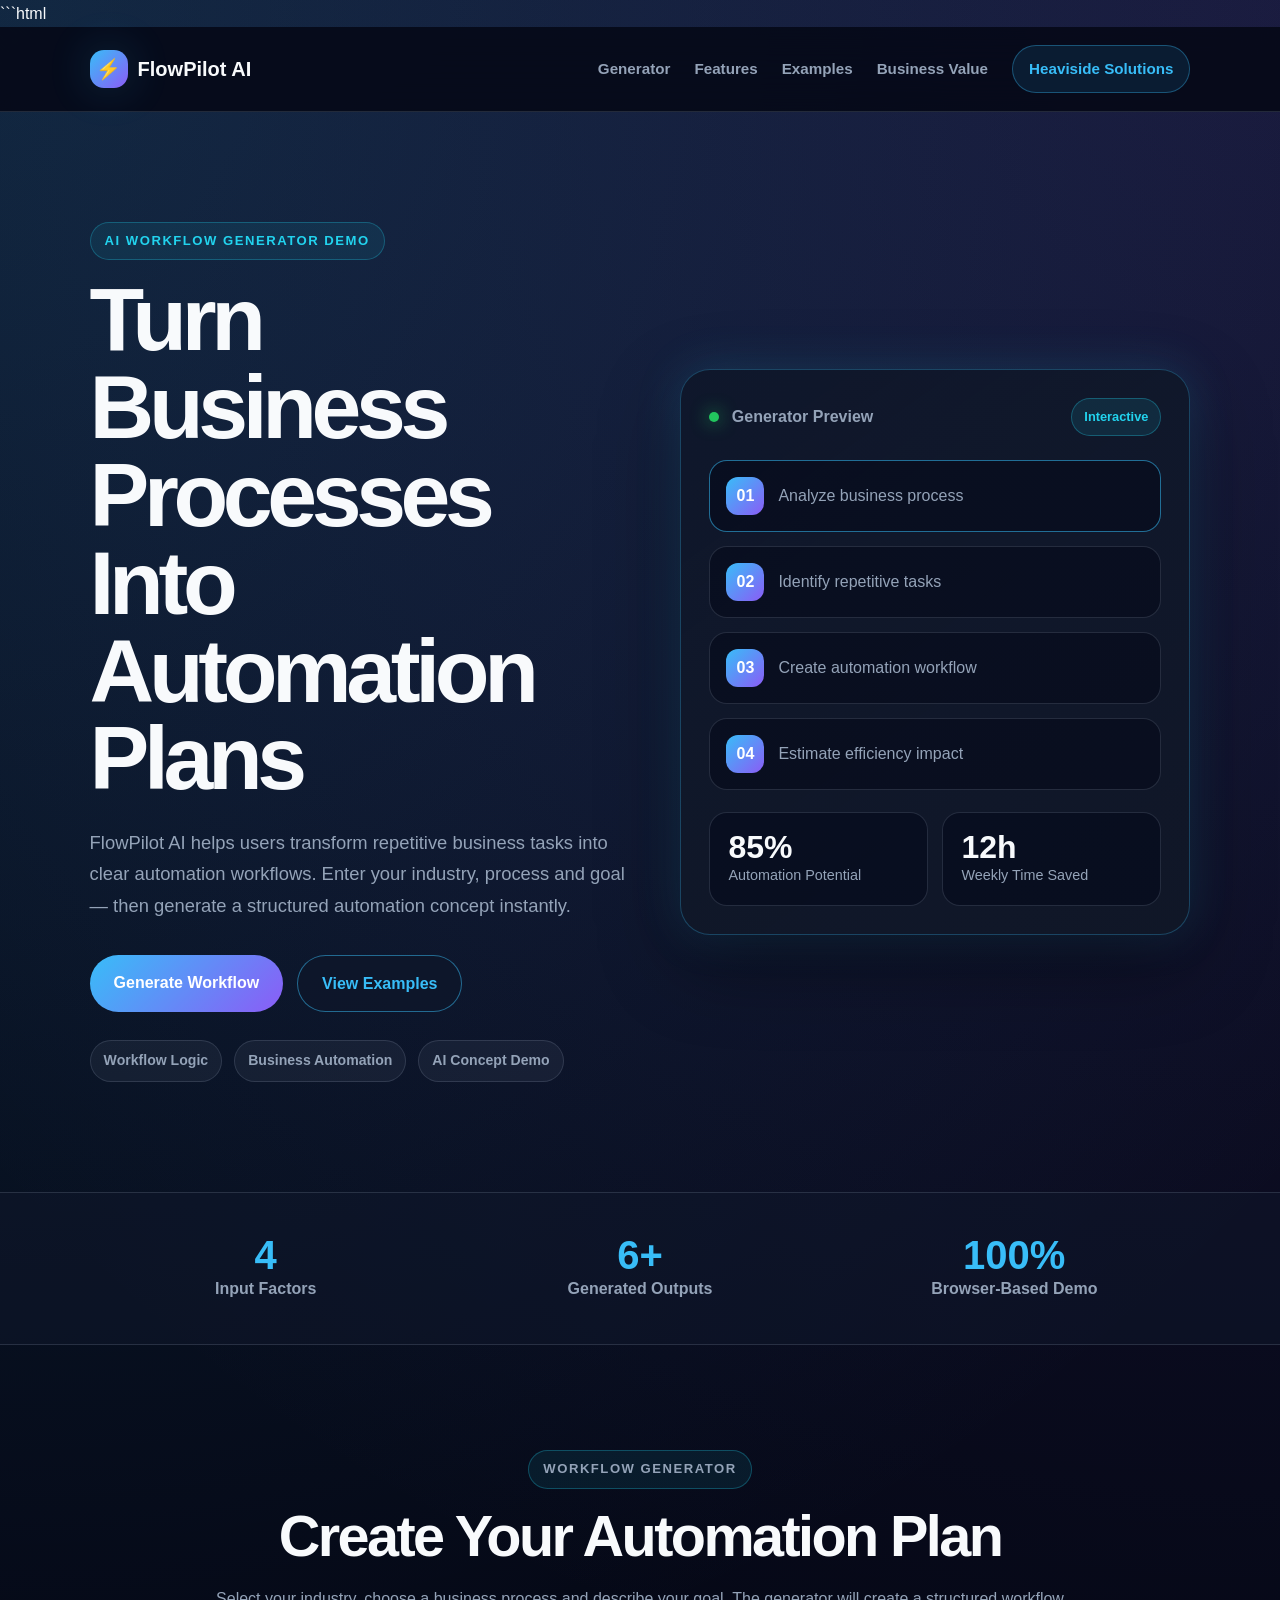
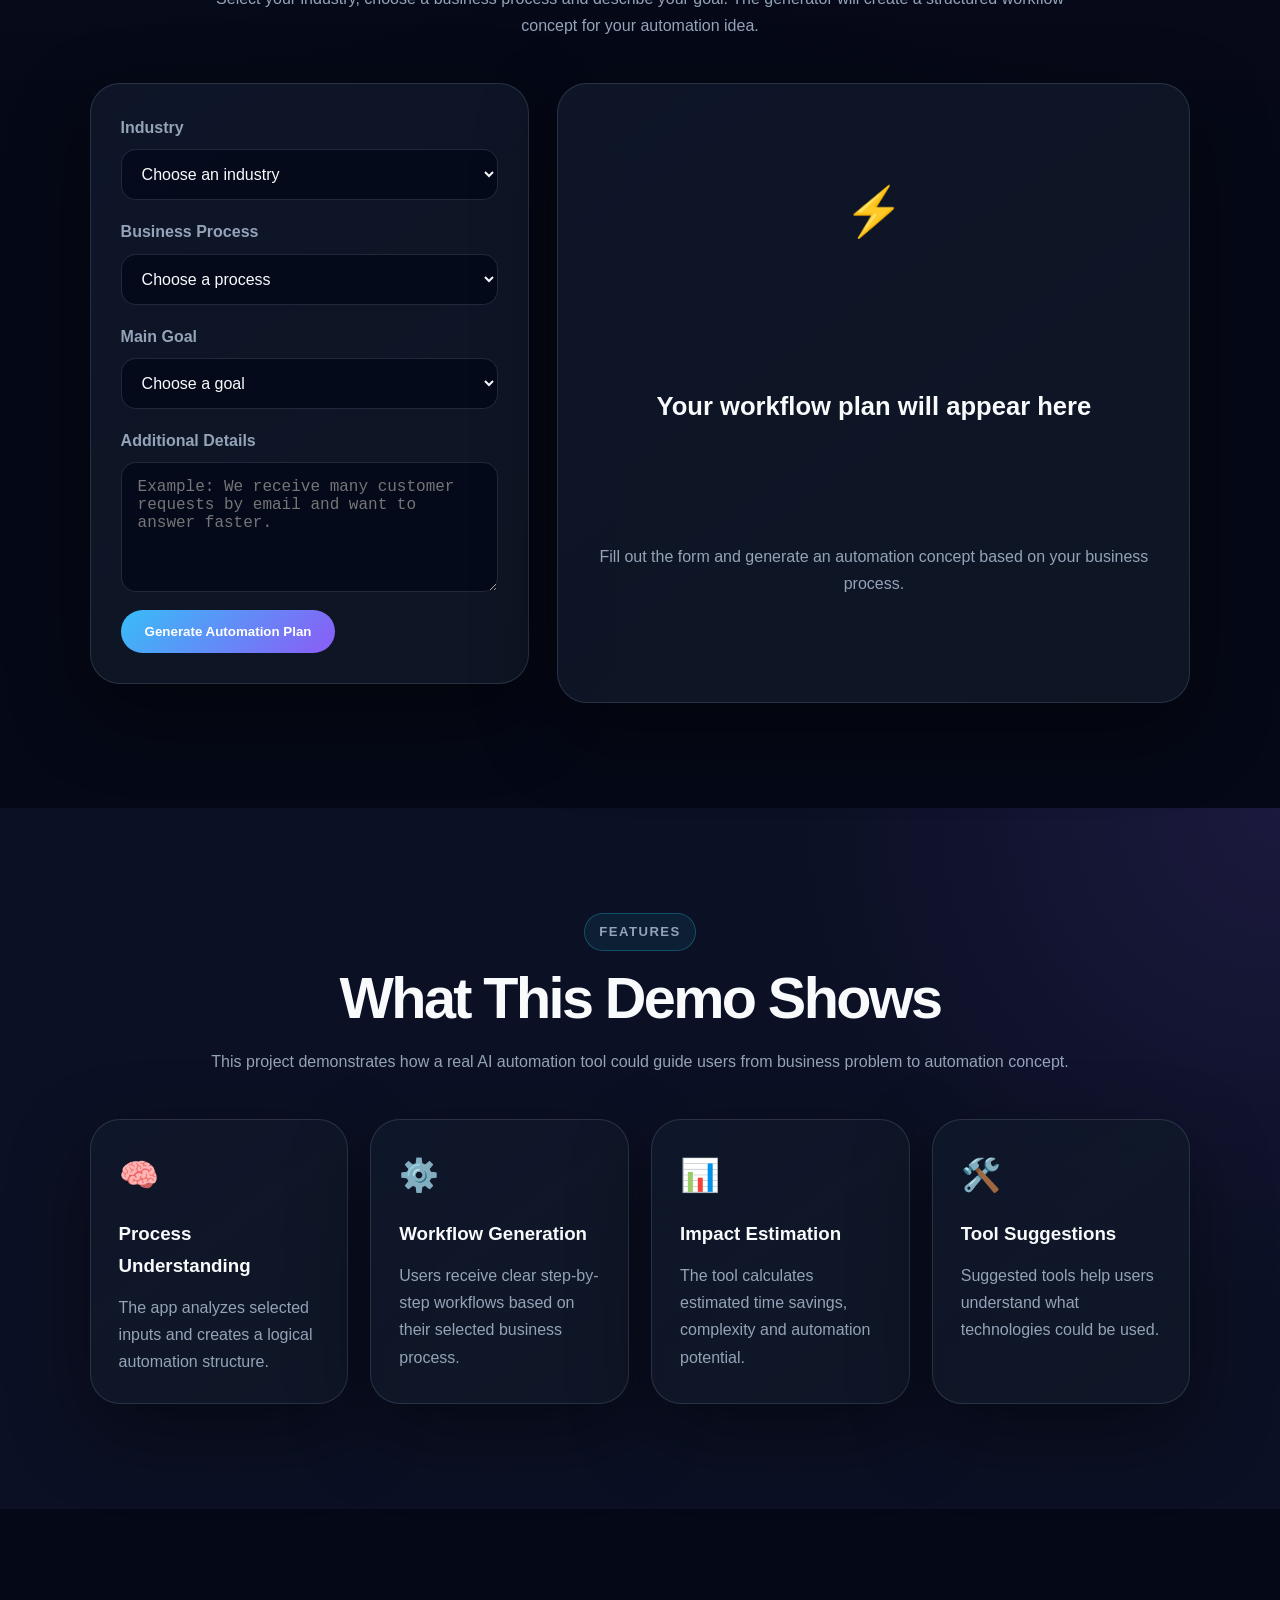
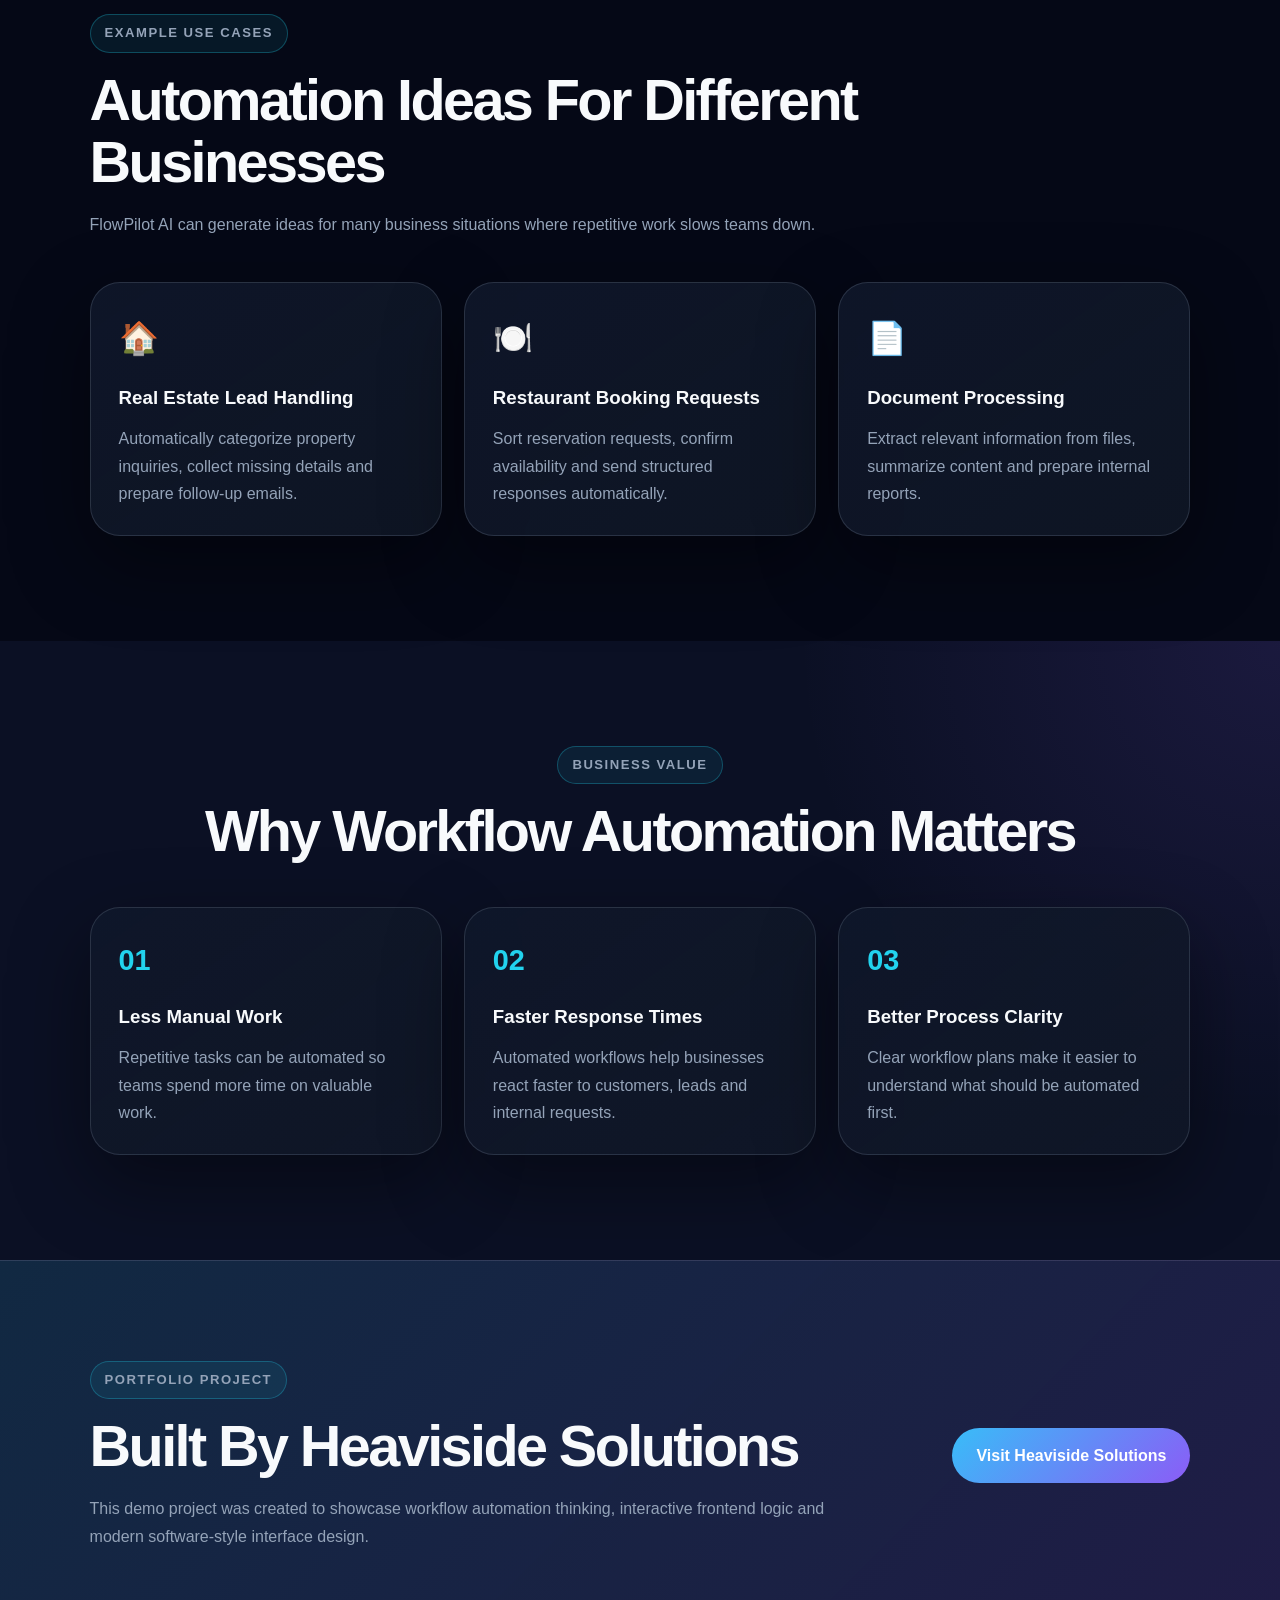
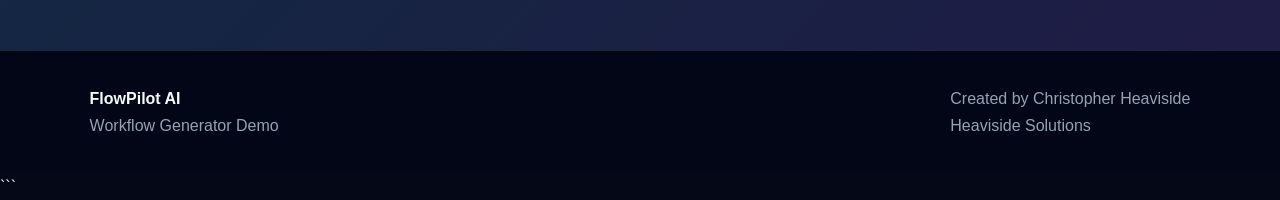
==== index.html @ 4fb0bee7 "Update index.html" ====
```html
<!DOCTYPE html>
<html lang="en">
<head>
  <meta charset="UTF-8" />
  <meta name="viewport" content="width=device-width, initial-scale=1.0" />

  <title>FlowPilot AI | Workflow Generator Demo</title>

  <meta
    name="description"
    content="FlowPilot AI is an interactive workflow generator demo that creates automation ideas, workflow steps and business efficiency suggestions."
  />

  <link rel="stylesheet" href="style.css" />
</head>

<body>

  <header class="app-header">
    <a href="index.html" class="brand">
      <span class="brand-icon">⚡</span>
      FlowPilot AI
    </a>

    <button class="menu-toggle" aria-label="Open navigation">
      ☰
    </button>

    <nav class="nav-links">
      <a href="#generator">Generator</a>
      <a href="#features">Features</a>
      <a href="#examples">Examples</a>
      <a href="#value">Business Value</a>
      <a href="#contact" class="nav-cta">Heaviside Solutions</a>
    </nav>
  </header>

  <main>

    <section class="hero">
      <div class="hero-content">
        <p class="eyebrow">AI Workflow Generator Demo</p>

        <h1>Turn Business Processes Into Automation Plans</h1>

        <p class="hero-text">
          FlowPilot AI helps users transform repetitive business tasks into clear
          automation workflows. Enter your industry, process and goal — then generate
          a structured automation concept instantly.
        </p>

        <div class="hero-actions">
          <a href="#generator" class="btn primary">Generate Workflow</a>
          <a href="#examples" class="btn secondary">View Examples</a>
        </div>

        <div class="trust-row">
          <span>Workflow Logic</span>
          <span>Business Automation</span>
          <span>AI Concept Demo</span>
        </div>
      </div>

      <div class="hero-panel">
        <div class="panel-header">
          <div>
            <span class="status-dot"></span>
            Generator Preview
          </div>
          <span class="panel-badge">Interactive</span>
        </div>

        <div class="preview-flow">
          <div class="preview-step active">
            <span>01</span>
            <p>Analyze business process</p>
          </div>

          <div class="preview-step">
            <span>02</span>
            <p>Identify repetitive tasks</p>
          </div>

          <div class="preview-step">
            <span>03</span>
            <p>Create automation workflow</p>
          </div>

          <div class="preview-step">
            <span>04</span>
            <p>Estimate efficiency impact</p>
          </div>
        </div>

        <div class="preview-metrics">
          <div>
            <strong>85%</strong>
            <span>Automation Potential</span>
          </div>

          <div>
            <strong>12h</strong>
            <span>Weekly Time Saved</span>
          </div>
        </div>
      </div>
    </section>

    <section class="stats-section">
      <div>
        <strong>4</strong>
        <span>Input Factors</span>
      </div>

      <div>
        <strong>6+</strong>
        <span>Generated Outputs</span>
      </div>

      <div>
        <strong>100%</strong>
        <span>Browser-Based Demo</span>
      </div>
    </section>

    <section class="section" id="generator">
      <div class="section-heading center">
        <p class="eyebrow">Workflow Generator</p>
        <h2>Create Your Automation Plan</h2>
        <p>
          Select your industry, choose a business process and describe your goal.
          The generator will create a structured workflow concept for your automation idea.
        </p>
      </div>

      <div class="generator-layout">
        <form class="generator-form" id="workflowForm">
          <div class="form-group">
            <label for="industry">Industry</label>
            <select id="industry" required>
              <option value="">Choose an industry</option>
              <option value="restaurant">Restaurant & Hospitality</option>
              <option value="realestate">Real Estate</option>
              <option value="consulting">Consulting</option>
              <option value="ecommerce">E-Commerce</option>
              <option value="healthcare">Healthcare</option>
              <option value="construction">Construction</option>
              <option value="general">General Business</option>
            </select>
          </div>

          <div class="form-group">
            <label for="process">Business Process</label>
            <select id="process" required>
              <option value="">Choose a process</option>
              <option value="lead-management">Lead Management</option>
              <option value="customer-support">Customer Support</option>
              <option value="document-processing">Document Processing</option>
              <option value="appointment-booking">Appointment Booking</option>
              <option value="reporting">Reporting</option>
              <option value="email-workflows">Email Workflows</option>
            </select>
          </div>

          <div class="form-group">
            <label for="goal">Main Goal</label>
            <select id="goal" required>
              <option value="">Choose a goal</option>
              <option value="save-time">Save Time</option>
              <option value="reduce-errors">Reduce Errors</option>
              <option value="faster-response">Respond Faster</option>
              <option value="improve-overview">Improve Overview</option>
              <option value="scale-operations">Scale Operations</option>
            </select>
          </div>

          <div class="form-group">
            <label for="details">Additional Details</label>
            <textarea
              id="details"
              placeholder="Example: We receive many customer requests by email and want to answer faster."
            ></textarea>
          </div>

          <button type="submit" class="btn primary">
            Generate Automation Plan
          </button>
        </form>

        <div class="result-panel" id="resultPanel">
          <div class="empty-state" id="emptyState">
            <span>⚡</span>
            <h3>Your workflow plan will appear here</h3>
            <p>
              Fill out the form and generate an automation concept based on your business process.
            </p>
          </div>

          <div class="generated-result hidden" id="generatedResult">
            <div class="result-header">
              <div>
                <p class="eyebrow">Generated Plan</p>
                <h3 id="resultTitle">Automation Workflow</h3>
              </div>

              <span class="score-badge" id="automationScore">85%</span>
            </div>

            <div class="result-grid">
              <div class="result-card">
                <span>Estimated Time Saved</span>
                <strong id="timeSaved">12h / week</strong>
              </div>

              <div class="result-card">
                <span>Complexity</span>
                <strong id="complexity">Medium</strong>
              </div>
            </div>

            <div class="workflow-output">
              <h4>Recommended Workflow</h4>
              <ol id="workflowSteps"></ol>
            </div>

            <div class="tools-output">
              <h4>Suggested Tools</h4>
              <div class="tool-tags" id="toolTags"></div>
            </div>

            <div class="benefits-output">
              <h4>Business Benefits</h4>
              <ul id="benefitList"></ul>
            </div>
          </div>
        </div>
      </div>
    </section>

    <section class="section dark" id="features">
      <div class="section-heading center">
        <p class="eyebrow">Features</p>
        <h2>What This Demo Shows</h2>
        <p>
          This project demonstrates how a real AI automation tool could guide
          users from business problem to automation concept.
        </p>
      </div>

      <div class="feature-grid">
        <article class="feature-card">
          <span>🧠</span>
          <h3>Process Understanding</h3>
          <p>
            The app analyzes selected inputs and creates a logical automation structure.
          </p>
        </article>

        <article class="feature-card">
          <span>⚙️</span>
          <h3>Workflow Generation</h3>
          <p>
            Users receive clear step-by-step workflows based on their selected business process.
          </p>
        </article>

        <article class="feature-card">
          <span>📊</span>
          <h3>Impact Estimation</h3>
          <p>
            The tool calculates estimated time savings, complexity and automation potential.
          </p>
        </article>

        <article class="feature-card">
          <span>🛠️</span>
          <h3>Tool Suggestions</h3>
          <p>
            Suggested tools help users understand what technologies could be used.
          </p>
        </article>
      </div>
    </section>

    <section class="section" id="examples">
      <div class="section-heading">
        <p class="eyebrow">Example Use Cases</p>
        <h2>Automation Ideas For Different Businesses</h2>
        <p>
          FlowPilot AI can generate ideas for many business situations where repetitive
          work slows teams down.
        </p>
      </div>

      <div class="example-grid">
        <article class="example-card">
          <span>🏠</span>
          <h3>Real Estate Lead Handling</h3>
          <p>
            Automatically categorize property inquiries, collect missing details and prepare follow-up emails.
          </p>
        </article>

        <article class="example-card">
          <span>🍽️</span>
          <h3>Restaurant Booking Requests</h3>
          <p>
            Sort reservation requests, confirm availability and send structured responses automatically.
          </p>
        </article>

        <article class="example-card">
          <span>📄</span>
          <h3>Document Processing</h3>
          <p>
            Extract relevant information from files, summarize content and prepare internal reports.
          </p>
        </article>
      </div>
    </section>

    <section class="section dark" id="value">
      <div class="section-heading center">
        <p class="eyebrow">Business Value</p>
        <h2>Why Workflow Automation Matters</h2>
      </div>

      <div class="value-grid">
        <article class="value-card">
          <strong>01</strong>
          <h3>Less Manual Work</h3>
          <p>
            Repetitive tasks can be automated so teams spend more time on valuable work.
          </p>
        </article>

        <article class="value-card">
          <strong>02</strong>
          <h3>Faster Response Times</h3>
          <p>
            Automated workflows help businesses react faster to customers, leads and internal requests.
          </p>
        </article>

        <article class="value-card">
          <strong>03</strong>
          <h3>Better Process Clarity</h3>
          <p>
            Clear workflow plans make it easier to understand what should be automated first.
          </p>
        </article>
      </div>
    </section>

    <section class="cta-section" id="contact">
      <div>
        <p class="eyebrow">Portfolio Project</p>
        <h2>Built By Heaviside Solutions</h2>
        <p>
          This demo project was created to showcase workflow automation thinking,
          interactive frontend logic and modern software-style interface design.
        </p>
      </div>

      <a
        href="https://heaviside-solutions.com"
        target="_blank"
        rel="noopener noreferrer"
        class="btn primary"
      >
        Visit Heaviside Solutions
      </a>
    </section>

  </main>

  <footer class="footer">
    <div>
      <strong>FlowPilot AI</strong>
      <p>Workflow Generator Demo</p>
    </div>

    <div>
      <p>Created by Christopher Heaviside</p>
      <p>Heaviside Solutions</p>
    </div>
  </footer>

  <script src="script.js"></script>
</body>
</html>
```
---- style.css ----
* {
  margin: 0;
  padding: 0;
  box-sizing: border-box;
}

:root {
  --bg: #050816;
  --bg-soft: #0b1024;
  --panel: rgba(15, 23, 42, 0.88);
  --panel-light: rgba(255, 255, 255, 0.04);
  --text: #f8fafc;
  --muted: #94a3b8;
  --blue: #38bdf8;
  --cyan: #22d3ee;
  --purple: #8b5cf6;
  --green: #22c55e;
  --yellow: #facc15;
  --border: rgba(148, 163, 184, 0.2);
  --shadow: 0 28px 80px rgba(0, 0, 0, 0.42);
  --glow: 0 0 45px rgba(56, 189, 248, 0.2);
}

html {
  scroll-behavior: smooth;
}

body {
  font-family: Arial, Helvetica, sans-serif;
  background:
    radial-gradient(circle at top left, rgba(56, 189, 248, 0.16), transparent 34%),
    radial-gradient(circle at top right, rgba(139, 92, 246, 0.15), transparent 34%),
    var(--bg);
  color: var(--text);
  line-height: 1.7;
}

a {
  color: inherit;
  text-decoration: none;
}

.app-header {
  position: sticky;
  top: 0;
  z-index: 1000;
  padding: 18px 7%;
  display: flex;
  align-items: center;
  justify-content: space-between;
  gap: 22px;
  background: rgba(5, 8, 22, 0.88);
  backdrop-filter: blur(18px);
  border-bottom: 1px solid var(--border);
}

.brand {
  display: flex;
  align-items: center;
  gap: 10px;
  font-size: 1.25rem;
  font-weight: 900;
}

.brand-icon {
  display: inline-grid;
  place-items: center;
  width: 38px;
  height: 38px;
  border-radius: 14px;
  background: linear-gradient(135deg, var(--blue), var(--purple));
  box-shadow: var(--glow);
}

.nav-links {
  display: flex;
  align-items: center;
  gap: 24px;
  flex-wrap: wrap;
}

.nav-links a {
  color: var(--muted);
  font-weight: 800;
  font-size: 0.95rem;
  transition: color 0.3s ease;
}

.nav-links a:hover,
.nav-links a.active {
  color: var(--blue);
}

.nav-cta {
  padding: 10px 16px;
  border-radius: 999px;
  color: var(--blue) !important;
  background: rgba(56, 189, 248, 0.1);
  border: 1px solid rgba(56, 189, 248, 0.35);
}

.menu-toggle {
  display: none;
  padding: 9px 13px;
  border-radius: 12px;
  border: 1px solid var(--border);
  background: transparent;
  color: var(--blue);
  font-size: 1.3rem;
  cursor: pointer;
}

.hero {
  min-height: 92vh;
  padding: 110px 7%;
  display: grid;
  grid-template-columns: 1fr 0.95fr;
  gap: 54px;
  align-items: center;
}

.hero-content {
  max-width: 760px;
}

.eyebrow {
  display: inline-block;
  margin-bottom: 16px;
  padding: 7px 14px;
  border-radius: 999px;
  color: var(--cyan);
  background: rgba(34, 211, 238, 0.08);
  border: 1px solid rgba(34, 211, 238, 0.28);
  font-size: 0.82rem;
  font-weight: 900;
  text-transform: uppercase;
  letter-spacing: 1.5px;
}

h1 {
  margin-bottom: 24px;
  font-size: clamp(3.1rem, 7vw, 6.4rem);
  line-height: 0.98;
  letter-spacing: -0.06em;
}

h2 {
  margin-bottom: 18px;
  font-size: clamp(2.1rem, 4.5vw, 4rem);
  line-height: 1.08;
  letter-spacing: -0.045em;
}

h3 {
  color: var(--text);
}

.hero-text,
.section-heading p,
.preview-step p,
.generator-form label,
.empty-state p,
.workflow-output li,
.benefits-output li,
.feature-card p,
.example-card p,
.value-card p,
.cta-section p,
.footer p {
  color: var(--muted);
}

.hero-text {
  max-width: 680px;
  font-size: 1.15rem;
}

.hero-actions {
  margin-top: 34px;
  display: flex;
  gap: 14px;
  flex-wrap: wrap;
}

.btn {
  display: inline-block;
  padding: 14px 24px;
  border-radius: 999px;
  border: 1px solid rgba(56, 189, 248, 0.5);
  color: var(--blue);
  background: transparent;
  font-weight: 900;
  cursor: pointer;
  transition: transform 0.3s ease, box-shadow 0.3s ease;
}

.btn:hover {
  transform: translateY(-3px);
  box-shadow: var(--glow);
}

.btn.primary {
  background: linear-gradient(135deg, var(--blue), var(--purple));
  color: #fff;
  border: none;
}

.btn.secondary {
  background: rgba(15, 23, 42, 0.72);
}

.trust-row {
  margin-top: 28px;
  display: flex;
  gap: 12px;
  flex-wrap: wrap;
}

.trust-row span {
  padding: 8px 13px;
  border-radius: 999px;
  color: var(--muted);
  background: rgba(148, 163, 184, 0.08);
  border: 1px solid var(--border);
  font-size: 0.88rem;
  font-weight: 800;
}

.hero-panel,
.generator-form,
.result-panel,
.feature-card,
.example-card,
.value-card {
  background:
    linear-gradient(145deg, rgba(15, 23, 42, 0.92), rgba(17, 24, 39, 0.82));
  border: 1px solid var(--border);
  border-radius: 30px;
  box-shadow: var(--shadow);
}

.hero-panel {
  padding: 28px;
  border-color: rgba(56, 189, 248, 0.28);
  box-shadow: var(--shadow), var(--glow);
}

.panel-header,
.result-header {
  margin-bottom: 24px;
  display: flex;
  align-items: center;
  justify-content: space-between;
  gap: 16px;
}

.panel-header {
  color: var(--muted);
  font-weight: 900;
}

.status-dot {
  display: inline-block;
  width: 10px;
  height: 10px;
  margin-right: 8px;
  border-radius: 50%;
  background: var(--green);
  box-shadow: 0 0 18px rgba(34, 197, 94, 0.9);
}

.panel-badge,
.score-badge {
  padding: 7px 12px;
  border-radius: 999px;
  color: var(--cyan);
  background: rgba(34, 211, 238, 0.1);
  border: 1px solid rgba(34, 211, 238, 0.3);
  font-size: 0.8rem;
  font-weight: 900;
}

.preview-flow {
  display: grid;
  gap: 14px;
}

.preview-step {
  padding: 16px;
  display: flex;
  align-items: center;
  gap: 14px;
  border-radius: 18px;
  background: rgba(2, 6, 23, 0.5);
  border: 1px solid var(--border);
}

.preview-step.active {
  border-color: rgba(56, 189, 248, 0.55);
}

.preview-step span {
  display: inline-grid;
  place-items: center;
  width: 38px;
  height: 38px;
  flex: 0 0 38px;
  border-radius: 12px;
  color: #fff;
  background: linear-gradient(135deg, var(--blue), var(--purple));
  font-weight: 900;
}

.preview-metrics {
  margin-top: 22px;
  display: grid;
  grid-template-columns: repeat(2, 1fr);
  gap: 14px;
}

.preview-metrics div,
.result-card {
  padding: 18px;
  border-radius: 18px;
  background: rgba(2, 6, 23, 0.48);
  border: 1px solid var(--border);
}

.preview-metrics strong,
.result-card strong {
  display: block;
  color: var(--text);
  font-size: 2rem;
  line-height: 1;
}

.preview-metrics span,
.result-card span {
  color: var(--muted);
  font-size: 0.9rem;
}

.stats-section {
  padding: 42px 7%;
  display: grid;
  grid-template-columns: repeat(3, 1fr);
  gap: 22px;
  background: rgba(15, 23, 42, 0.55);
  border-top: 1px solid var(--border);
  border-bottom: 1px solid var(--border);
}

.stats-section div {
  text-align: center;
}

.stats-section strong {
  display: block;
  color: var(--blue);
  font-size: 2.5rem;
  line-height: 1;
}

.stats-section span {
  color: var(--muted);
  font-weight: 800;
}

.section {
  padding: 105px 7%;
}

.section.dark {
  background:
    radial-gradient(circle at top right, rgba(139, 92, 246, 0.12), transparent 34%),
    var(--bg-soft);
}

.section-heading {
  max-width: 880px;
  margin-bottom: 44px;
}

.section-heading.center {
  margin-left: auto;
  margin-right: auto;
  text-align: center;
}

.generator-layout {
  display: grid;
  grid-template-columns: 0.82fr 1.18fr;
  gap: 28px;
  align-items: start;
}

.generator-form,
.result-panel {
  padding: 30px;
}

.form-group {
  margin-bottom: 18px;
  display: grid;
  gap: 8px;
}

.generator-form label {
  font-weight: 800;
}

.generator-form input,
.generator-form select,
.generator-form textarea {
  width: 100%;
  padding: 15px 16px;
  border-radius: 15px;
  border: 1px solid var(--border);
  background: rgba(2, 6, 23, 0.7);
  color: var(--text);
  font-size: 1rem;
  outline: none;
}

.generator-form textarea {
  min-height: 130px;
  resize: vertical;
}

.generator-form input:focus,
.generator-form select:focus,
.generator-form textarea:focus {
  border-color: var(--blue);
}

.result-panel {
  min-height: 620px;
}

.empty-state {
  min-height: 540px;
  display: grid;
  place-items: center;
  text-align: center;
}

.empty-state span {
  font-size: 3rem;
}

.empty-state h3 {
  margin-top: 18px;
  font-size: 1.6rem;
}

.hidden {
  display: none !important;
}

.result-grid {
  margin: 24px 0;
  display: grid;
  grid-template-columns: repeat(2, 1fr);
  gap: 14px;
}

.workflow-output,
.tools-output,
.benefits-output {
  margin-top: 24px;
}

.workflow-output h4,
.tools-output h4,
.benefits-output h4 {
  margin-bottom: 14px;
  color: var(--cyan);
  font-size: 1.05rem;
}

.workflow-output ol,
.benefits-output ul {
  padding-left: 22px;
  display: grid;
  gap: 10px;
}

.tool-tags {
  display: flex;
  gap: 10px;
  flex-wrap: wrap;
}

.tool-tags span {
  padding: 8px 12px;
  border-radius: 999px;
  color: var(--blue);
  background: rgba(56, 189, 248, 0.09);
  border: 1px solid rgba(56, 189, 248, 0.25);
  font-size: 0.9rem;
  font-weight: 800;
}

.feature-grid,
.example-grid,
.value-grid {
  display: grid;
  gap: 22px;
}

.feature-grid {
  grid-template-columns: repeat(4, 1fr);
}

.example-grid,
.value-grid {
  grid-template-columns: repeat(3, 1fr);
}

.feature-card,
.example-card,
.value-card {
  padding: 28px;
  transition: transform 0.3s ease, border-color 0.3s ease;
}

.feature-card:hover,
.example-card:hover,
.value-card:hover {
  transform: translateY(-7px);
  border-color: rgba(56, 189, 248, 0.45);
}

.feature-card span,
.example-card span {
  display: inline-block;
  margin-bottom: 16px;
  font-size: 2rem;
}

.feature-card h3,
.example-card h3,
.value-card h3 {
  margin-bottom: 12px;
}

.value-card strong {
  display: inline-block;
  margin-bottom: 16px;
  color: var(--cyan);
  font-size: 1.8rem;
}

.cta-section {
  padding: 100px 7%;
  display: flex;
  align-items: center;
  justify-content: space-between;
  gap: 32px;
  background:
    linear-gradient(135deg, rgba(56, 189, 248, 0.14), rgba(139, 92, 246, 0.16)),
    var(--bg-soft);
  border-top: 1px solid var(--border);
}

.cta-section div {
  max-width: 780px;
}

.footer {
  padding: 34px 7%;
  display: flex;
  justify-content: space-between;
  gap: 24px;
  background: #020617;
  border-top: 1px solid var(--border);
  color: var(--muted);
}

.footer strong {
  color: var(--text);
}

.fade-element {
  opacity: 0;
  transform: translateY(26px);
  transition: opacity 0.7s ease, transform 0.7s ease;
}

.fade-element.visible {
  opacity: 1;
  transform: translateY(0);
}

@media (max-width: 1150px) {
  .hero,
  .generator-layout {
    grid-template-columns: 1fr;
  }

  .hero-content {
    max-width: 900px;
  }

  .feature-grid {
    grid-template-columns: repeat(2, 1fr);
  }
}

@media (max-width: 820px) {
  .app-header {
    flex-wrap: wrap;
  }

  .menu-toggle {
    display: block;
  }

  .nav-links {
    display: none;
    width: 100%;
    flex-direction: column;
    align-items: flex-start;
    padding-top: 18px;
  }

  .nav-links.open {
    display: flex;
  }

  .hero {
    min-height: auto;
    padding: 85px 6%;
    text-align: center;
  }

  .hero-actions,
  .trust-row {
    justify-content: center;
  }

  .hero-panel,
  .result-panel {
    text-align: left;
  }

  .stats-section,
  .preview-metrics,
  .result-grid,
  .feature-grid,
  .example-grid,
  .value-grid {
    grid-template-columns: 1fr;
  }

  .section,
  .cta-section {
    padding: 80px 6%;
  }

  .cta-section,
  .footer {
    flex-direction: column;
    text-align: center;
  }

  .btn {
    width: 100%;
    text-align: center;
  }
}

@media (max-width: 520px) {
  .app-header {
    padding: 16px 5%;
  }

  .brand {
    font-size: 1.05rem;
  }

  .brand-icon {
    width: 34px;
    height: 34px;
  }

  h1 {
    font-size: 2.75rem;
  }

  .hero-panel,
  .generator-form,
  .result-panel,
  .feature-card,
  .example-card,
  .value-card {
    border-radius: 22px;
  }

  .panel-header,
  .result-header {
    align-items: flex-start;
    flex-direction: column;
  }

  .empty-state {
    min-height: 360px;
  }
}
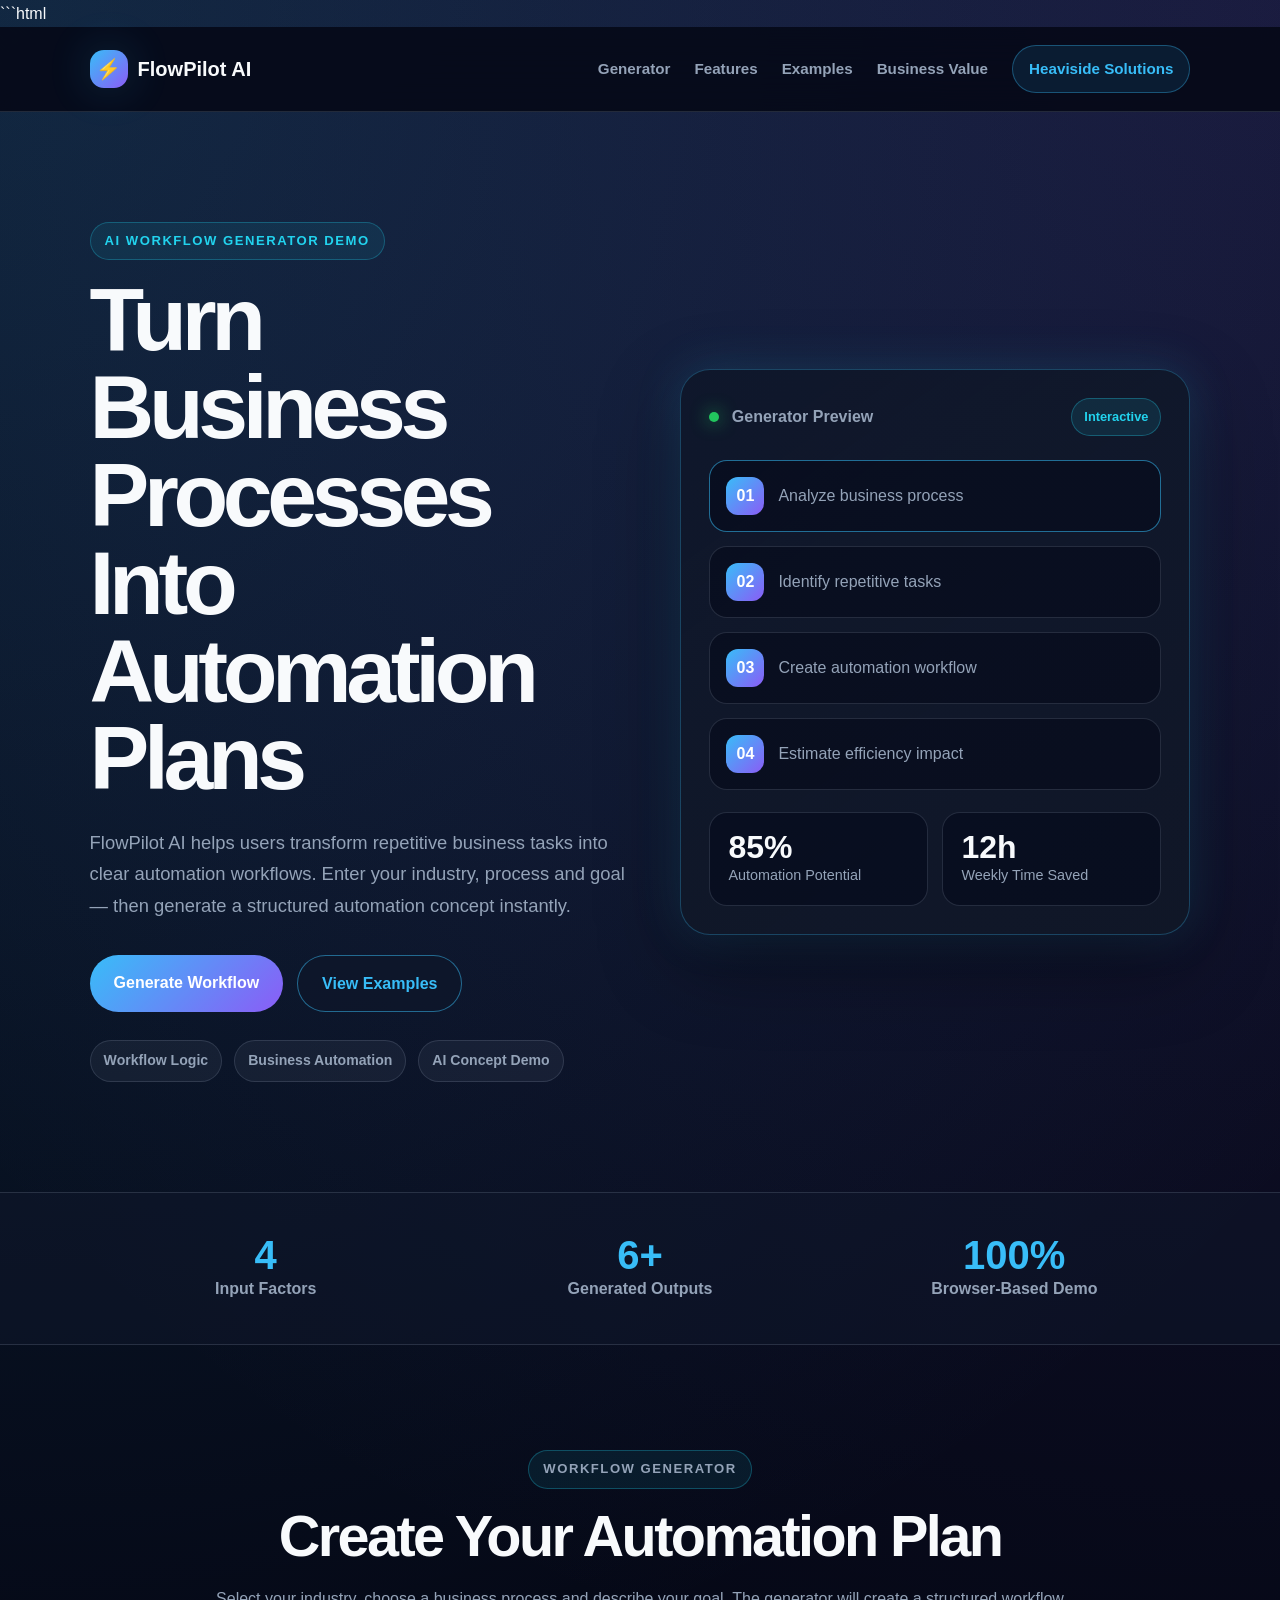
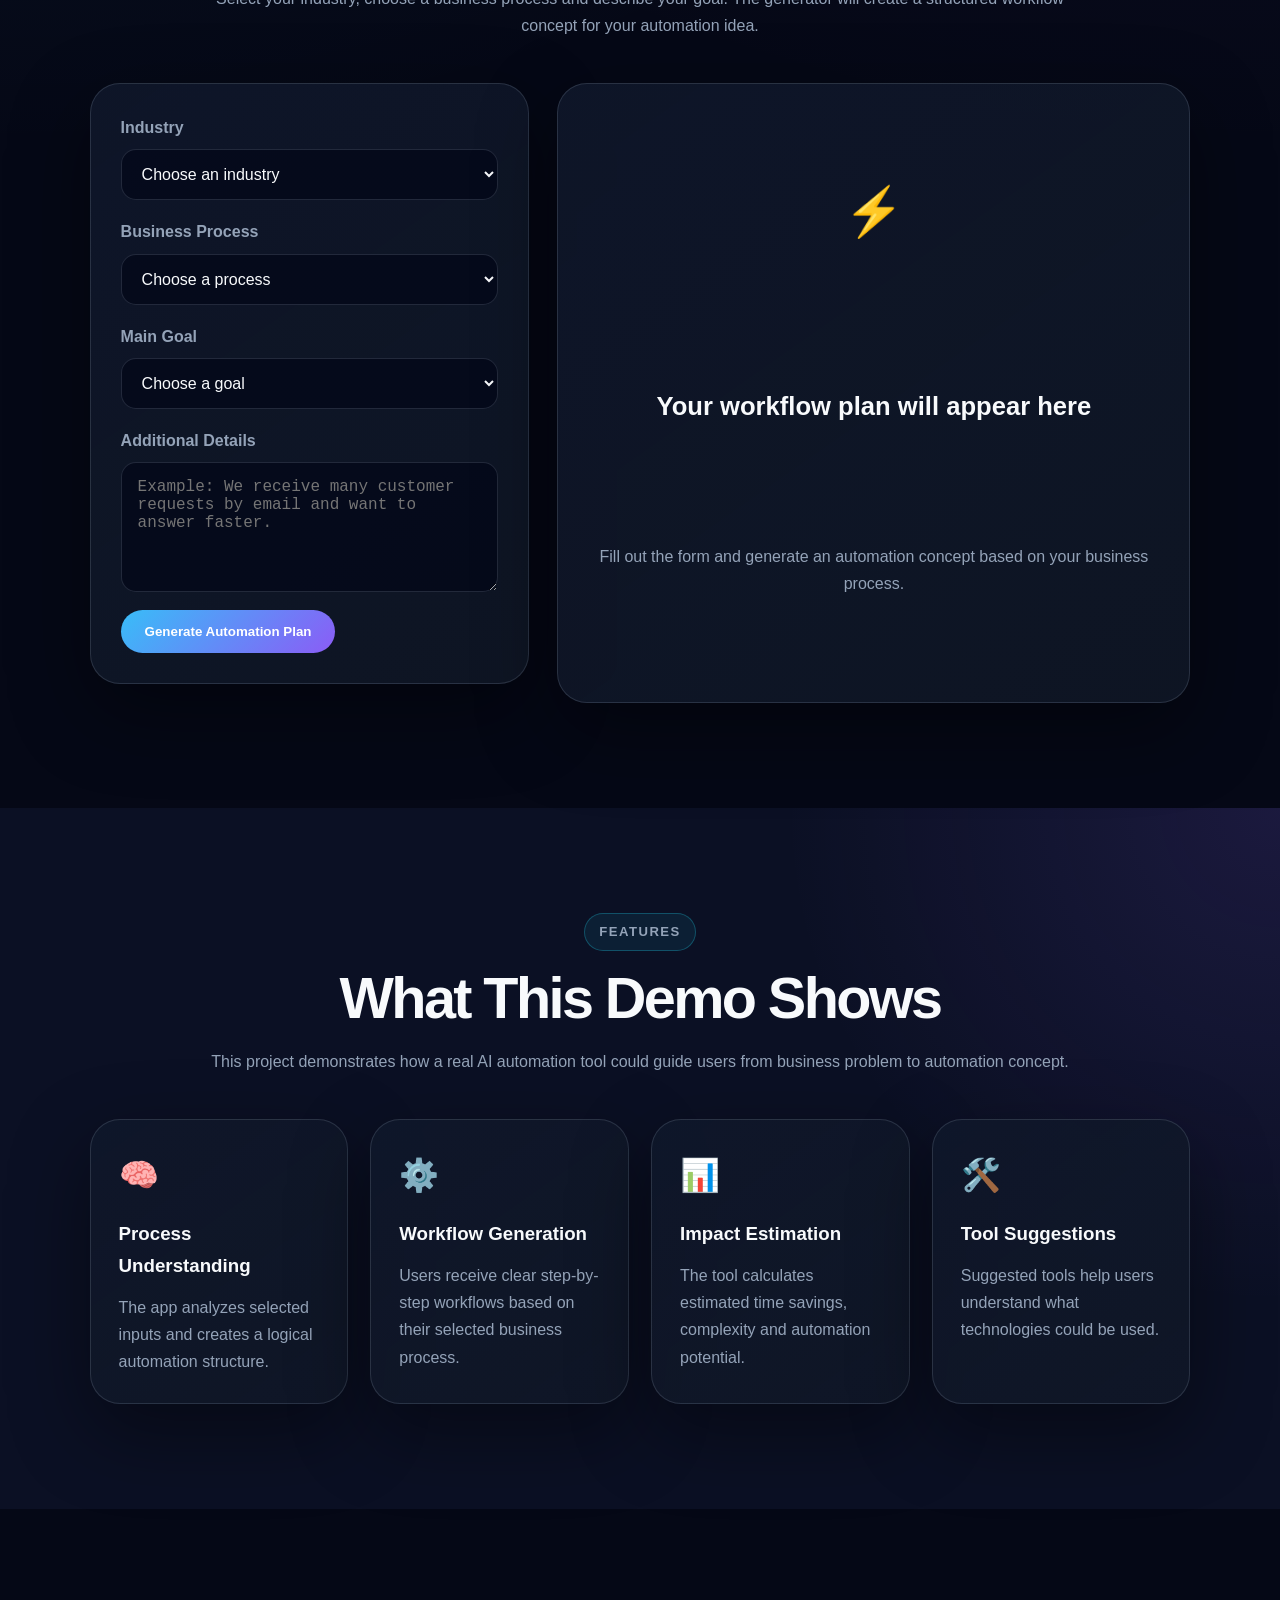
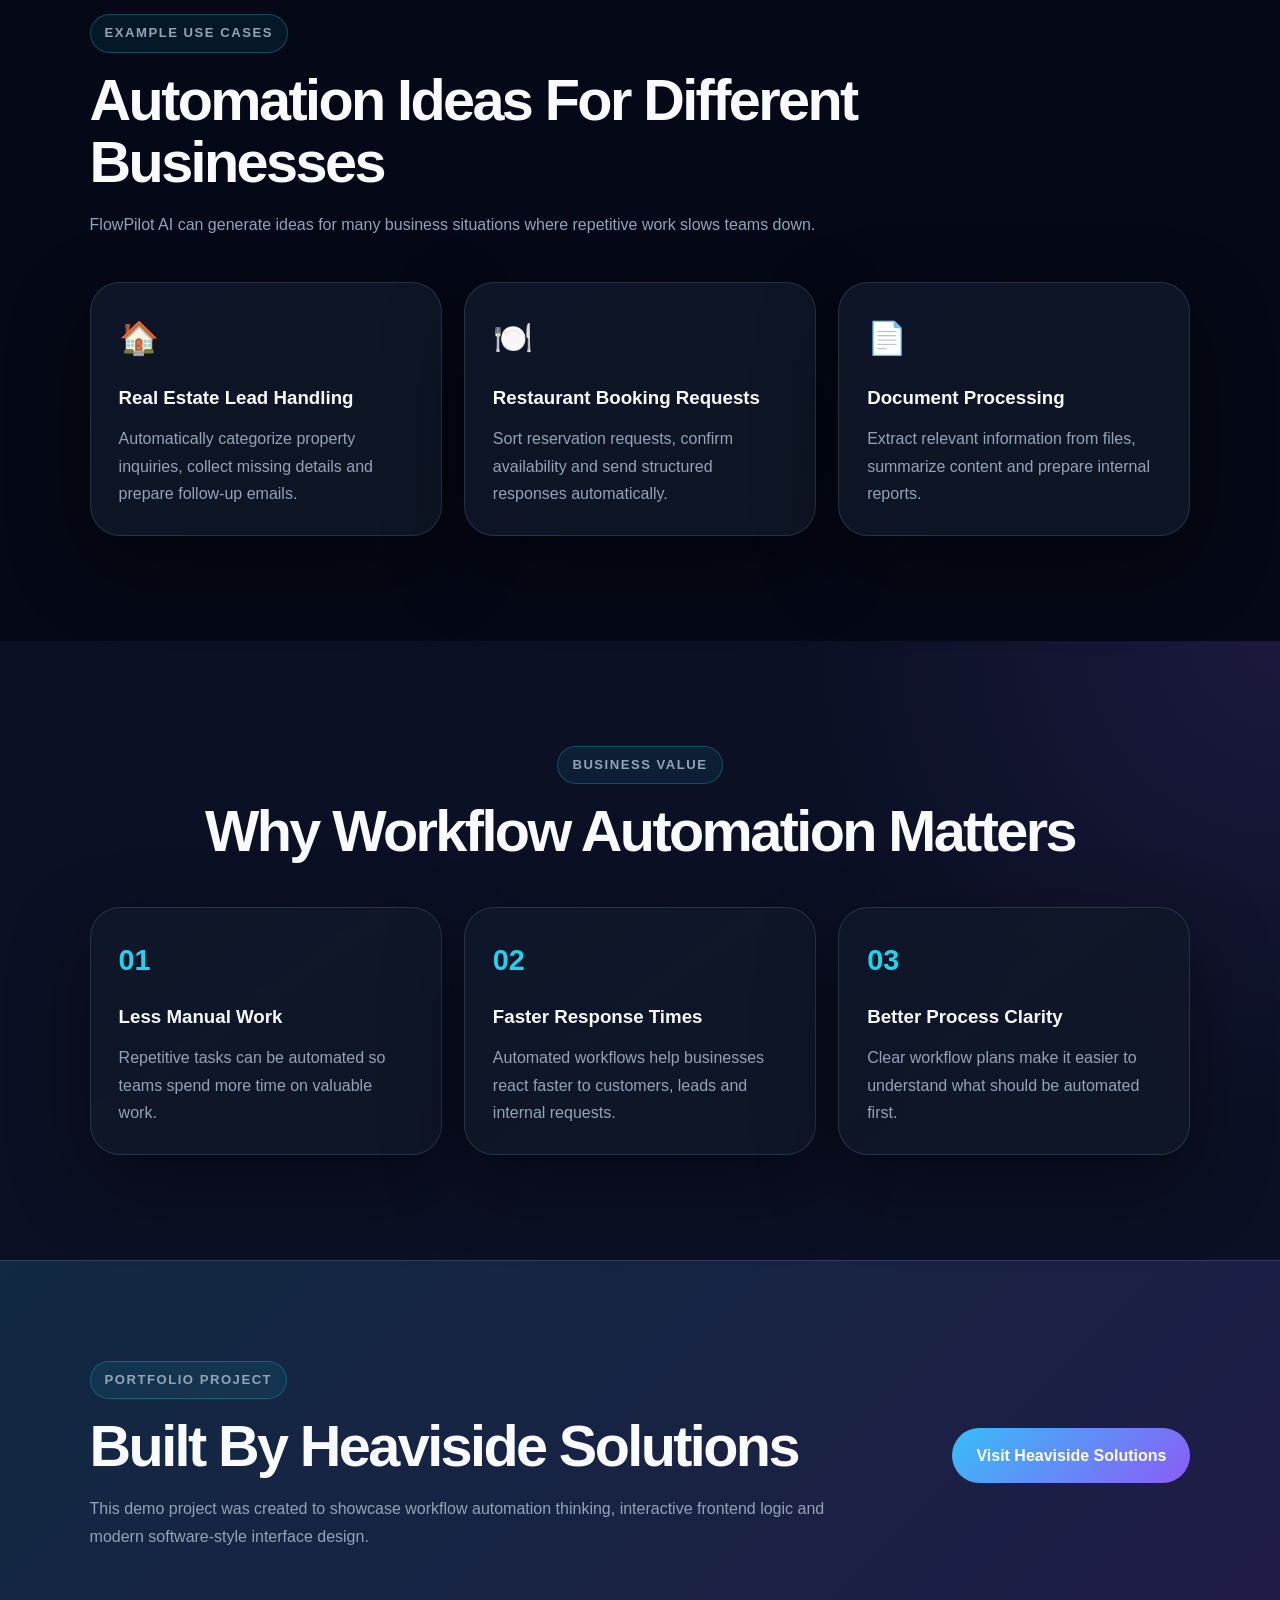
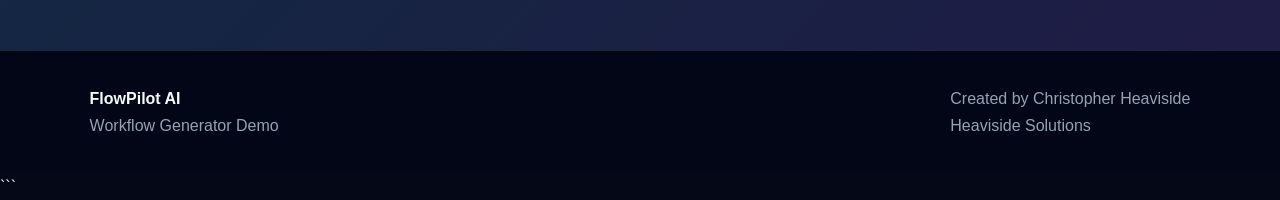
==== commit a07a96bf: "Update index.html" ====
--- a/index.html
+++ b/index.html
@@ -135,7 +135,7 @@
       </div>
 
       <div class="generator-layout">
-        <form class="generator-form" id="workflowForm">
+        <form class="generator-form" id="workflowForm" onsubmit="return false;">
           <div class="form-group">
             <label for="industry">Industry</label>
             <select id="industry" required>
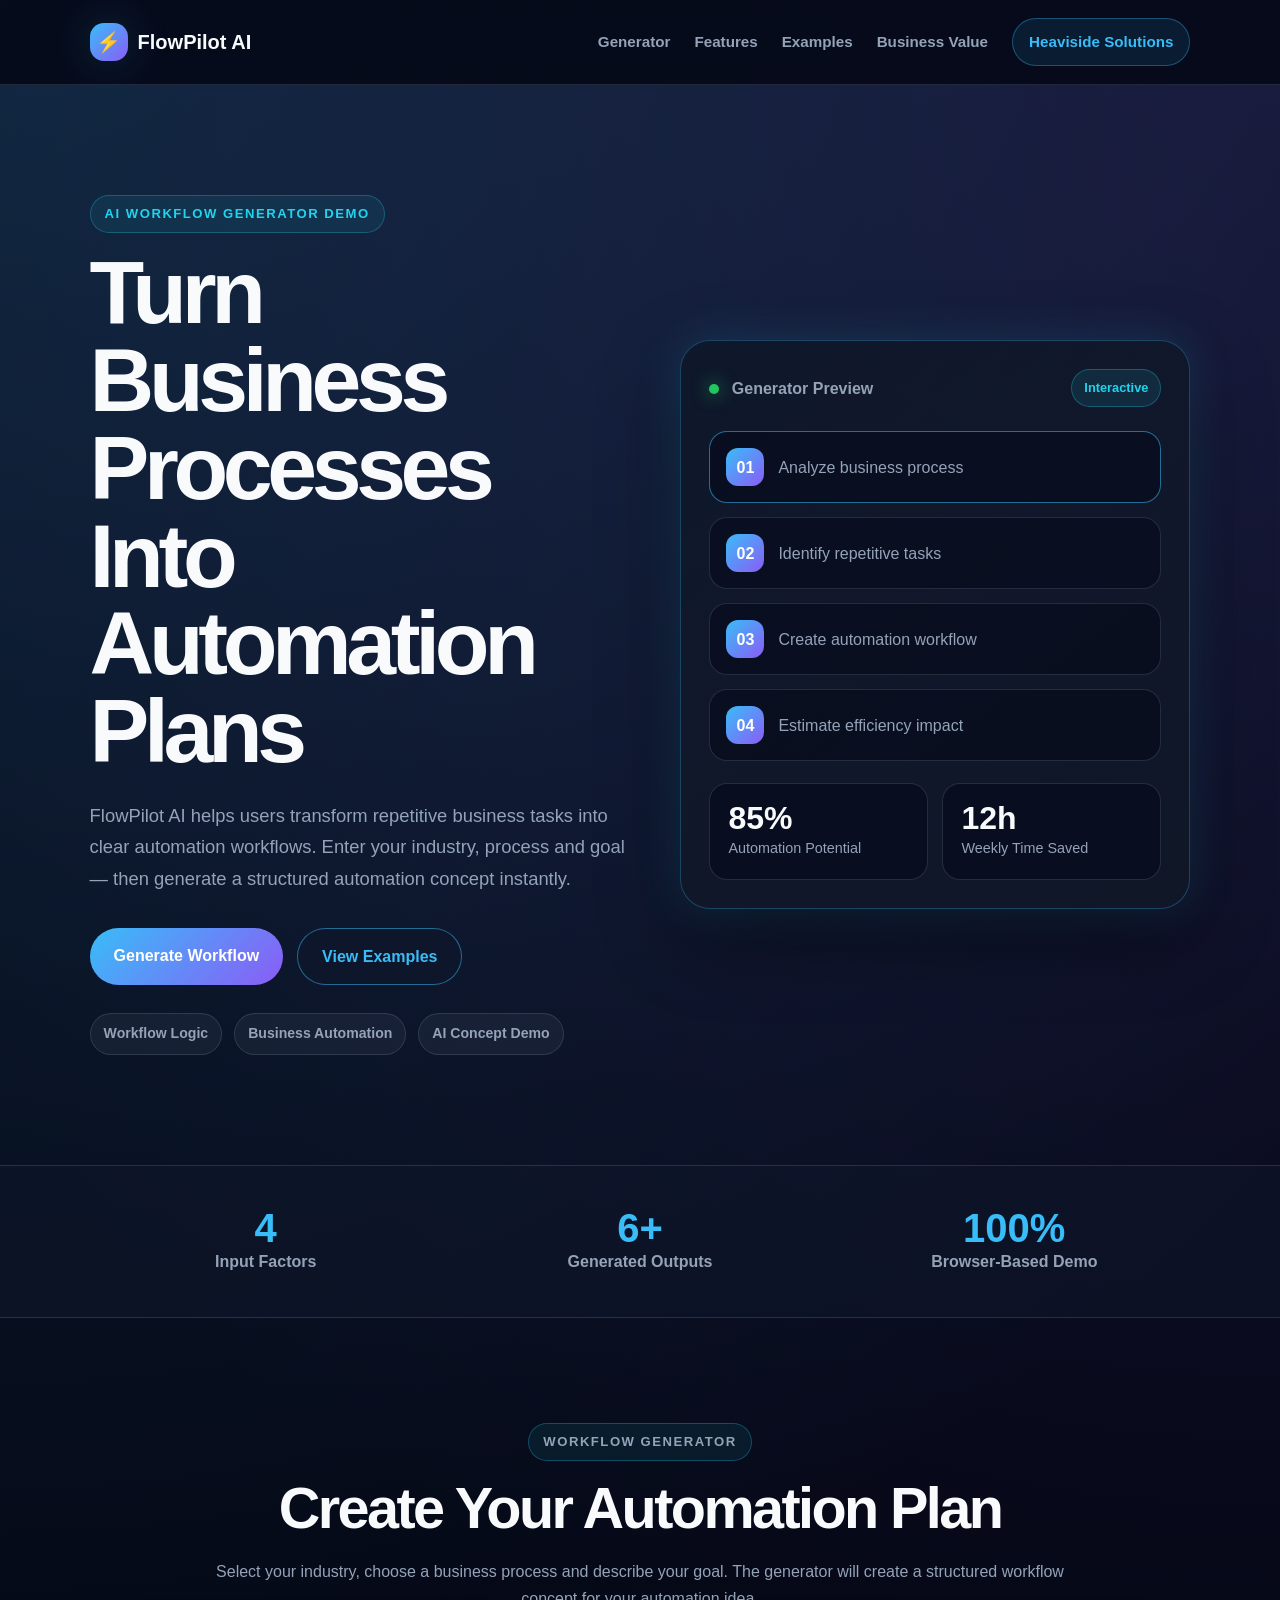
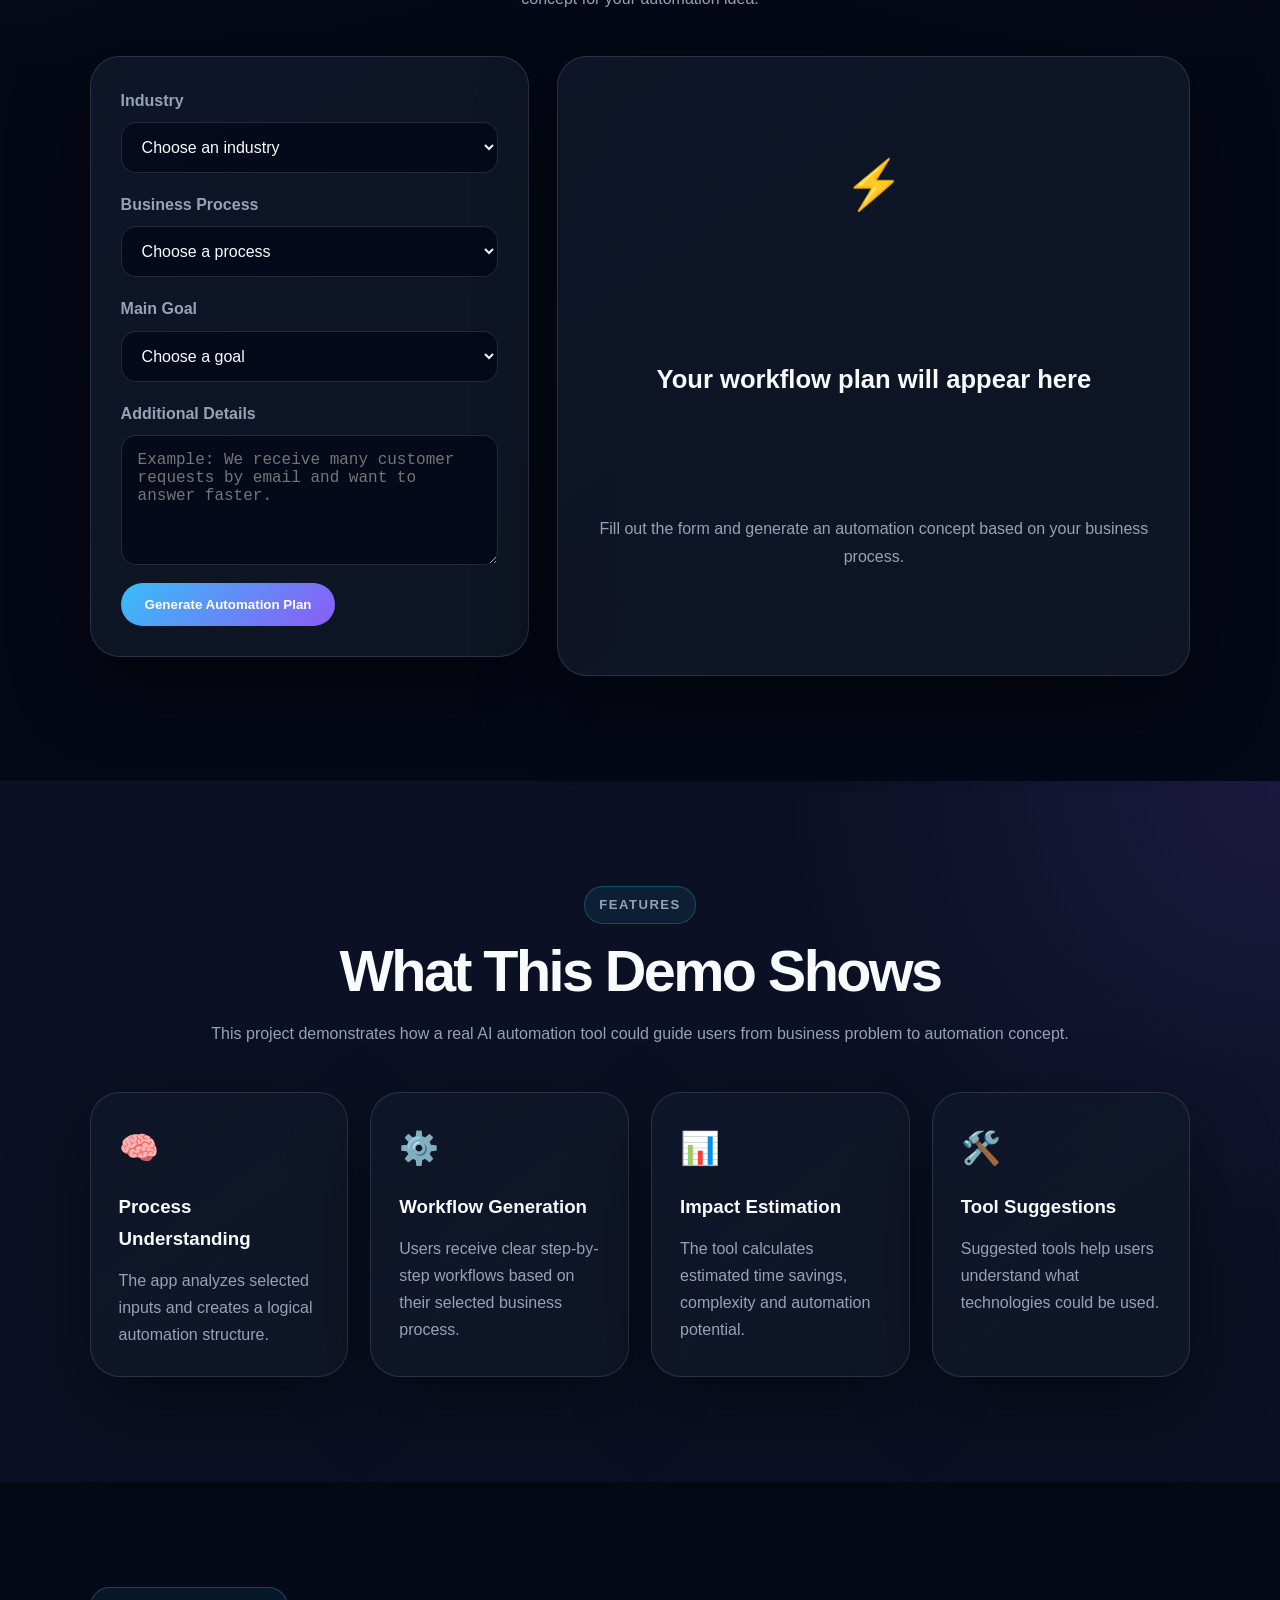
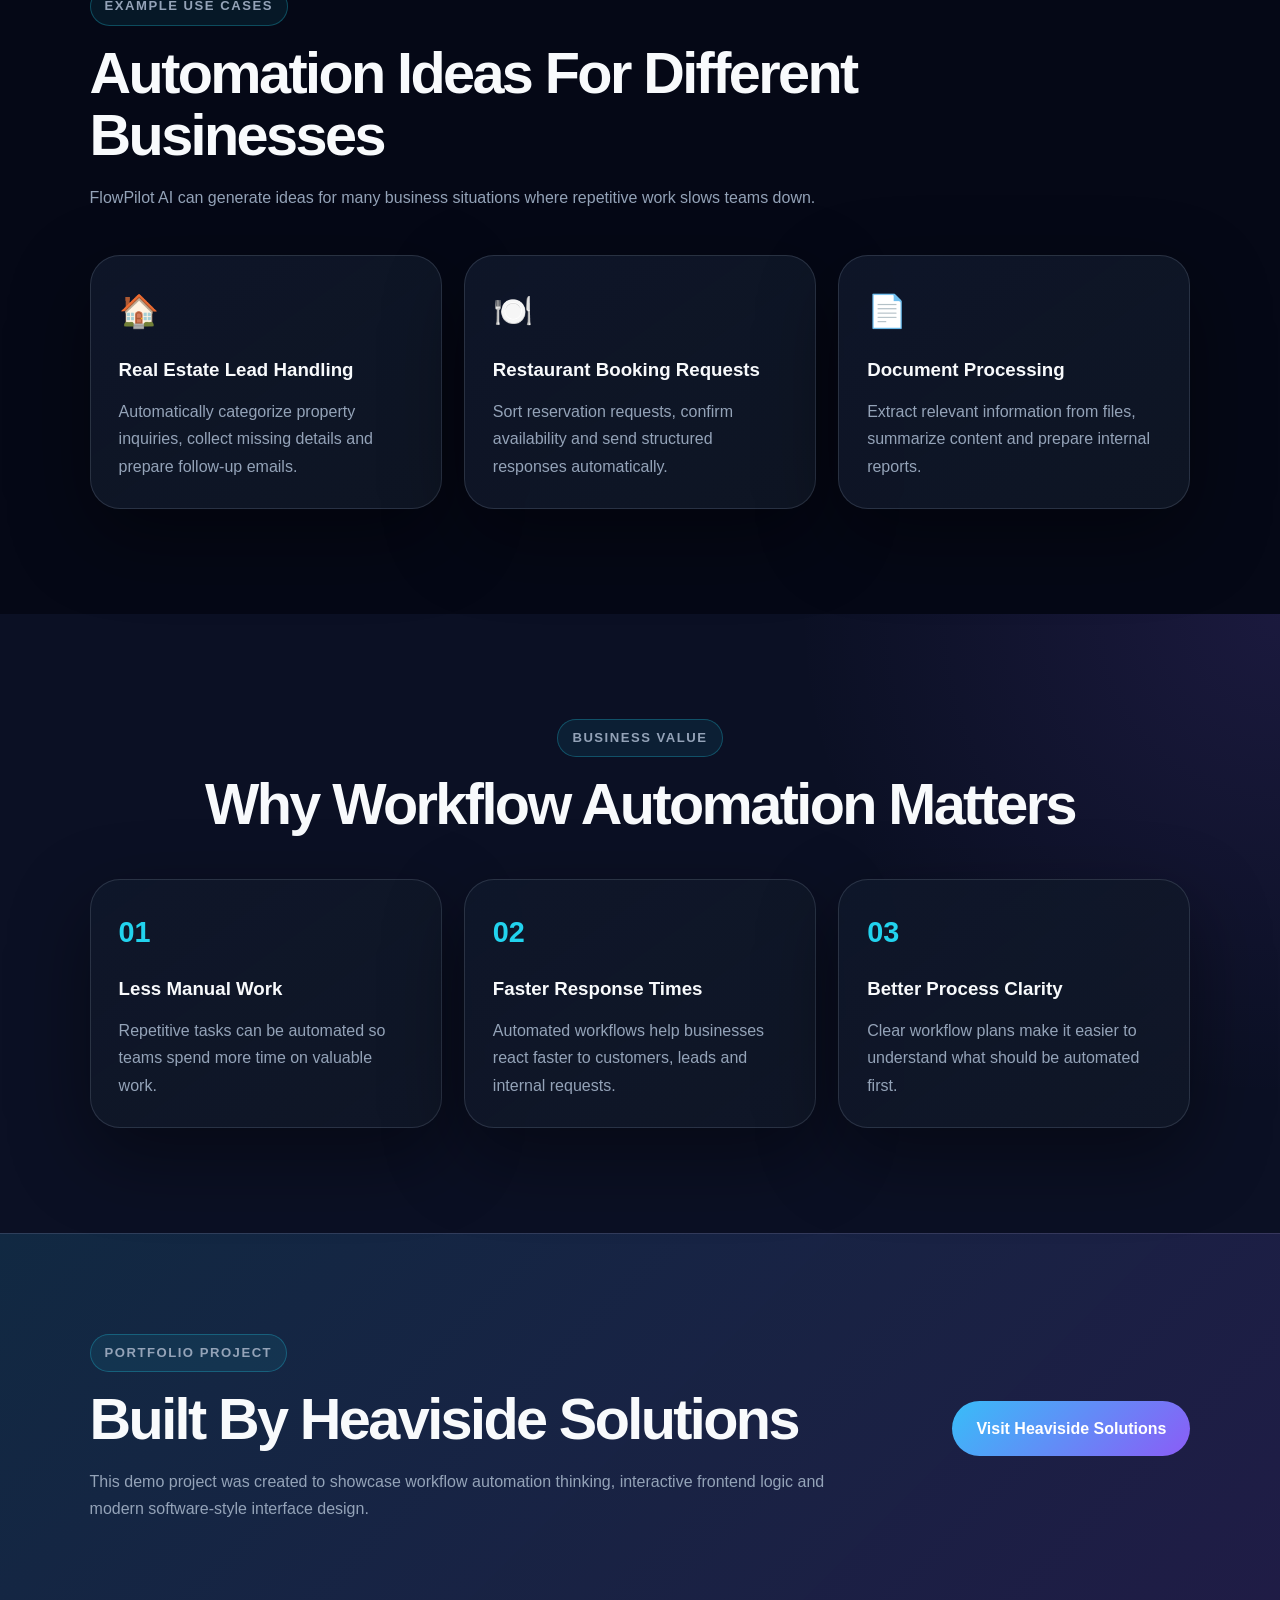
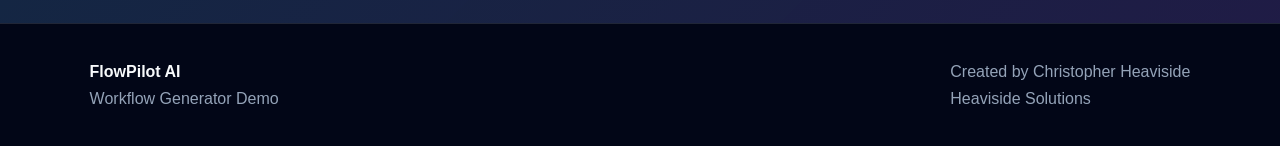
==== commit d72033ee: "Update index.html" ====
--- a/index.html
+++ b/index.html
@@ -1,4 +1,3 @@
-```html
 <!DOCTYPE html>
 <html lang="en">
 <head>
@@ -390,5 +389,5 @@
   <script src="script.js"></script>
 </body>
 </html>
-```
-
+
+
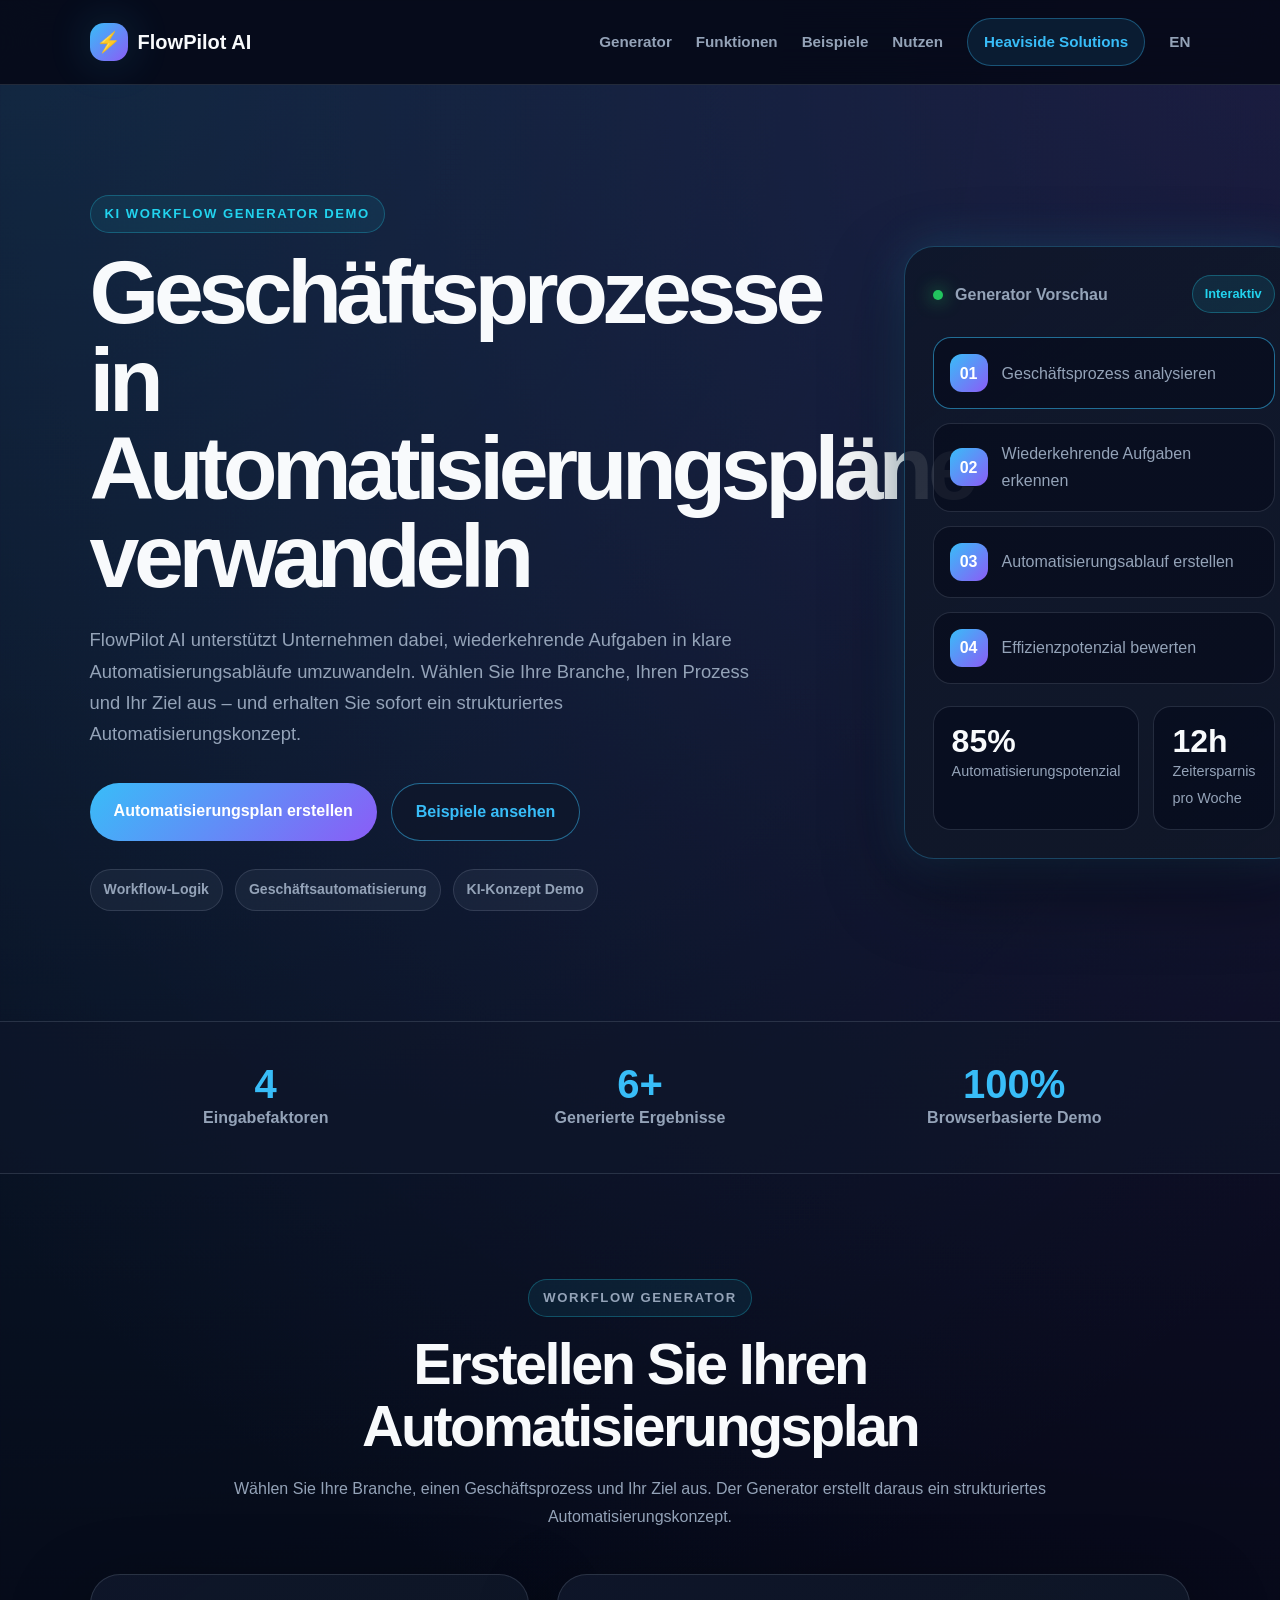
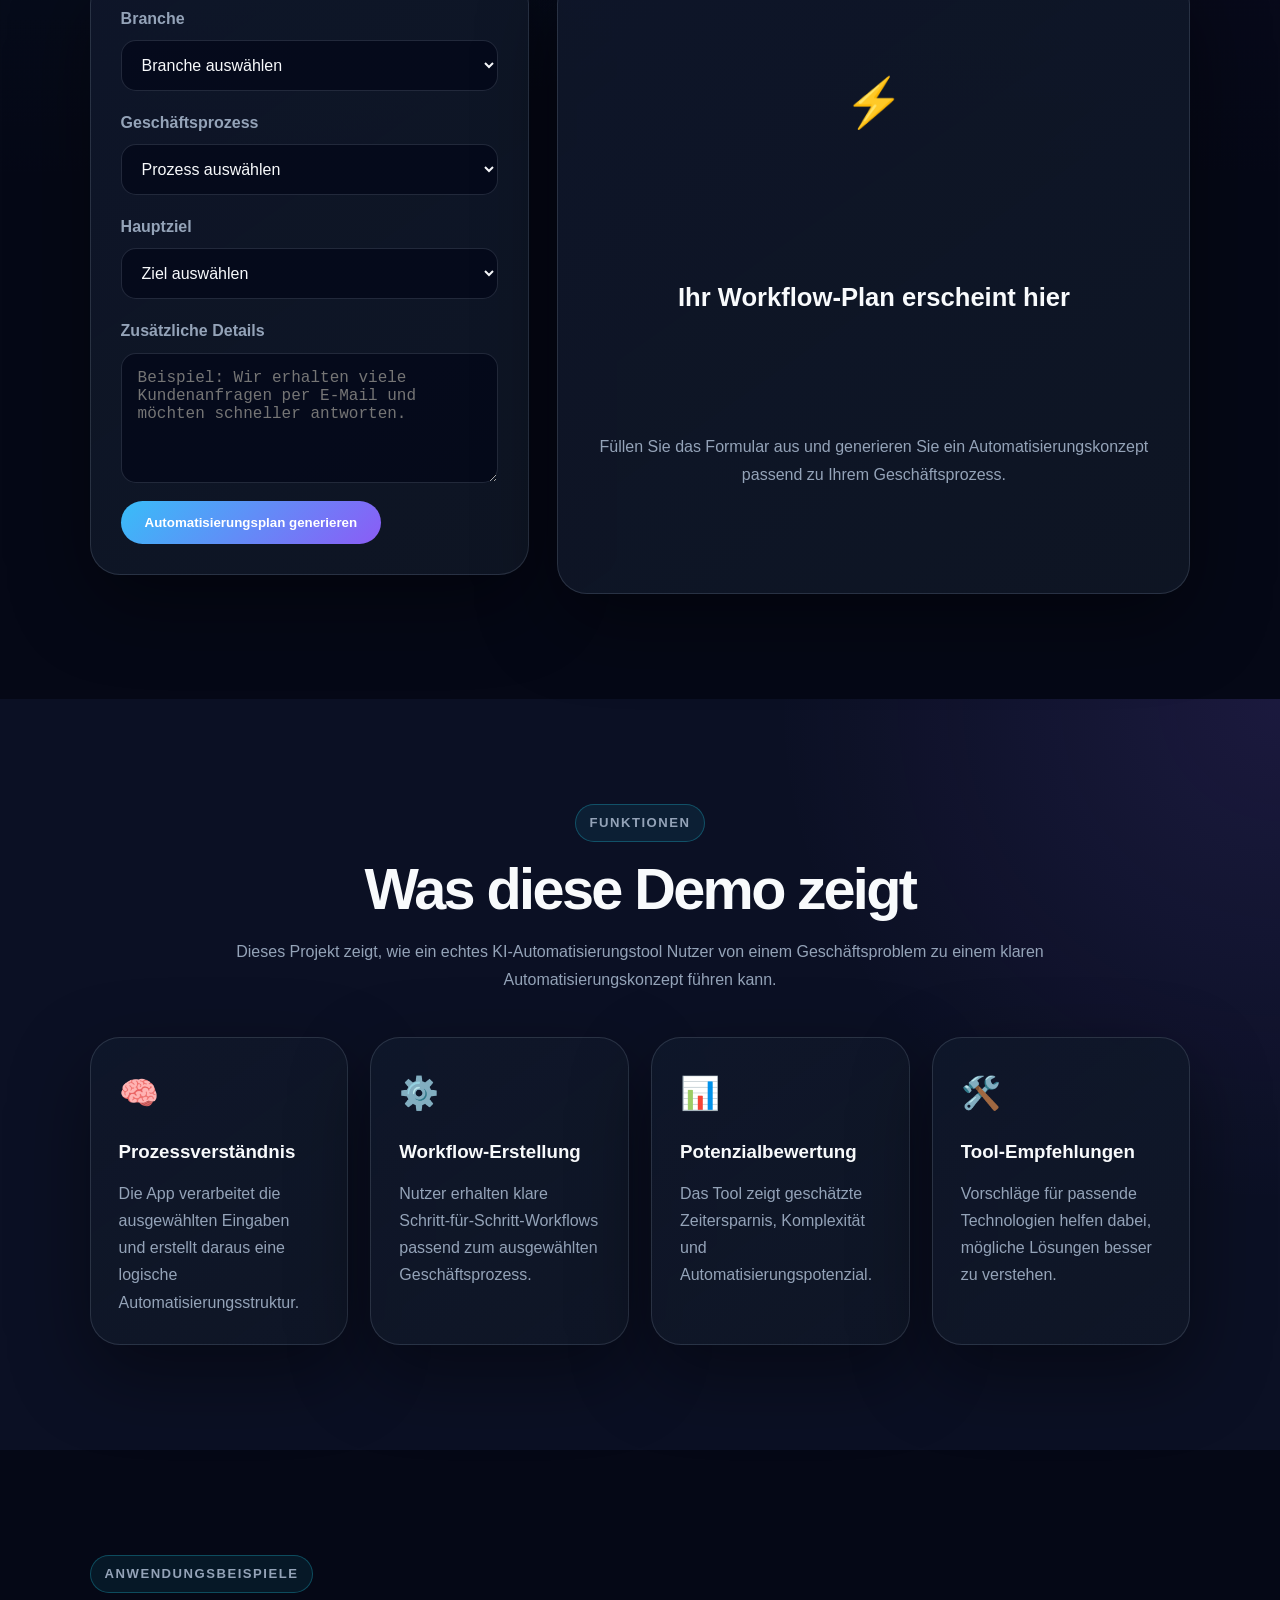
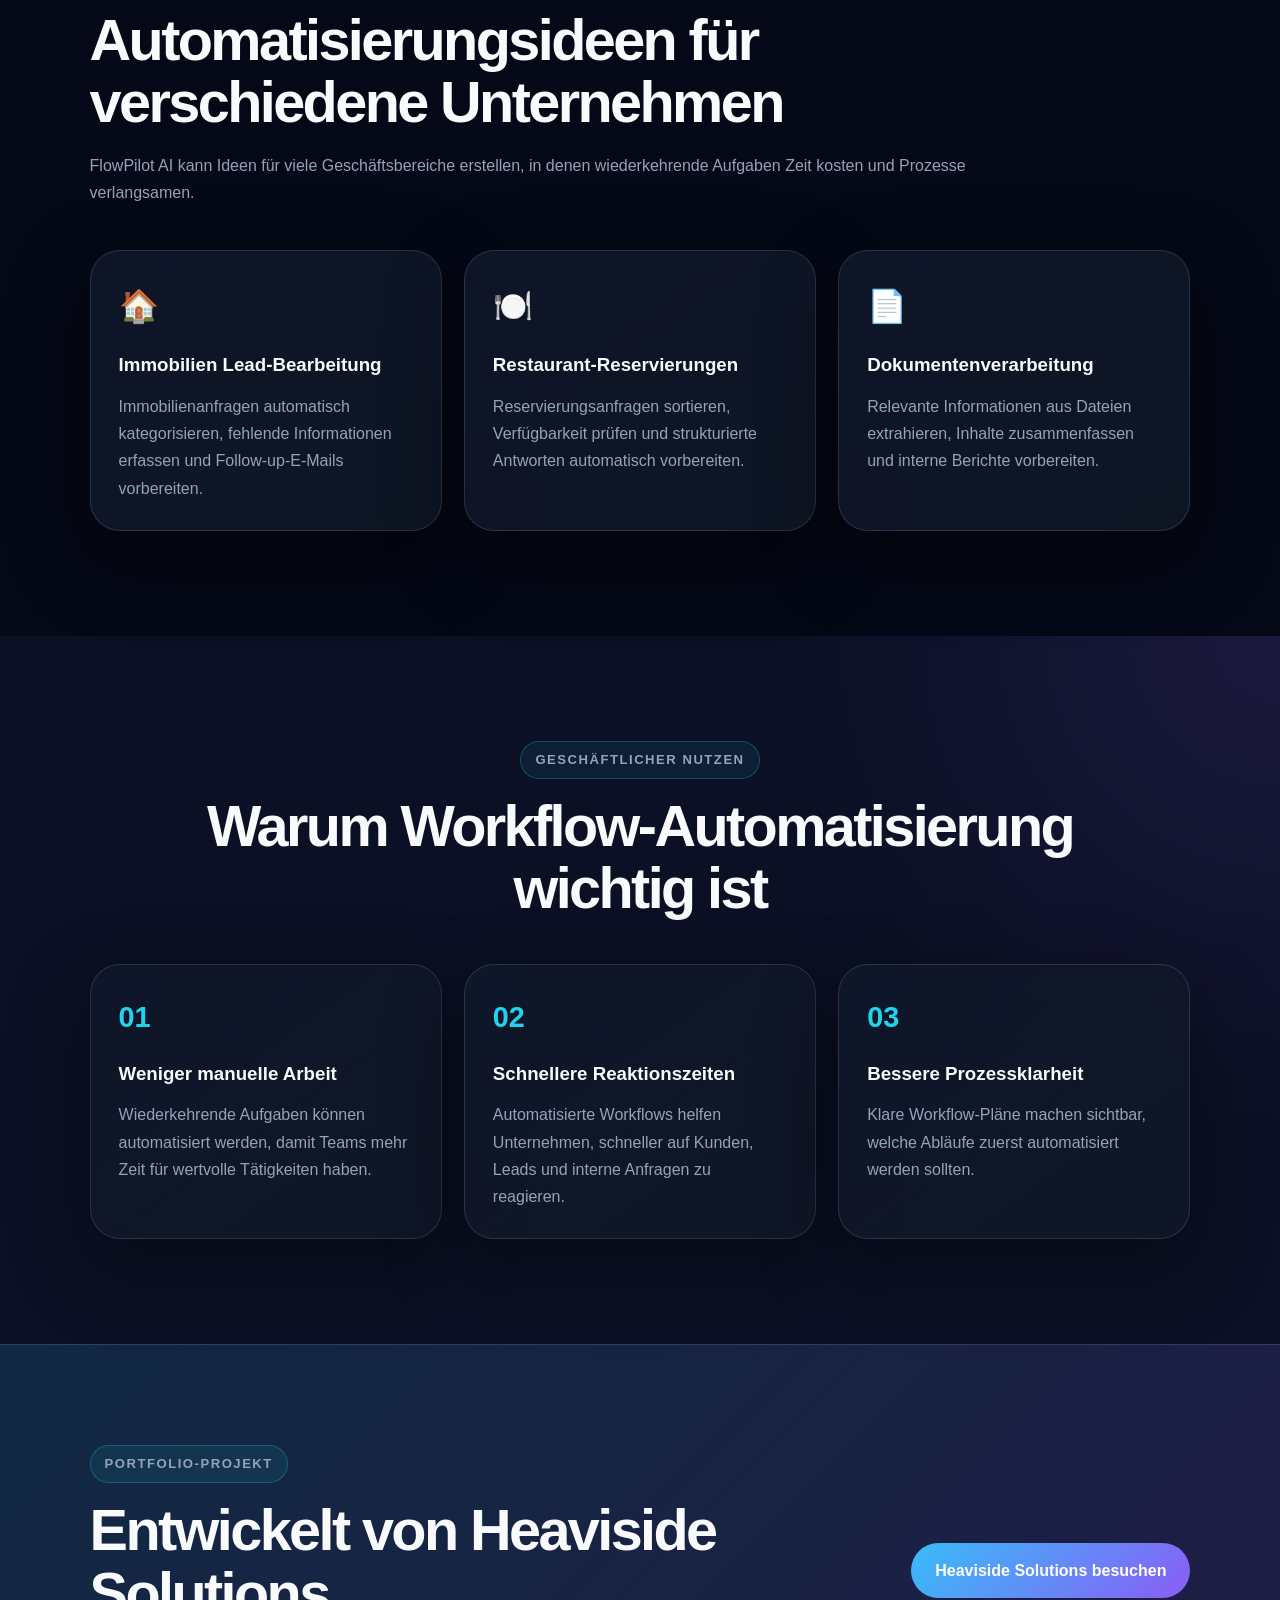
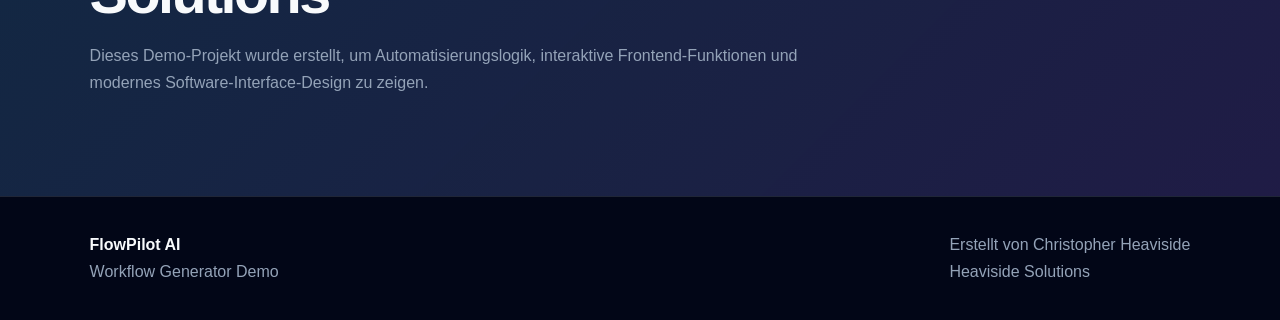
==== commit 2ce5cd86: "Update index.html" ====
--- a/index.html
+++ b/index.html
@@ -1,14 +1,14 @@
 <!DOCTYPE html>
-<html lang="en">
+<html lang="de">
 <head>
   <meta charset="UTF-8" />
   <meta name="viewport" content="width=device-width, initial-scale=1.0" />
 
-  <title>FlowPilot AI | Workflow Generator Demo</title>
+  <title>FlowPilot AI | Automatisierungsplan Generator</title>
 
   <meta
     name="description"
-    content="FlowPilot AI is an interactive workflow generator demo that creates automation ideas, workflow steps and business efficiency suggestions."
+    content="FlowPilot AI ist ein interaktiver Workflow-Generator, der Automatisierungsideen, Prozessabläufe und Effizienzpotenziale für Unternehmen erstellt."
   />
 
   <link rel="stylesheet" href="style.css" />
@@ -22,16 +22,17 @@
       FlowPilot AI
     </a>
 
-    <button class="menu-toggle" aria-label="Open navigation">
+    <button class="menu-toggle" aria-label="Navigation öffnen">
       ☰
     </button>
 
     <nav class="nav-links">
       <a href="#generator">Generator</a>
-      <a href="#features">Features</a>
-      <a href="#examples">Examples</a>
-      <a href="#value">Business Value</a>
+      <a href="#features">Funktionen</a>
+      <a href="#examples">Beispiele</a>
+      <a href="#value">Nutzen</a>
       <a href="#contact" class="nav-cta">Heaviside Solutions</a>
+      <a href="en/" class="language-link">EN</a>
     </nav>
   </header>
 
@@ -39,25 +40,26 @@
 
     <section class="hero">
       <div class="hero-content">
-        <p class="eyebrow">AI Workflow Generator Demo</p>
-
-        <h1>Turn Business Processes Into Automation Plans</h1>
+        <p class="eyebrow">KI Workflow Generator Demo</p>
+
+        <h1>Geschäftsprozesse in Automatisierungspläne verwandeln</h1>
 
         <p class="hero-text">
-          FlowPilot AI helps users transform repetitive business tasks into clear
-          automation workflows. Enter your industry, process and goal — then generate
-          a structured automation concept instantly.
+          FlowPilot AI unterstützt Unternehmen dabei, wiederkehrende Aufgaben in
+          klare Automatisierungsabläufe umzuwandeln. Wählen Sie Ihre Branche,
+          Ihren Prozess und Ihr Ziel aus – und erhalten Sie sofort ein strukturiertes
+          Automatisierungskonzept.
         </p>
 
         <div class="hero-actions">
-          <a href="#generator" class="btn primary">Generate Workflow</a>
-          <a href="#examples" class="btn secondary">View Examples</a>
+          <a href="#generator" class="btn primary">Automatisierungsplan erstellen</a>
+          <a href="#examples" class="btn secondary">Beispiele ansehen</a>
         </div>
 
         <div class="trust-row">
-          <span>Workflow Logic</span>
-          <span>Business Automation</span>
-          <span>AI Concept Demo</span>
+          <span>Workflow-Logik</span>
+          <span>Geschäftsautomatisierung</span>
+          <span>KI-Konzept Demo</span>
         </div>
       </div>
 
@@ -65,42 +67,42 @@
         <div class="panel-header">
           <div>
             <span class="status-dot"></span>
-            Generator Preview
-          </div>
-          <span class="panel-badge">Interactive</span>
+            Generator Vorschau
+          </div>
+          <span class="panel-badge">Interaktiv</span>
         </div>
 
         <div class="preview-flow">
           <div class="preview-step active">
             <span>01</span>
-            <p>Analyze business process</p>
+            <p>Geschäftsprozess analysieren</p>
           </div>
 
           <div class="preview-step">
             <span>02</span>
-            <p>Identify repetitive tasks</p>
+            <p>Wiederkehrende Aufgaben erkennen</p>
           </div>
 
           <div class="preview-step">
             <span>03</span>
-            <p>Create automation workflow</p>
+            <p>Automatisierungsablauf erstellen</p>
           </div>
 
           <div class="preview-step">
             <span>04</span>
-            <p>Estimate efficiency impact</p>
+            <p>Effizienzpotenzial bewerten</p>
           </div>
         </div>
 
         <div class="preview-metrics">
           <div>
             <strong>85%</strong>
-            <span>Automation Potential</span>
+            <span>Automatisierungspotenzial</span>
           </div>
 
           <div>
             <strong>12h</strong>
-            <span>Weekly Time Saved</span>
+            <span>Zeitersparnis pro Woche</span>
           </div>
         </div>
       </div>
@@ -109,98 +111,99 @@
     <section class="stats-section">
       <div>
         <strong>4</strong>
-        <span>Input Factors</span>
+        <span>Eingabefaktoren</span>
       </div>
 
       <div>
         <strong>6+</strong>
-        <span>Generated Outputs</span>
+        <span>Generierte Ergebnisse</span>
       </div>
 
       <div>
         <strong>100%</strong>
-        <span>Browser-Based Demo</span>
+        <span>Browserbasierte Demo</span>
       </div>
     </section>
 
     <section class="section" id="generator">
       <div class="section-heading center">
         <p class="eyebrow">Workflow Generator</p>
-        <h2>Create Your Automation Plan</h2>
+        <h2>Erstellen Sie Ihren Automatisierungsplan</h2>
         <p>
-          Select your industry, choose a business process and describe your goal.
-          The generator will create a structured workflow concept for your automation idea.
+          Wählen Sie Ihre Branche, einen Geschäftsprozess und Ihr Ziel aus.
+          Der Generator erstellt daraus ein strukturiertes Automatisierungskonzept.
         </p>
       </div>
 
       <div class="generator-layout">
         <form class="generator-form" id="workflowForm" onsubmit="return false;">
           <div class="form-group">
-            <label for="industry">Industry</label>
+            <label for="industry">Branche</label>
             <select id="industry" required>
-              <option value="">Choose an industry</option>
-              <option value="restaurant">Restaurant & Hospitality</option>
-              <option value="realestate">Real Estate</option>
-              <option value="consulting">Consulting</option>
+              <option value="">Branche auswählen</option>
+              <option value="restaurant">Restaurant & Gastronomie</option>
+              <option value="realestate">Immobilien</option>
+              <option value="consulting">Beratung</option>
               <option value="ecommerce">E-Commerce</option>
-              <option value="healthcare">Healthcare</option>
-              <option value="construction">Construction</option>
-              <option value="general">General Business</option>
+              <option value="healthcare">Gesundheitswesen</option>
+              <option value="construction">Bau & Handwerk</option>
+              <option value="general">Allgemeines Unternehmen</option>
             </select>
           </div>
 
           <div class="form-group">
-            <label for="process">Business Process</label>
+            <label for="process">Geschäftsprozess</label>
             <select id="process" required>
-              <option value="">Choose a process</option>
+              <option value="">Prozess auswählen</option>
               <option value="lead-management">Lead Management</option>
-              <option value="customer-support">Customer Support</option>
-              <option value="document-processing">Document Processing</option>
-              <option value="appointment-booking">Appointment Booking</option>
+              <option value="customer-support">Kundenservice</option>
+              <option value="document-processing">Dokumentenverarbeitung</option>
+              <option value="appointment-booking">Terminbuchung</option>
               <option value="reporting">Reporting</option>
-              <option value="email-workflows">Email Workflows</option>
+              <option value="email-workflows">E-Mail-Workflows</option>
             </select>
           </div>
 
           <div class="form-group">
-            <label for="goal">Main Goal</label>
+            <label for="goal">Hauptziel</label>
             <select id="goal" required>
-              <option value="">Choose a goal</option>
-              <option value="save-time">Save Time</option>
-              <option value="reduce-errors">Reduce Errors</option>
-              <option value="faster-response">Respond Faster</option>
-              <option value="improve-overview">Improve Overview</option>
-              <option value="scale-operations">Scale Operations</option>
+              <option value="">Ziel auswählen</option>
+              <option value="save-time">Zeit sparen</option>
+              <option value="reduce-errors">Fehler reduzieren</option>
+              <option value="faster-response">Schneller antworten</option>
+              <option value="improve-overview">Überblick verbessern</option>
+              <option value="scale-operations">Abläufe skalieren</option>
             </select>
           </div>
 
           <div class="form-group">
-            <label for="details">Additional Details</label>
+            <label for="details">Zusätzliche Details</label>
             <textarea
               id="details"
-              placeholder="Example: We receive many customer requests by email and want to answer faster."
+              placeholder="Beispiel: Wir erhalten viele Kundenanfragen per E-Mail und möchten schneller antworten."
             ></textarea>
           </div>
 
           <button type="submit" class="btn primary">
-            Generate Automation Plan
+            Automatisierungsplan generieren
           </button>
         </form>
 
         <div class="result-panel" id="resultPanel">
           <div class="empty-state" id="emptyState">
             <span>⚡</span>
-            <h3>Your workflow plan will appear here</h3>
+            <h3>Ihr Workflow-Plan erscheint hier</h3>
             <p>
-              Fill out the form and generate an automation concept based on your business process.
+              Füllen Sie das Formular aus und generieren Sie ein Automatisierungskonzept
+              passend zu Ihrem Geschäftsprozess.
             </p>
           </div>
 
           <div class="generated-result hidden" id="generatedResult">
             <div class="result-header">
               <div>
-                <p class="eyebrow">Generated Plan</p>
-                <h3 id="resultTitle">Automation Workflow</h3>
+                <p class="eyebrow">Generierter Plan</p>
+                <h3 id="resultTitle">Automatisierungs-Workflow</h3>
               </div>
 
               <span class="score-badge" id="automationScore">85%</span>
@@ -208,28 +211,28 @@
 
             <div class="result-grid">
               <div class="result-card">
-                <span>Estimated Time Saved</span>
-                <strong id="timeSaved">12h / week</strong>
+                <span>Geschätzte Zeitersparnis</span>
+                <strong id="timeSaved">12h / Woche</strong>
               </div>
 
               <div class="result-card">
-                <span>Complexity</span>
-                <strong id="complexity">Medium</strong>
+                <span>Komplexität</span>
+                <strong id="complexity">Mittel</strong>
               </div>
             </div>
 
             <div class="workflow-output">
-              <h4>Recommended Workflow</h4>
+              <h4>Empfohlener Workflow</h4>
               <ol id="workflowSteps"></ol>
             </div>
 
             <div class="tools-output">
-              <h4>Suggested Tools</h4>
+              <h4>Empfohlene Tools</h4>
               <div class="tool-tags" id="toolTags"></div>
             </div>
 
             <div class="benefits-output">
-              <h4>Business Benefits</h4>
+              <h4>Geschäftlicher Nutzen</h4>
               <ul id="benefitList"></ul>
             </div>
           </div>
@@ -239,44 +242,48 @@
 
     <section class="section dark" id="features">
       <div class="section-heading center">
-        <p class="eyebrow">Features</p>
-        <h2>What This Demo Shows</h2>
+        <p class="eyebrow">Funktionen</p>
+        <h2>Was diese Demo zeigt</h2>
         <p>
-          This project demonstrates how a real AI automation tool could guide
-          users from business problem to automation concept.
+          Dieses Projekt zeigt, wie ein echtes KI-Automatisierungstool Nutzer
+          von einem Geschäftsproblem zu einem klaren Automatisierungskonzept führen kann.
         </p>
       </div>
 
       <div class="feature-grid">
         <article class="feature-card">
           <span>🧠</span>
-          <h3>Process Understanding</h3>
-          <p>
-            The app analyzes selected inputs and creates a logical automation structure.
+          <h3>Prozessverständnis</h3>
+          <p>
+            Die App verarbeitet die ausgewählten Eingaben und erstellt daraus
+            eine logische Automatisierungsstruktur.
           </p>
         </article>
 
         <article class="feature-card">
           <span>⚙️</span>
-          <h3>Workflow Generation</h3>
-          <p>
-            Users receive clear step-by-step workflows based on their selected business process.
+          <h3>Workflow-Erstellung</h3>
+          <p>
+            Nutzer erhalten klare Schritt-für-Schritt-Workflows passend zum
+            ausgewählten Geschäftsprozess.
           </p>
         </article>
 
         <article class="feature-card">
           <span>📊</span>
-          <h3>Impact Estimation</h3>
-          <p>
-            The tool calculates estimated time savings, complexity and automation potential.
+          <h3>Potenzialbewertung</h3>
+          <p>
+            Das Tool zeigt geschätzte Zeitersparnis, Komplexität und
+            Automatisierungspotenzial.
           </p>
         </article>
 
         <article class="feature-card">
           <span>🛠️</span>
-          <h3>Tool Suggestions</h3>
-          <p>
-            Suggested tools help users understand what technologies could be used.
+          <h3>Tool-Empfehlungen</h3>
+          <p>
+            Vorschläge für passende Technologien helfen dabei, mögliche Lösungen
+            besser zu verstehen.
           </p>
         </article>
       </div>
@@ -284,36 +291,39 @@
 
     <section class="section" id="examples">
       <div class="section-heading">
-        <p class="eyebrow">Example Use Cases</p>
-        <h2>Automation Ideas For Different Businesses</h2>
+        <p class="eyebrow">Anwendungsbeispiele</p>
+        <h2>Automatisierungsideen für verschiedene Unternehmen</h2>
         <p>
-          FlowPilot AI can generate ideas for many business situations where repetitive
-          work slows teams down.
+          FlowPilot AI kann Ideen für viele Geschäftsbereiche erstellen, in denen
+          wiederkehrende Aufgaben Zeit kosten und Prozesse verlangsamen.
         </p>
       </div>
 
       <div class="example-grid">
         <article class="example-card">
           <span>🏠</span>
-          <h3>Real Estate Lead Handling</h3>
-          <p>
-            Automatically categorize property inquiries, collect missing details and prepare follow-up emails.
+          <h3>Immobilien Lead-Bearbeitung</h3>
+          <p>
+            Immobilienanfragen automatisch kategorisieren, fehlende Informationen
+            erfassen und Follow-up-E-Mails vorbereiten.
           </p>
         </article>
 
         <article class="example-card">
           <span>🍽️</span>
-          <h3>Restaurant Booking Requests</h3>
-          <p>
-            Sort reservation requests, confirm availability and send structured responses automatically.
+          <h3>Restaurant-Reservierungen</h3>
+          <p>
+            Reservierungsanfragen sortieren, Verfügbarkeit prüfen und strukturierte
+            Antworten automatisch vorbereiten.
           </p>
         </article>
 
         <article class="example-card">
           <span>📄</span>
-          <h3>Document Processing</h3>
-          <p>
-            Extract relevant information from files, summarize content and prepare internal reports.
+          <h3>Dokumentenverarbeitung</h3>
+          <p>
+            Relevante Informationen aus Dateien extrahieren, Inhalte zusammenfassen
+            und interne Berichte vorbereiten.
           </p>
         </article>
       </div>
@@ -321,32 +331,35 @@
 
     <section class="section dark" id="value">
       <div class="section-heading center">
-        <p class="eyebrow">Business Value</p>
-        <h2>Why Workflow Automation Matters</h2>
+        <p class="eyebrow">Geschäftlicher Nutzen</p>
+        <h2>Warum Workflow-Automatisierung wichtig ist</h2>
       </div>
 
       <div class="value-grid">
         <article class="value-card">
           <strong>01</strong>
-          <h3>Less Manual Work</h3>
-          <p>
-            Repetitive tasks can be automated so teams spend more time on valuable work.
+          <h3>Weniger manuelle Arbeit</h3>
+          <p>
+            Wiederkehrende Aufgaben können automatisiert werden, damit Teams mehr
+            Zeit für wertvolle Tätigkeiten haben.
           </p>
         </article>
 
         <article class="value-card">
           <strong>02</strong>
-          <h3>Faster Response Times</h3>
-          <p>
-            Automated workflows help businesses react faster to customers, leads and internal requests.
+          <h3>Schnellere Reaktionszeiten</h3>
+          <p>
+            Automatisierte Workflows helfen Unternehmen, schneller auf Kunden,
+            Leads und interne Anfragen zu reagieren.
           </p>
         </article>
 
         <article class="value-card">
           <strong>03</strong>
-          <h3>Better Process Clarity</h3>
-          <p>
-            Clear workflow plans make it easier to understand what should be automated first.
+          <h3>Bessere Prozessklarheit</h3>
+          <p>
+            Klare Workflow-Pläne machen sichtbar, welche Abläufe zuerst
+            automatisiert werden sollten.
           </p>
         </article>
       </div>
@@ -354,11 +367,11 @@
 
     <section class="cta-section" id="contact">
       <div>
-        <p class="eyebrow">Portfolio Project</p>
-        <h2>Built By Heaviside Solutions</h2>
+        <p class="eyebrow">Portfolio-Projekt</p>
+        <h2>Entwickelt von Heaviside Solutions</h2>
         <p>
-          This demo project was created to showcase workflow automation thinking,
-          interactive frontend logic and modern software-style interface design.
+          Dieses Demo-Projekt wurde erstellt, um Automatisierungslogik,
+          interaktive Frontend-Funktionen und modernes Software-Interface-Design zu zeigen.
         </p>
       </div>
 
@@ -368,7 +381,7 @@
         rel="noopener noreferrer"
         class="btn primary"
       >
-        Visit Heaviside Solutions
+        Heaviside Solutions besuchen
       </a>
     </section>
 
@@ -381,7 +394,7 @@
     </div>
 
     <div>
-      <p>Created by Christopher Heaviside</p>
+      <p>Erstellt von Christopher Heaviside</p>
       <p>Heaviside Solutions</p>
     </div>
   </footer>
@@ -389,5 +402,3 @@
   <script src="script.js"></script>
 </body>
 </html>
-
-
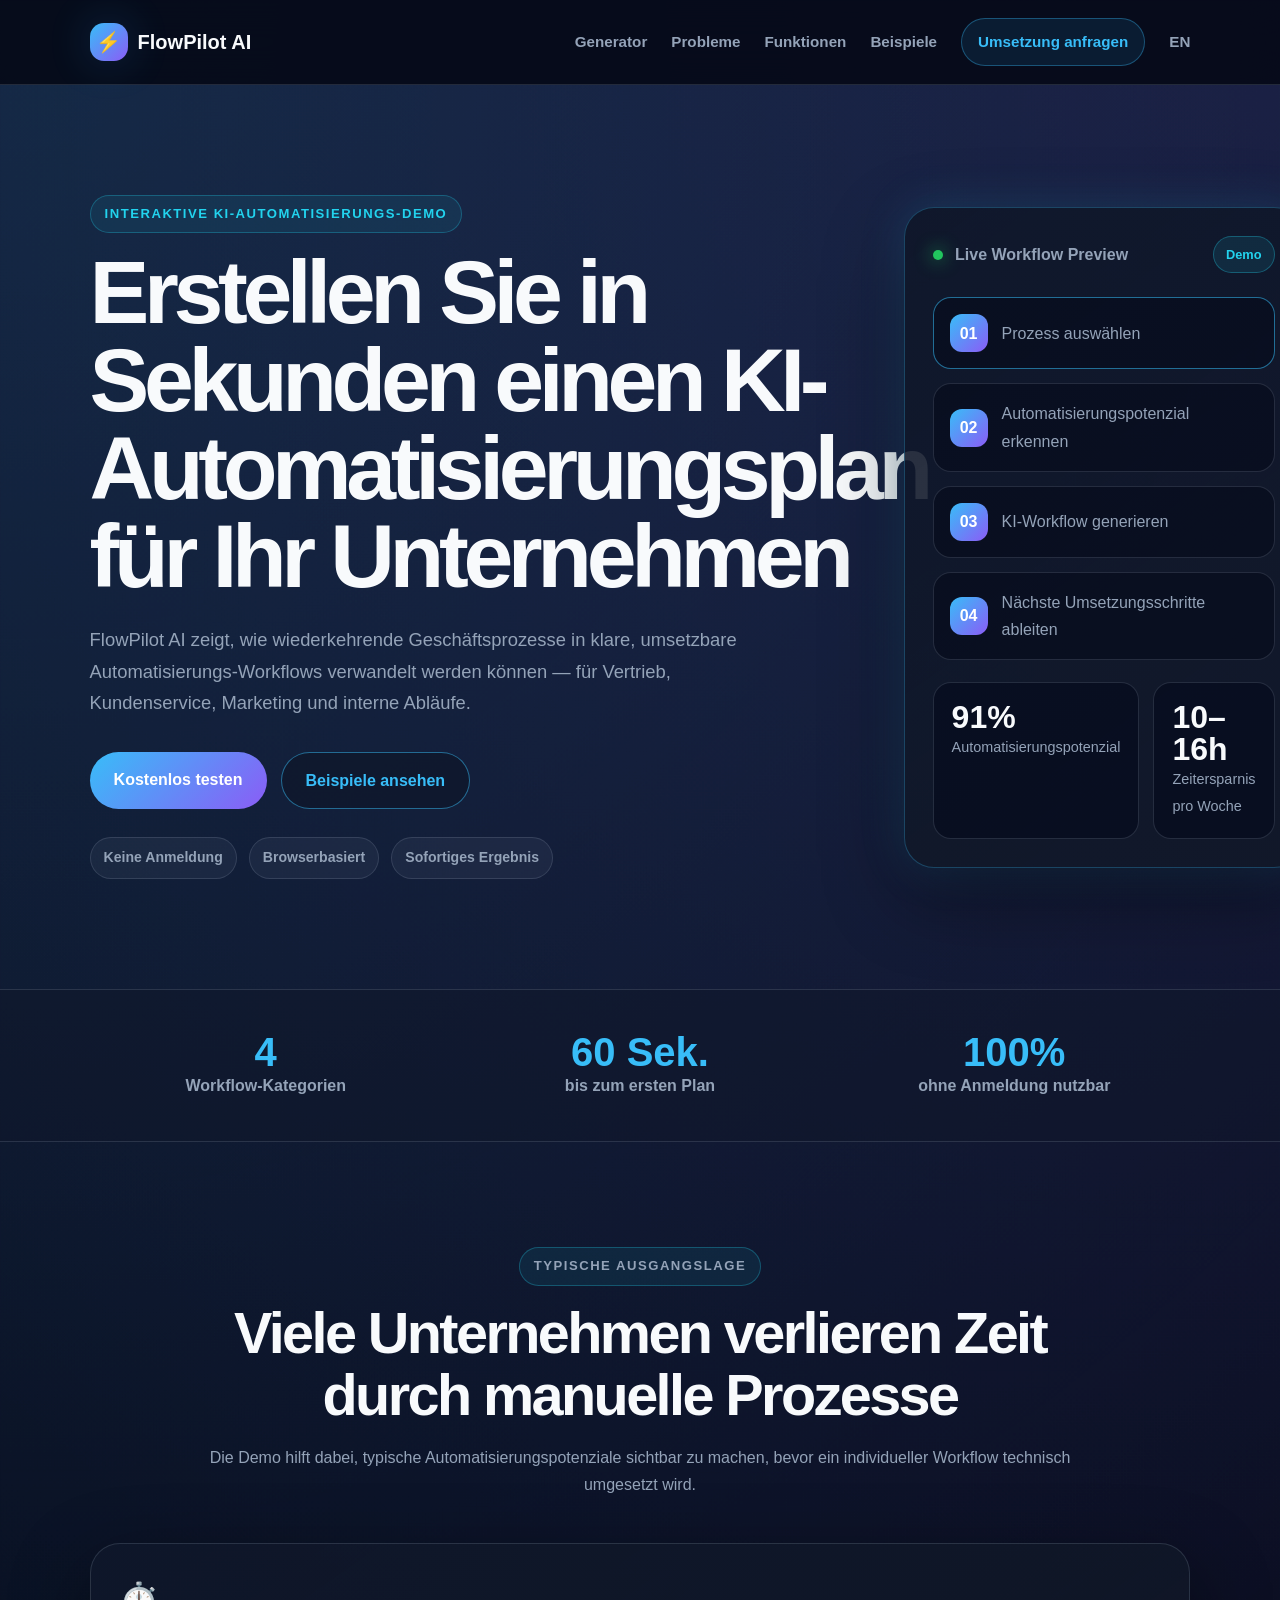
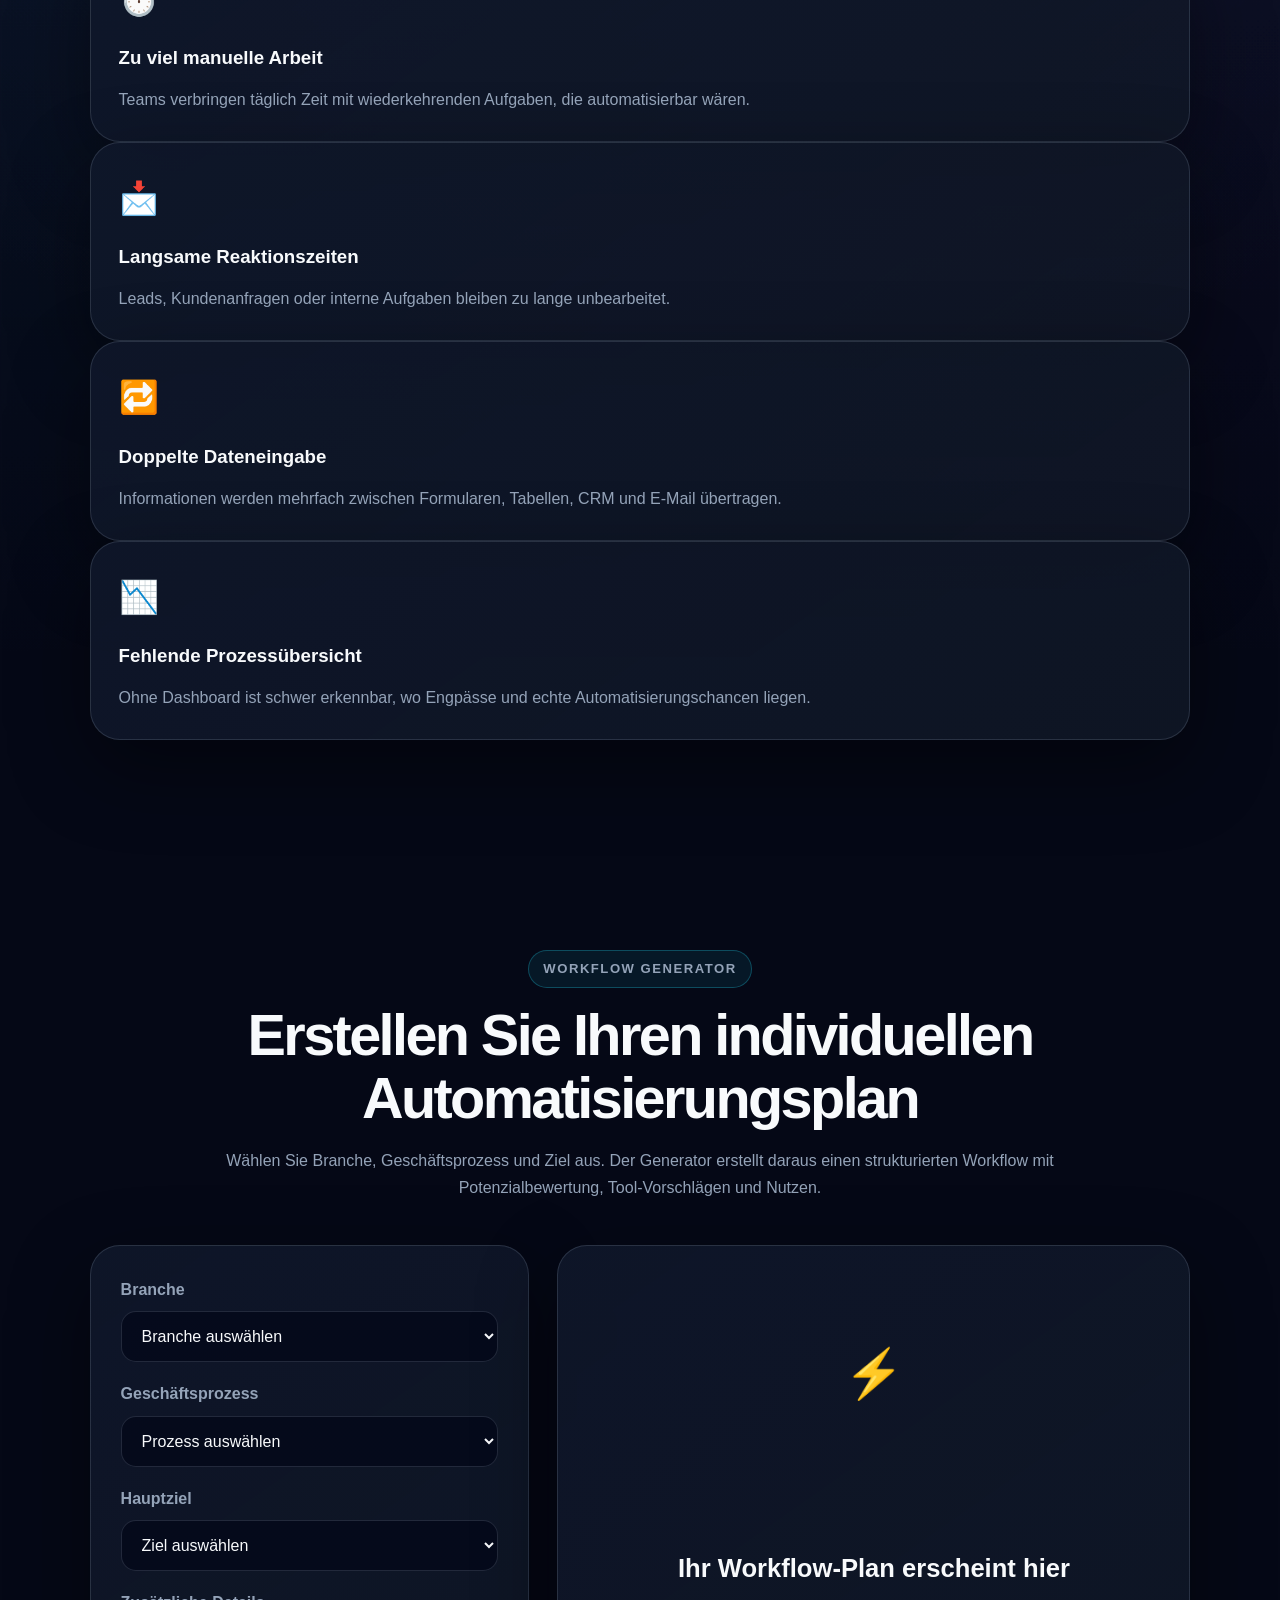
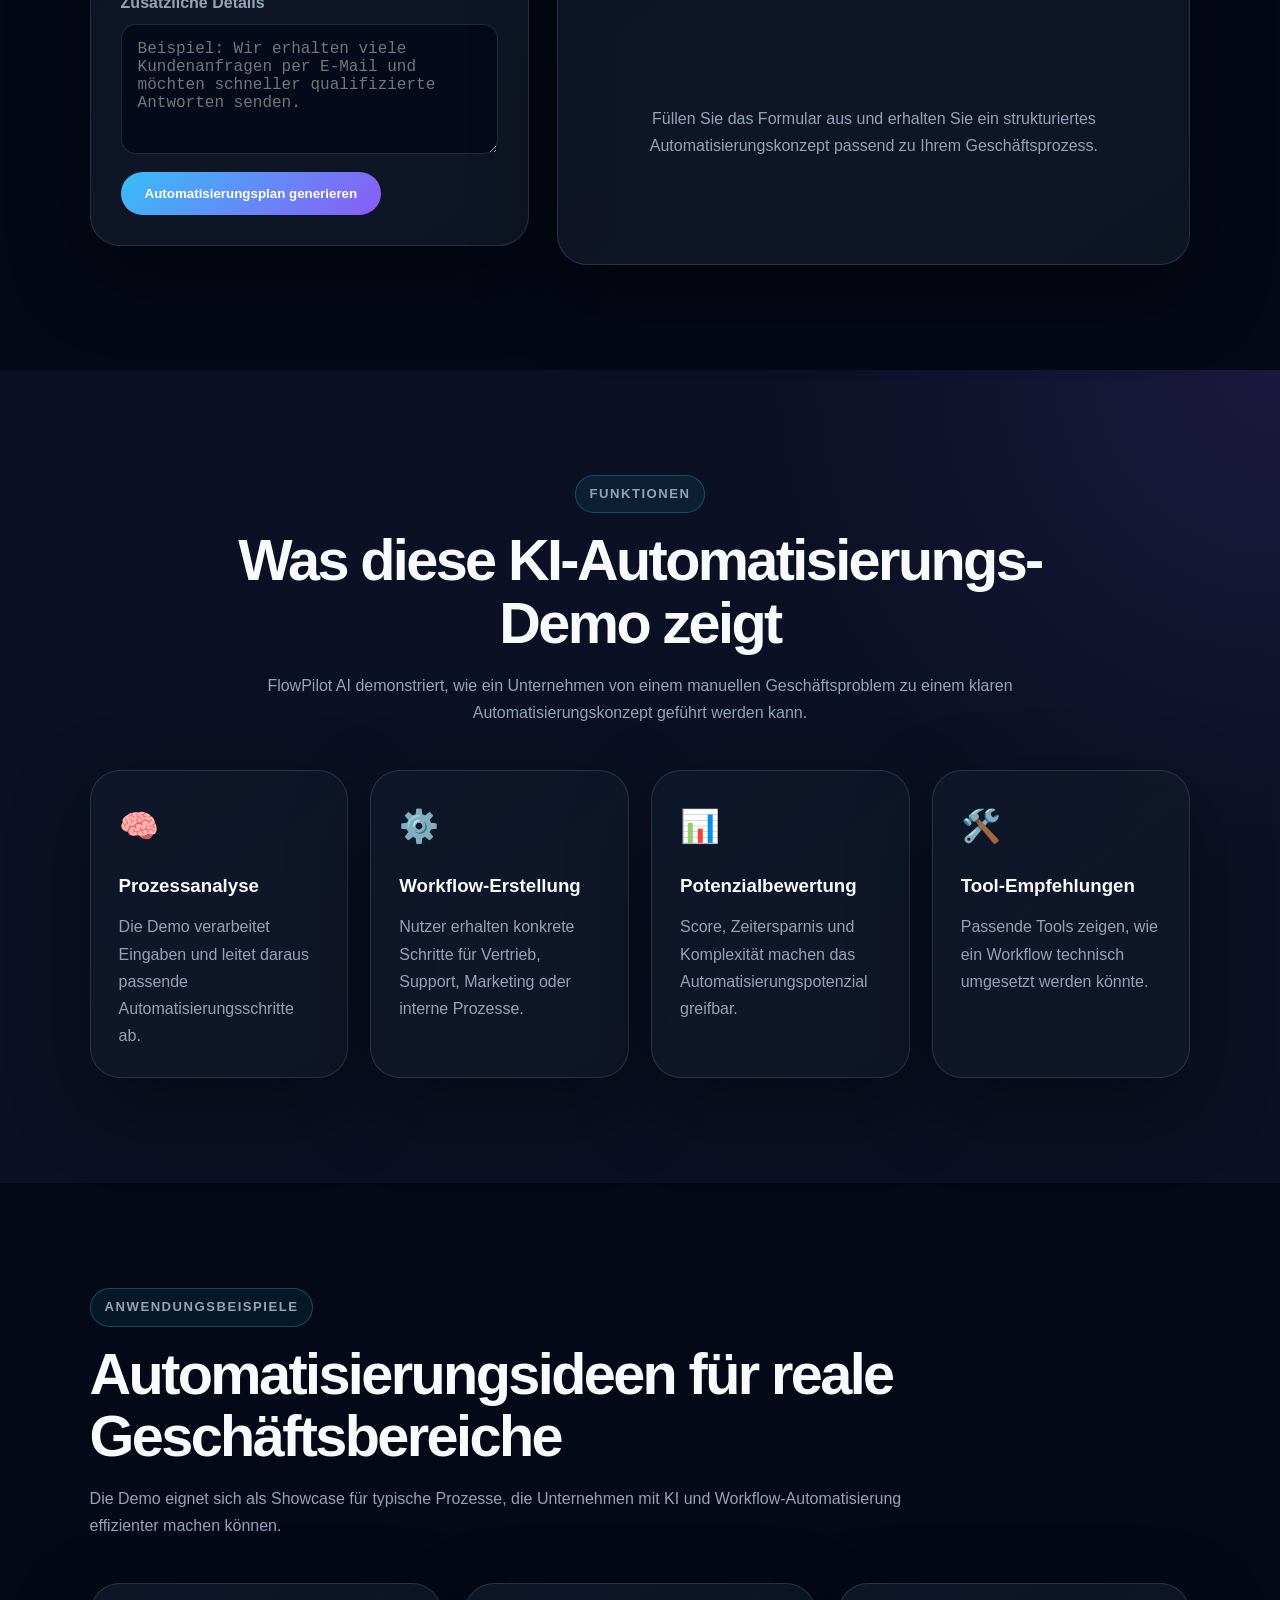
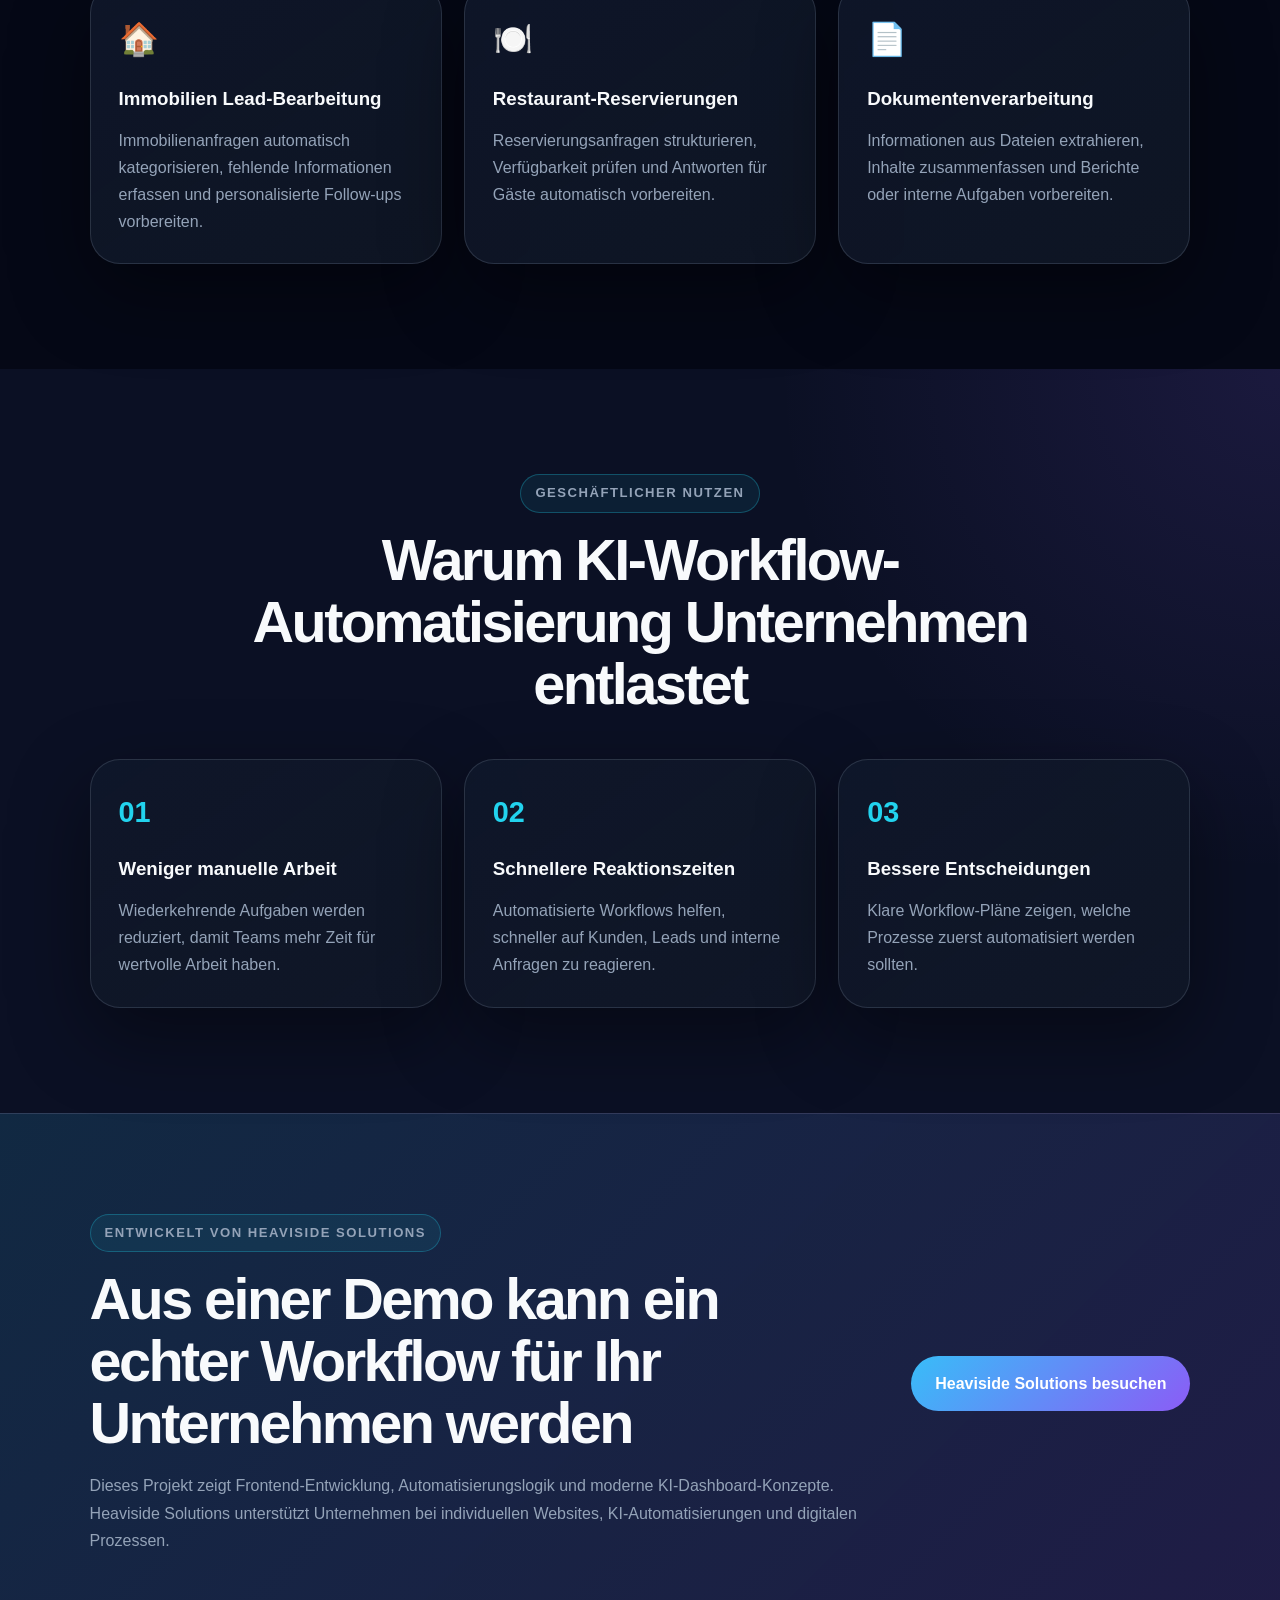
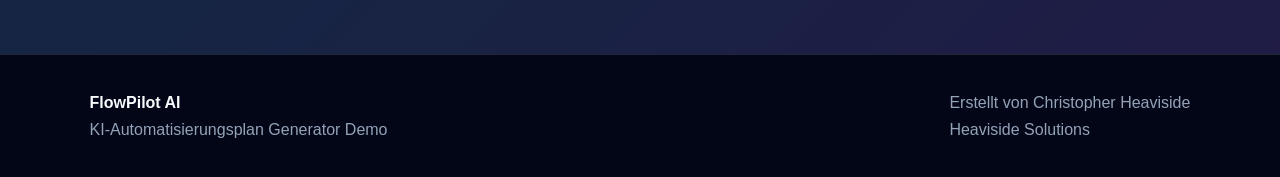
==== commit ad3bedb2: "Revise index.html for SEO and accessibility improvements Updated the title and meta descriptions for" ====
--- a/index.html
+++ b/index.html
@@ -4,139 +4,186 @@
   <meta charset="UTF-8" />
   <meta name="viewport" content="width=device-width, initial-scale=1.0" />
 
-  <title>FlowPilot AI | Automatisierungsplan Generator</title>
+  <title>KI-Automatisierungsplan Generator | FlowPilot AI Demo</title>
 
   <meta
     name="description"
-    content="FlowPilot AI ist ein interaktiver Workflow-Generator, der Automatisierungsideen, Prozessabläufe und Effizienzpotenziale für Unternehmen erstellt."
+    content="Kostenlose KI-Automatisierungs-Demo: Erstellen Sie in Sekunden einen individuellen Workflow-Plan für Vertrieb, Kundenservice, Marketing oder interne Prozesse."
   />
 
+  <meta name="robots" content="index, follow" />
+  <meta name="author" content="Heaviside Solutions" />
+  <meta name="theme-color" content="#0f172a" />
+
+  <meta property="og:title" content="KI-Automatisierungsplan Generator | FlowPilot AI" />
+  <meta
+    property="og:description"
+    content="Interaktive Demo für KI-gestützte Workflow-Automatisierung. Erstellen Sie einen individuellen Automatisierungsplan für Ihr Unternehmen."
+  />
+  <meta property="og:type" content="website" />
+  <meta property="og:locale" content="de_DE" />
+
+  <link rel="canonical" href="https://heaviside479.github.io/ai-automation-dashboard-demo/" />
   <link rel="stylesheet" href="style.css" />
 </head>
 
 <body>
-
   <header class="app-header">
-    <a href="index.html" class="brand">
+    <a href="index.html" class="brand" aria-label="FlowPilot AI Startseite">
       <span class="brand-icon">⚡</span>
-      FlowPilot AI
+      <span>FlowPilot AI</span>
     </a>
 
-    <button class="menu-toggle" aria-label="Navigation öffnen">
+    <button class="menu-toggle" type="button" aria-label="Navigation öffnen">
       ☰
     </button>
 
-    <nav class="nav-links">
+    <nav class="nav-links" aria-label="Hauptnavigation">
       <a href="#generator">Generator</a>
+      <a href="#problems">Probleme</a>
       <a href="#features">Funktionen</a>
       <a href="#examples">Beispiele</a>
-      <a href="#value">Nutzen</a>
-      <a href="#contact" class="nav-cta">Heaviside Solutions</a>
-      <a href="en/" class="language-link">EN</a>
+      <a href="#contact" class="nav-cta">Umsetzung anfragen</a>
+      <a href="en/" class="language-link" hreflang="en">EN</a>
     </nav>
   </header>
 
   <main>
-
     <section class="hero">
       <div class="hero-content">
-        <p class="eyebrow">KI Workflow Generator Demo</p>
-
-        <h1>Geschäftsprozesse in Automatisierungspläne verwandeln</h1>
+        <p class="eyebrow">Interaktive KI-Automatisierungs-Demo</p>
+
+        <h1>Erstellen Sie in Sekunden einen KI-Automatisierungsplan für Ihr Unternehmen</h1>
 
         <p class="hero-text">
-          FlowPilot AI unterstützt Unternehmen dabei, wiederkehrende Aufgaben in
-          klare Automatisierungsabläufe umzuwandeln. Wählen Sie Ihre Branche,
-          Ihren Prozess und Ihr Ziel aus – und erhalten Sie sofort ein strukturiertes
-          Automatisierungskonzept.
+          FlowPilot AI zeigt, wie wiederkehrende Geschäftsprozesse in klare,
+          umsetzbare Automatisierungs-Workflows verwandelt werden können —
+          für Vertrieb, Kundenservice, Marketing und interne Abläufe.
         </p>
 
         <div class="hero-actions">
-          <a href="#generator" class="btn primary">Automatisierungsplan erstellen</a>
+          <a href="#generator" class="btn primary">Kostenlos testen</a>
           <a href="#examples" class="btn secondary">Beispiele ansehen</a>
         </div>
 
-        <div class="trust-row">
-          <span>Workflow-Logik</span>
-          <span>Geschäftsautomatisierung</span>
-          <span>KI-Konzept Demo</span>
-        </div>
-      </div>
-
-      <div class="hero-panel">
+        <div class="trust-row" aria-label="Demo Vorteile">
+          <span>Keine Anmeldung</span>
+          <span>Browserbasiert</span>
+          <span>Sofortiges Ergebnis</span>
+        </div>
+      </div>
+
+      <div class="hero-panel" aria-label="Dashboard Vorschau">
         <div class="panel-header">
           <div>
             <span class="status-dot"></span>
-            Generator Vorschau
-          </div>
-          <span class="panel-badge">Interaktiv</span>
+            Live Workflow Preview
+          </div>
+          <span class="panel-badge">Demo</span>
         </div>
 
         <div class="preview-flow">
           <div class="preview-step active">
             <span>01</span>
-            <p>Geschäftsprozess analysieren</p>
+            <p>Prozess auswählen</p>
           </div>
 
           <div class="preview-step">
             <span>02</span>
-            <p>Wiederkehrende Aufgaben erkennen</p>
+            <p>Automatisierungspotenzial erkennen</p>
           </div>
 
           <div class="preview-step">
             <span>03</span>
-            <p>Automatisierungsablauf erstellen</p>
+            <p>KI-Workflow generieren</p>
           </div>
 
           <div class="preview-step">
             <span>04</span>
-            <p>Effizienzpotenzial bewerten</p>
+            <p>Nächste Umsetzungsschritte ableiten</p>
           </div>
         </div>
 
         <div class="preview-metrics">
           <div>
-            <strong>85%</strong>
+            <strong>91%</strong>
             <span>Automatisierungspotenzial</span>
           </div>
 
           <div>
-            <strong>12h</strong>
+            <strong>10–16h</strong>
             <span>Zeitersparnis pro Woche</span>
           </div>
         </div>
       </div>
     </section>
 
-    <section class="stats-section">
+    <section class="stats-section" aria-label="Demo Kennzahlen">
       <div>
         <strong>4</strong>
-        <span>Eingabefaktoren</span>
+        <span>Workflow-Kategorien</span>
       </div>
 
       <div>
-        <strong>6+</strong>
-        <span>Generierte Ergebnisse</span>
+        <strong>60 Sek.</strong>
+        <span>bis zum ersten Plan</span>
       </div>
 
       <div>
         <strong>100%</strong>
-        <span>Browserbasierte Demo</span>
+        <span>ohne Anmeldung nutzbar</span>
+      </div>
+    </section>
+
+    <section class="section" id="problems">
+      <div class="section-heading center">
+        <p class="eyebrow">Typische Ausgangslage</p>
+        <h2>Viele Unternehmen verlieren Zeit durch manuelle Prozesse</h2>
+        <p>
+          Die Demo hilft dabei, typische Automatisierungspotenziale sichtbar zu machen,
+          bevor ein individueller Workflow technisch umgesetzt wird.
+        </p>
+      </div>
+
+      <div class="problem-grid">
+        <article class="feature-card">
+          <span>⏱️</span>
+          <h3>Zu viel manuelle Arbeit</h3>
+          <p>Teams verbringen täglich Zeit mit wiederkehrenden Aufgaben, die automatisierbar wären.</p>
+        </article>
+
+        <article class="feature-card">
+          <span>📩</span>
+          <h3>Langsame Reaktionszeiten</h3>
+          <p>Leads, Kundenanfragen oder interne Aufgaben bleiben zu lange unbearbeitet.</p>
+        </article>
+
+        <article class="feature-card">
+          <span>🔁</span>
+          <h3>Doppelte Dateneingabe</h3>
+          <p>Informationen werden mehrfach zwischen Formularen, Tabellen, CRM und E-Mail übertragen.</p>
+        </article>
+
+        <article class="feature-card">
+          <span>📉</span>
+          <h3>Fehlende Prozessübersicht</h3>
+          <p>Ohne Dashboard ist schwer erkennbar, wo Engpässe und echte Automatisierungschancen liegen.</p>
+        </article>
       </div>
     </section>
 
     <section class="section" id="generator">
       <div class="section-heading center">
         <p class="eyebrow">Workflow Generator</p>
-        <h2>Erstellen Sie Ihren Automatisierungsplan</h2>
+        <h2>Erstellen Sie Ihren individuellen Automatisierungsplan</h2>
         <p>
-          Wählen Sie Ihre Branche, einen Geschäftsprozess und Ihr Ziel aus.
-          Der Generator erstellt daraus ein strukturiertes Automatisierungskonzept.
+          Wählen Sie Branche, Geschäftsprozess und Ziel aus. Der Generator erstellt daraus
+          einen strukturierten Workflow mit Potenzialbewertung, Tool-Vorschlägen und Nutzen.
         </p>
       </div>
 
       <div class="generator-layout">
-        <form class="generator-form" id="workflowForm" onsubmit="return false;">
+        <form class="generator-form" id="workflowForm">
           <div class="form-group">
             <label for="industry">Branche</label>
             <select id="industry" required>
@@ -155,12 +202,10 @@
             <label for="process">Geschäftsprozess</label>
             <select id="process" required>
               <option value="">Prozess auswählen</option>
-              <option value="lead-management">Lead Management</option>
-              <option value="customer-support">Kundenservice</option>
-              <option value="document-processing">Dokumentenverarbeitung</option>
-              <option value="appointment-booking">Terminbuchung</option>
-              <option value="reporting">Reporting</option>
-              <option value="email-workflows">E-Mail-Workflows</option>
+              <option value="sales">Lead Management & Vertrieb</option>
+              <option value="support">Kundenservice</option>
+              <option value="operations">Interne Prozesse</option>
+              <option value="marketing">Marketing & Content</option>
             </select>
           </div>
 
@@ -168,11 +213,11 @@
             <label for="goal">Hauptziel</label>
             <select id="goal" required>
               <option value="">Ziel auswählen</option>
-              <option value="save-time">Zeit sparen</option>
-              <option value="reduce-errors">Fehler reduzieren</option>
-              <option value="faster-response">Schneller antworten</option>
-              <option value="improve-overview">Überblick verbessern</option>
-              <option value="scale-operations">Abläufe skalieren</option>
+              <option value="save_time">Zeit sparen</option>
+              <option value="reduce_costs">Kosten reduzieren</option>
+              <option value="increase_sales">Mehr Leads oder Umsatz erzielen</option>
+              <option value="improve_quality">Qualität verbessern</option>
+              <option value="scale_processes">Abläufe skalieren</option>
             </select>
           </div>
 
@@ -180,7 +225,7 @@
             <label for="details">Zusätzliche Details</label>
             <textarea
               id="details"
-              placeholder="Beispiel: Wir erhalten viele Kundenanfragen per E-Mail und möchten schneller antworten."
+              placeholder="Beispiel: Wir erhalten viele Kundenanfragen per E-Mail und möchten schneller qualifizierte Antworten senden."
             ></textarea>
           </div>
 
@@ -194,8 +239,8 @@
             <span>⚡</span>
             <h3>Ihr Workflow-Plan erscheint hier</h3>
             <p>
-              Füllen Sie das Formular aus und generieren Sie ein Automatisierungskonzept
-              passend zu Ihrem Geschäftsprozess.
+              Füllen Sie das Formular aus und erhalten Sie ein strukturiertes
+              Automatisierungskonzept passend zu Ihrem Geschäftsprozess.
             </p>
           </div>
 
@@ -235,6 +280,22 @@
               <h4>Geschäftlicher Nutzen</h4>
               <ul id="benefitList"></ul>
             </div>
+
+            <div class="next-step-box">
+              <h3>Möchten Sie so einen Workflow wirklich umsetzen?</h3>
+              <p>
+                Diese Demo zeigt ein mögliches Konzept. Heaviside Solutions entwickelt
+                individuelle KI-Automatisierungen und Dashboards für reale Geschäftsprozesse.
+              </p>
+              <a
+                href="https://heaviside-solutions.com"
+                target="_blank"
+                rel="noopener noreferrer"
+                class="btn primary"
+              >
+                Umsetzung anfragen
+              </a>
+            </div>
           </div>
         </div>
       </div>
@@ -243,48 +304,36 @@
     <section class="section dark" id="features">
       <div class="section-heading center">
         <p class="eyebrow">Funktionen</p>
-        <h2>Was diese Demo zeigt</h2>
+        <h2>Was diese KI-Automatisierungs-Demo zeigt</h2>
         <p>
-          Dieses Projekt zeigt, wie ein echtes KI-Automatisierungstool Nutzer
-          von einem Geschäftsproblem zu einem klaren Automatisierungskonzept führen kann.
+          FlowPilot AI demonstriert, wie ein Unternehmen von einem manuellen
+          Geschäftsproblem zu einem klaren Automatisierungskonzept geführt werden kann.
         </p>
       </div>
 
       <div class="feature-grid">
         <article class="feature-card">
           <span>🧠</span>
-          <h3>Prozessverständnis</h3>
-          <p>
-            Die App verarbeitet die ausgewählten Eingaben und erstellt daraus
-            eine logische Automatisierungsstruktur.
-          </p>
+          <h3>Prozessanalyse</h3>
+          <p>Die Demo verarbeitet Eingaben und leitet daraus passende Automatisierungsschritte ab.</p>
         </article>
 
         <article class="feature-card">
           <span>⚙️</span>
           <h3>Workflow-Erstellung</h3>
-          <p>
-            Nutzer erhalten klare Schritt-für-Schritt-Workflows passend zum
-            ausgewählten Geschäftsprozess.
-          </p>
+          <p>Nutzer erhalten konkrete Schritte für Vertrieb, Support, Marketing oder interne Prozesse.</p>
         </article>
 
         <article class="feature-card">
           <span>📊</span>
           <h3>Potenzialbewertung</h3>
-          <p>
-            Das Tool zeigt geschätzte Zeitersparnis, Komplexität und
-            Automatisierungspotenzial.
-          </p>
+          <p>Score, Zeitersparnis und Komplexität machen das Automatisierungspotenzial greifbar.</p>
         </article>
 
         <article class="feature-card">
           <span>🛠️</span>
           <h3>Tool-Empfehlungen</h3>
-          <p>
-            Vorschläge für passende Technologien helfen dabei, mögliche Lösungen
-            besser zu verstehen.
-          </p>
+          <p>Passende Tools zeigen, wie ein Workflow technisch umgesetzt werden könnte.</p>
         </article>
       </div>
     </section>
@@ -292,10 +341,10 @@
     <section class="section" id="examples">
       <div class="section-heading">
         <p class="eyebrow">Anwendungsbeispiele</p>
-        <h2>Automatisierungsideen für verschiedene Unternehmen</h2>
+        <h2>Automatisierungsideen für reale Geschäftsbereiche</h2>
         <p>
-          FlowPilot AI kann Ideen für viele Geschäftsbereiche erstellen, in denen
-          wiederkehrende Aufgaben Zeit kosten und Prozesse verlangsamen.
+          Die Demo eignet sich als Showcase für typische Prozesse, die Unternehmen
+          mit KI und Workflow-Automatisierung effizienter machen können.
         </p>
       </div>
 
@@ -304,8 +353,8 @@
           <span>🏠</span>
           <h3>Immobilien Lead-Bearbeitung</h3>
           <p>
-            Immobilienanfragen automatisch kategorisieren, fehlende Informationen
-            erfassen und Follow-up-E-Mails vorbereiten.
+            Immobilienanfragen automatisch kategorisieren, fehlende Informationen erfassen
+            und personalisierte Follow-ups vorbereiten.
           </p>
         </article>
 
@@ -313,8 +362,8 @@
           <span>🍽️</span>
           <h3>Restaurant-Reservierungen</h3>
           <p>
-            Reservierungsanfragen sortieren, Verfügbarkeit prüfen und strukturierte
-            Antworten automatisch vorbereiten.
+            Reservierungsanfragen strukturieren, Verfügbarkeit prüfen und Antworten
+            für Gäste automatisch vorbereiten.
           </p>
         </article>
 
@@ -322,8 +371,8 @@
           <span>📄</span>
           <h3>Dokumentenverarbeitung</h3>
           <p>
-            Relevante Informationen aus Dateien extrahieren, Inhalte zusammenfassen
-            und interne Berichte vorbereiten.
+            Informationen aus Dateien extrahieren, Inhalte zusammenfassen und Berichte
+            oder interne Aufgaben vorbereiten.
           </p>
         </article>
       </div>
@@ -332,46 +381,38 @@
     <section class="section dark" id="value">
       <div class="section-heading center">
         <p class="eyebrow">Geschäftlicher Nutzen</p>
-        <h2>Warum Workflow-Automatisierung wichtig ist</h2>
+        <h2>Warum KI-Workflow-Automatisierung Unternehmen entlastet</h2>
       </div>
 
       <div class="value-grid">
         <article class="value-card">
           <strong>01</strong>
           <h3>Weniger manuelle Arbeit</h3>
-          <p>
-            Wiederkehrende Aufgaben können automatisiert werden, damit Teams mehr
-            Zeit für wertvolle Tätigkeiten haben.
-          </p>
+          <p>Wiederkehrende Aufgaben werden reduziert, damit Teams mehr Zeit für wertvolle Arbeit haben.</p>
         </article>
 
         <article class="value-card">
           <strong>02</strong>
           <h3>Schnellere Reaktionszeiten</h3>
-          <p>
-            Automatisierte Workflows helfen Unternehmen, schneller auf Kunden,
-            Leads und interne Anfragen zu reagieren.
-          </p>
+          <p>Automatisierte Workflows helfen, schneller auf Kunden, Leads und interne Anfragen zu reagieren.</p>
         </article>
 
         <article class="value-card">
           <strong>03</strong>
-          <h3>Bessere Prozessklarheit</h3>
-          <p>
-            Klare Workflow-Pläne machen sichtbar, welche Abläufe zuerst
-            automatisiert werden sollten.
-          </p>
+          <h3>Bessere Entscheidungen</h3>
+          <p>Klare Workflow-Pläne zeigen, welche Prozesse zuerst automatisiert werden sollten.</p>
         </article>
       </div>
     </section>
 
     <section class="cta-section" id="contact">
       <div>
-        <p class="eyebrow">Portfolio-Projekt</p>
-        <h2>Entwickelt von Heaviside Solutions</h2>
+        <p class="eyebrow">Entwickelt von Heaviside Solutions</p>
+        <h2>Aus einer Demo kann ein echter Workflow für Ihr Unternehmen werden</h2>
         <p>
-          Dieses Demo-Projekt wurde erstellt, um Automatisierungslogik,
-          interaktive Frontend-Funktionen und modernes Software-Interface-Design zu zeigen.
+          Dieses Projekt zeigt Frontend-Entwicklung, Automatisierungslogik und
+          moderne KI-Dashboard-Konzepte. Heaviside Solutions unterstützt Unternehmen
+          bei individuellen Websites, KI-Automatisierungen und digitalen Prozessen.
         </p>
       </div>
 
@@ -384,13 +425,12 @@
         Heaviside Solutions besuchen
       </a>
     </section>
-
   </main>
 
   <footer class="footer">
     <div>
       <strong>FlowPilot AI</strong>
-      <p>Workflow Generator Demo</p>
+      <p>KI-Automatisierungsplan Generator Demo</p>
     </div>
 
     <div>
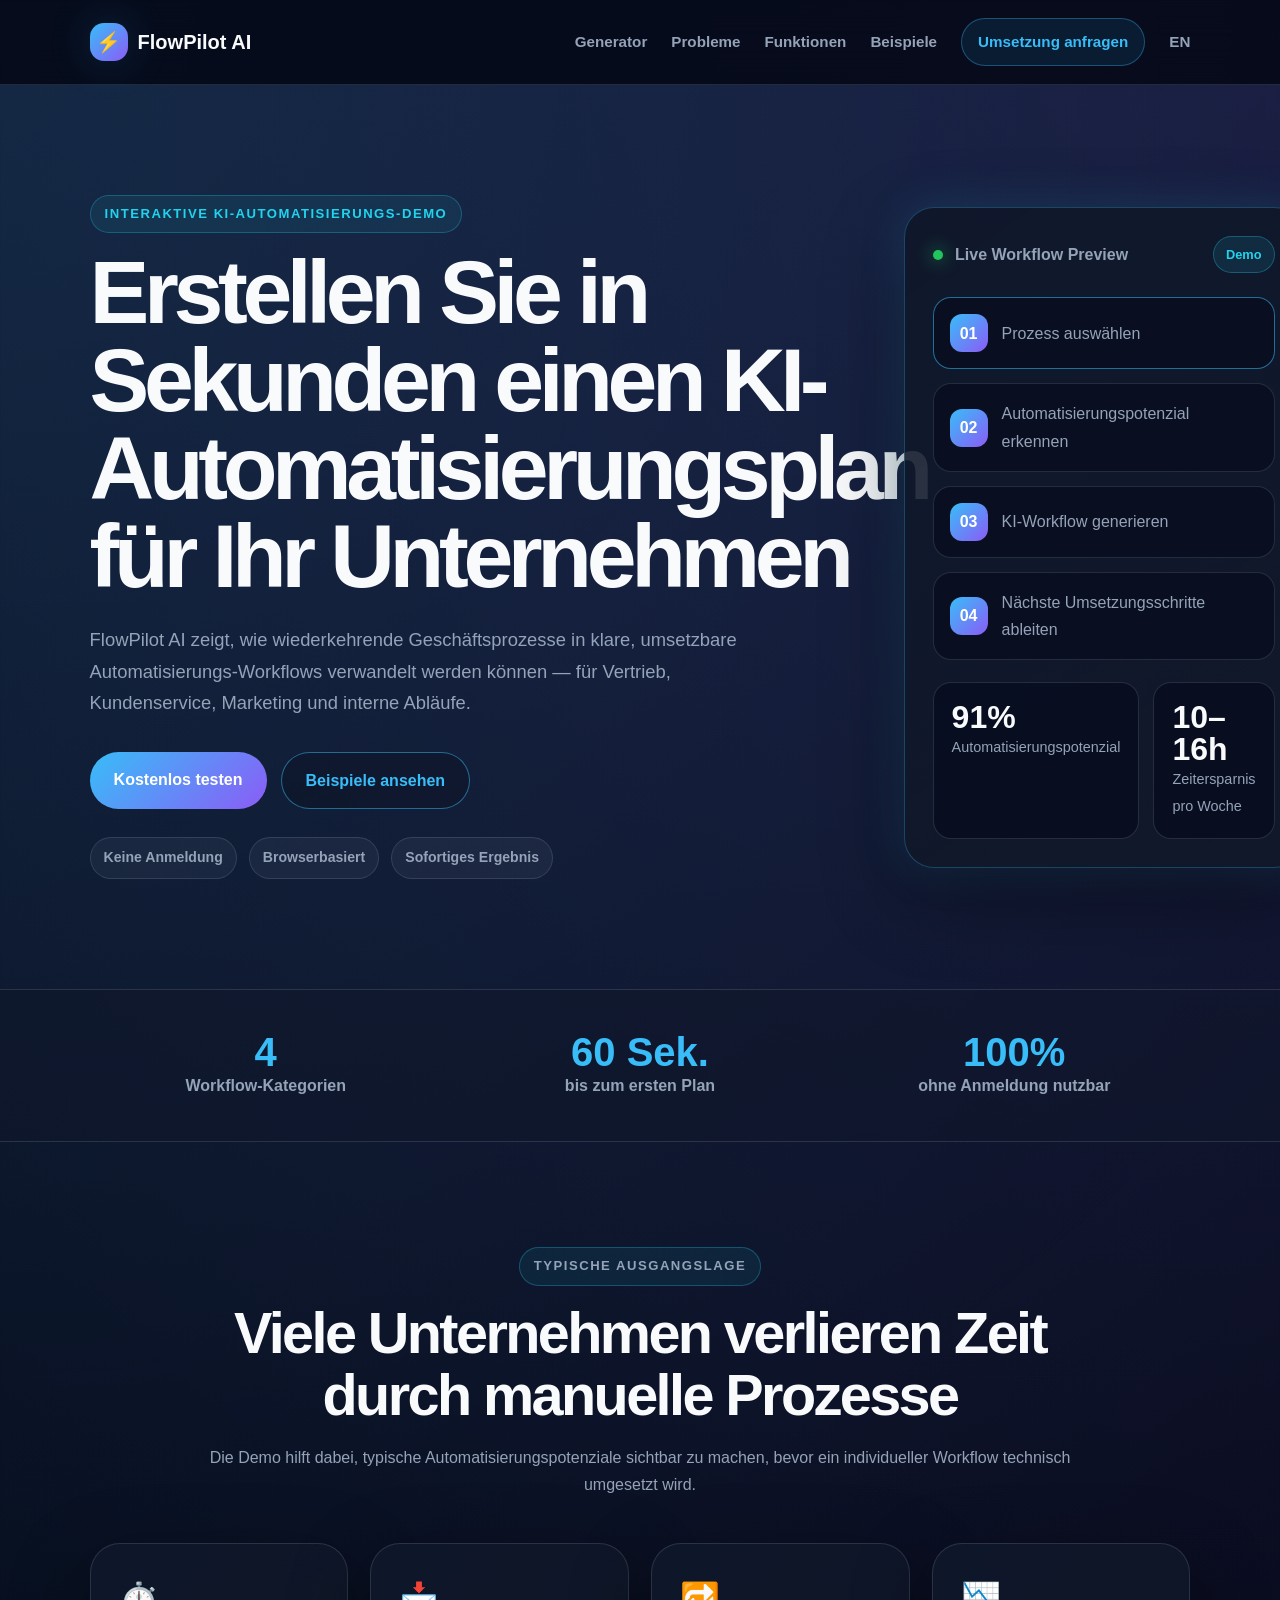
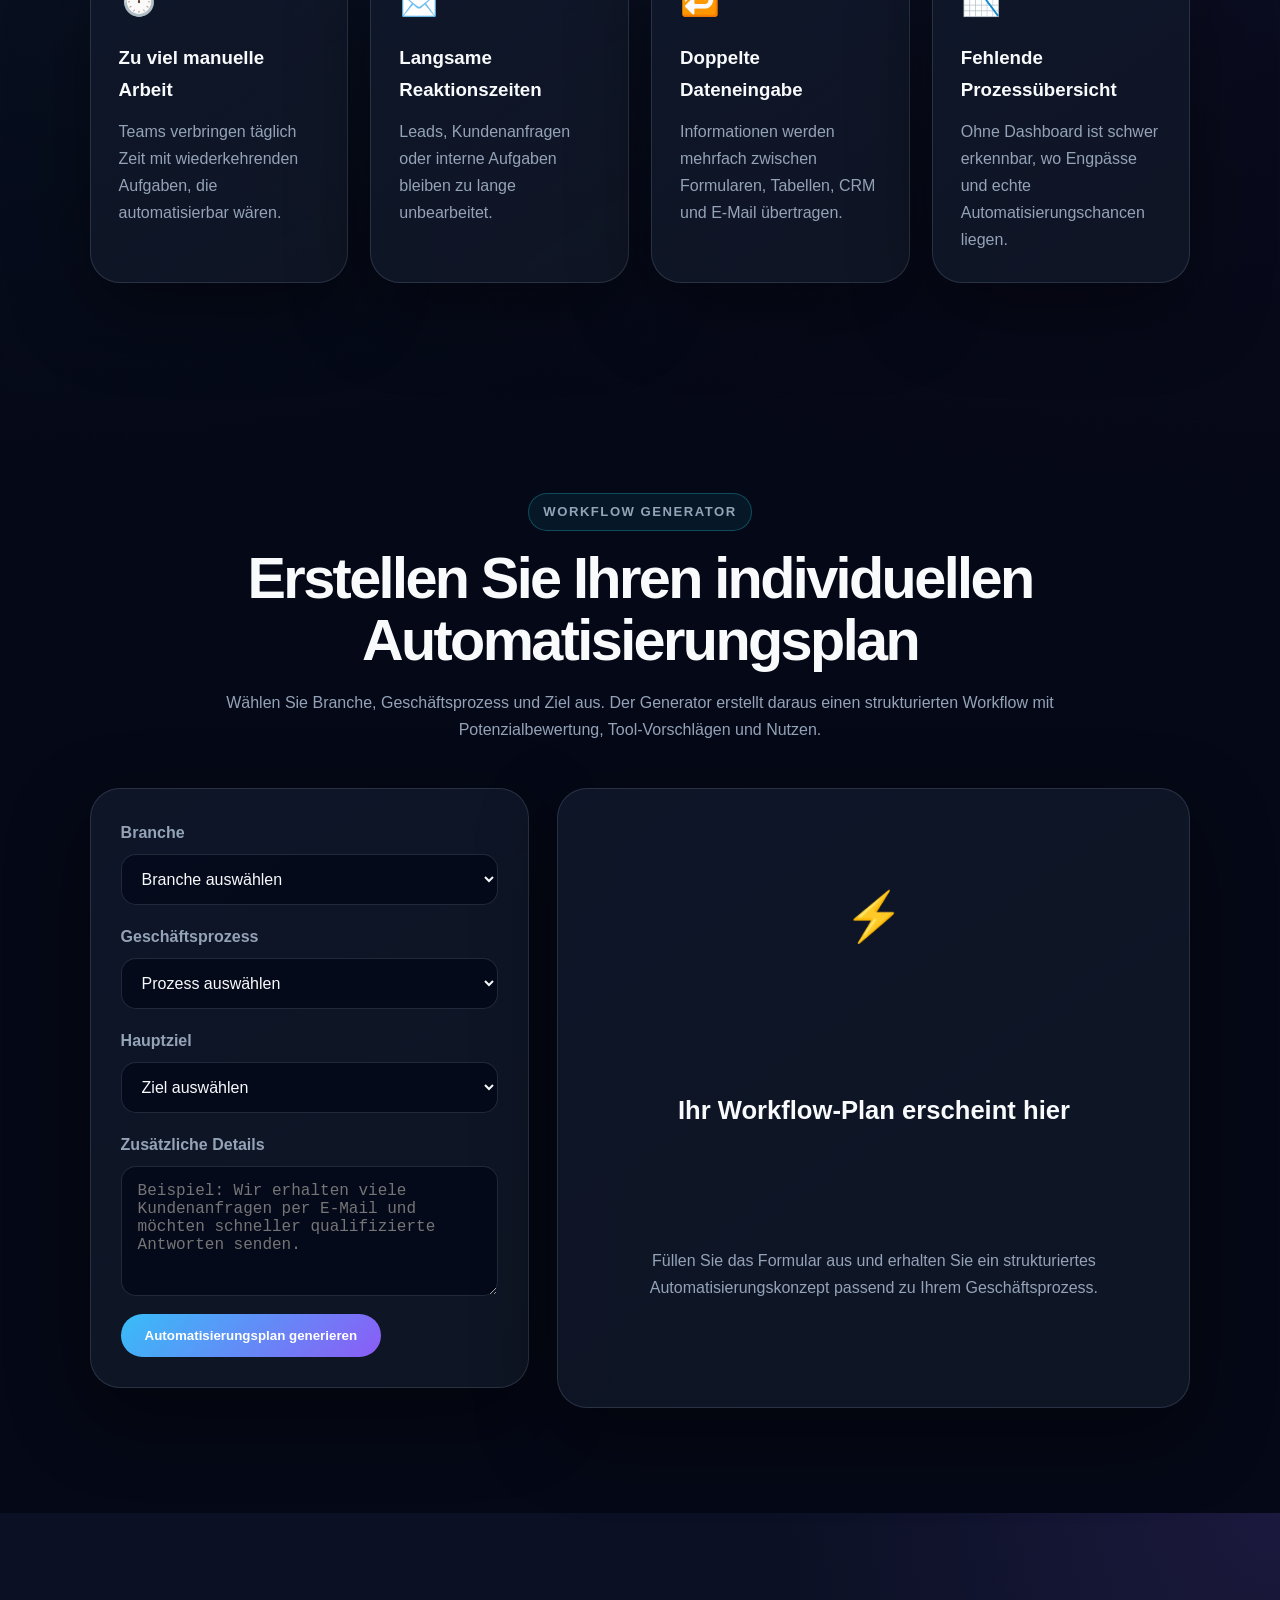
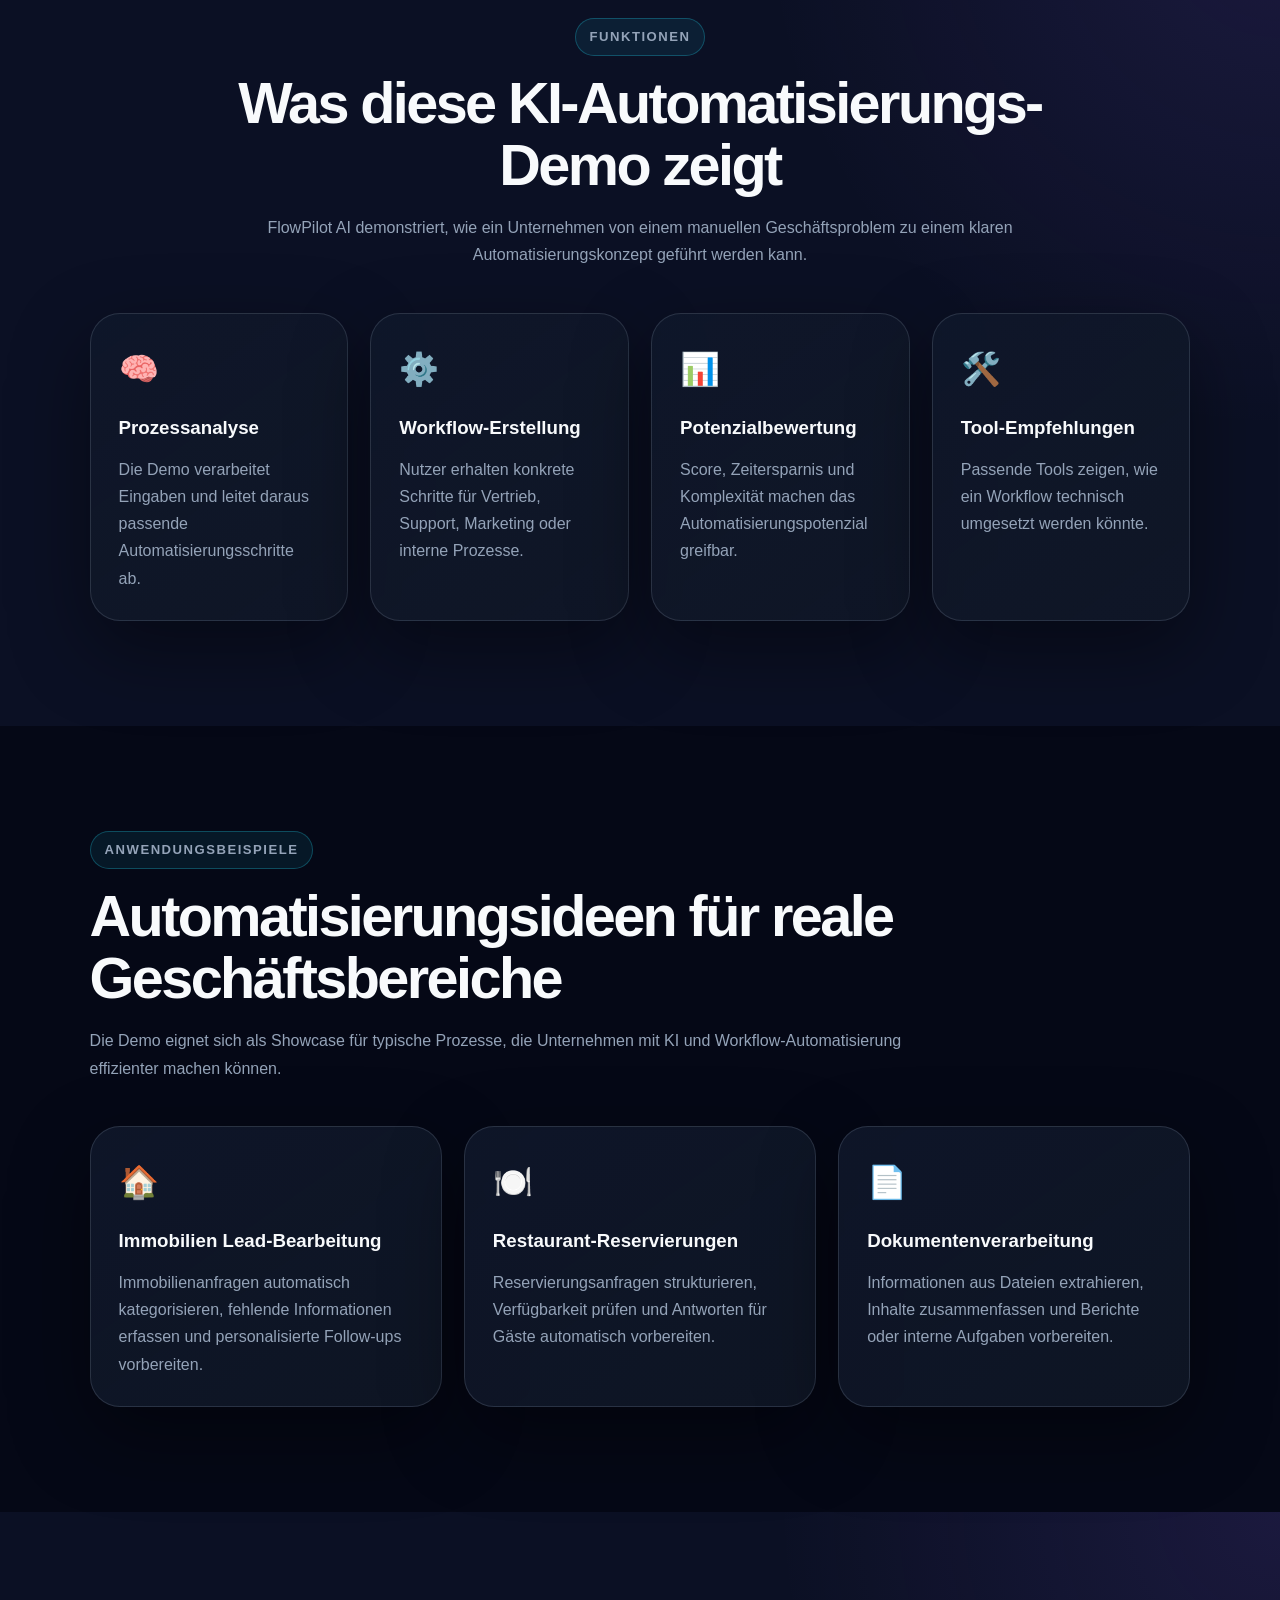
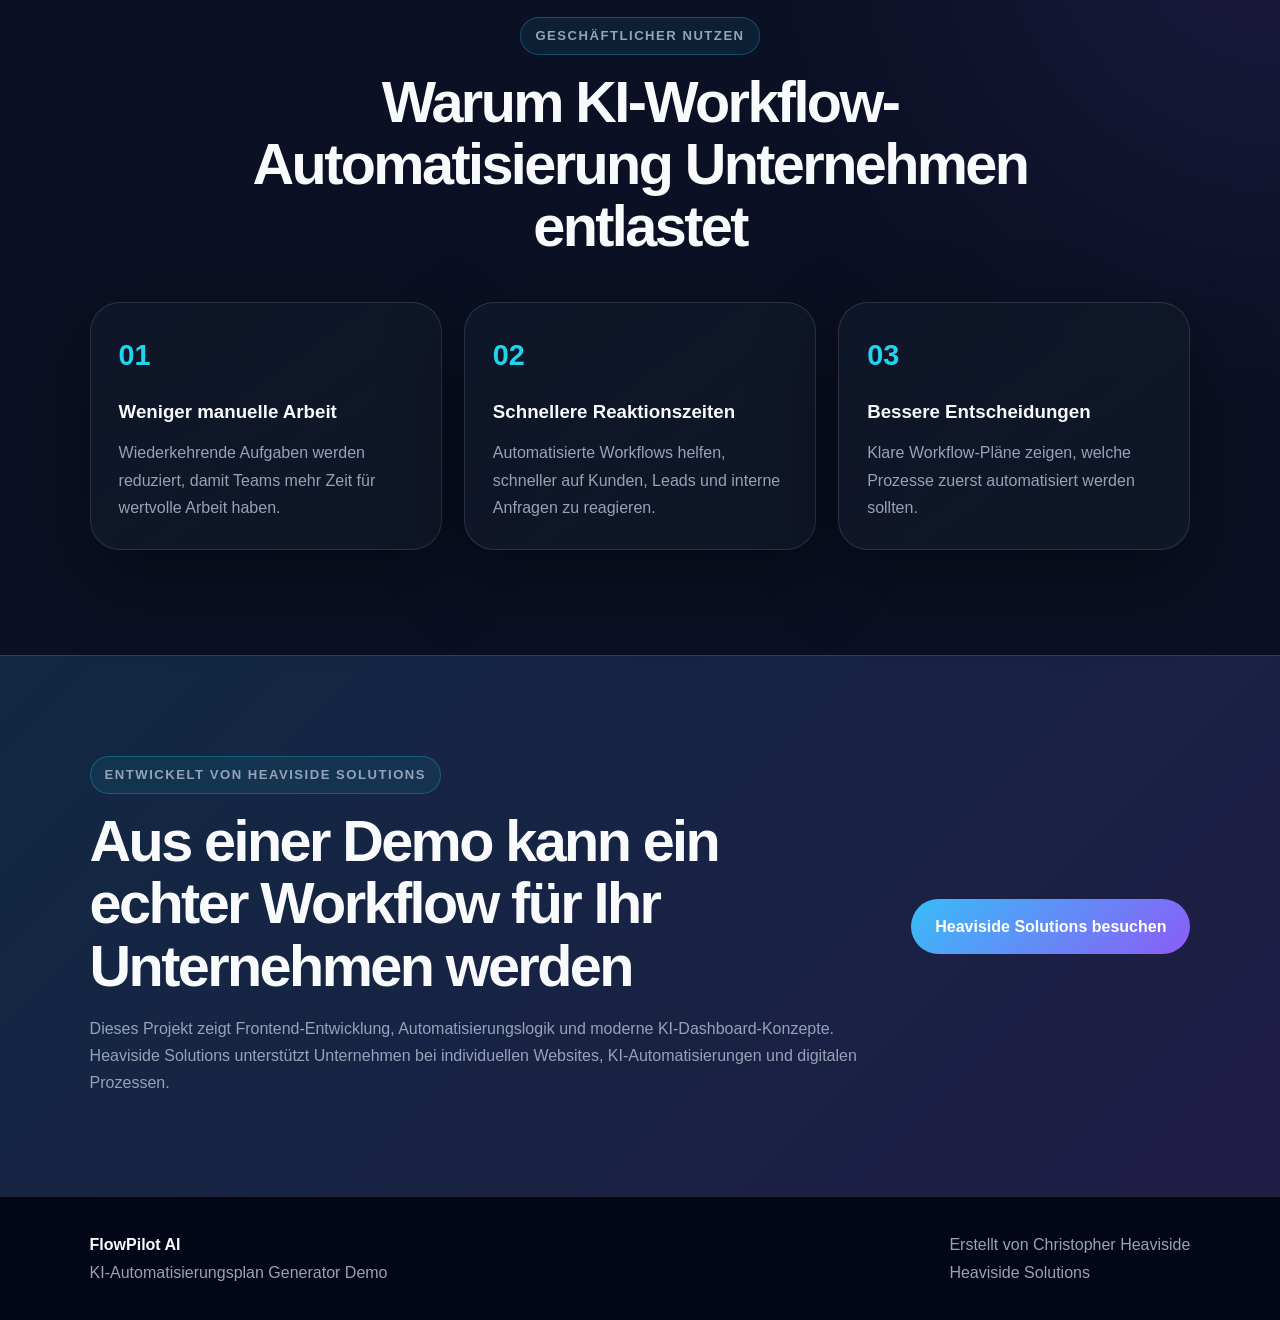
==== commit ef6b1a35: "Add copy workflow button and status indicator" ====
--- a/index.html
+++ b/index.html
@@ -281,6 +281,14 @@
               <ul id="benefitList"></ul>
             </div>
 
+            <div class="result-actions">
+              <button id="copyWorkflowBtn" class="btn primary" type="button">
+              📋 Workflow kopieren
+            </button>
+
+  <span id="copyStatus" class="copy-status"></span>
+</div>
+
             <div class="next-step-box">
               <h3>Möchten Sie so einen Workflow wirklich umsetzen?</h3>
               <p>
--- a/style.css
+++ b/style.css
@@ -707,3 +707,75 @@
     min-height: 360px;
   }
 }
+
+/* ===== NEW SECTIONS ===== */
+
+.problem-grid {
+  display: grid;
+  grid-template-columns: repeat(4, 1fr);
+  gap: 22px;
+}
+
+.next-step-box {
+  margin-top: 32px;
+  padding: 28px;
+  border-radius: 22px;
+  background: linear-gradient(
+    135deg,
+    rgba(56, 189, 248, 0.08),
+    rgba(139, 92, 246, 0.08)
+  );
+  border: 1px solid rgba(56, 189, 248, 0.25);
+}
+
+.next-step-box h3 {
+  margin-bottom: 12px;
+}
+
+.next-step-box p {
+  margin-bottom: 20px;
+  color: var(--muted);
+}
+
+/* Dashboard Screenshot Section */
+
+.dashboard-preview {
+  padding: 100px 7%;
+}
+
+.dashboard-preview img {
+  width: 100%;
+  border-radius: 24px;
+  border: 1px solid var(--border);
+  box-shadow: var(--shadow);
+}
+
+/* Hover Effects */
+
+.result-card:hover,
+.feature-card:hover,
+.example-card:hover,
+.value-card:hover {
+  box-shadow:
+    0 0 40px rgba(56, 189, 248, 0.15),
+    var(--shadow);
+}
+
+/* Better Focus States */
+
+button:focus,
+input:focus,
+textarea:focus,
+select:focus,
+a:focus {
+  outline: 2px solid var(--blue);
+  outline-offset: 2px;
+}
+
+/* Responsive */
+
+@media (max-width: 820px) {
+  .problem-grid {
+    grid-template-columns: 1fr;
+  }
+}
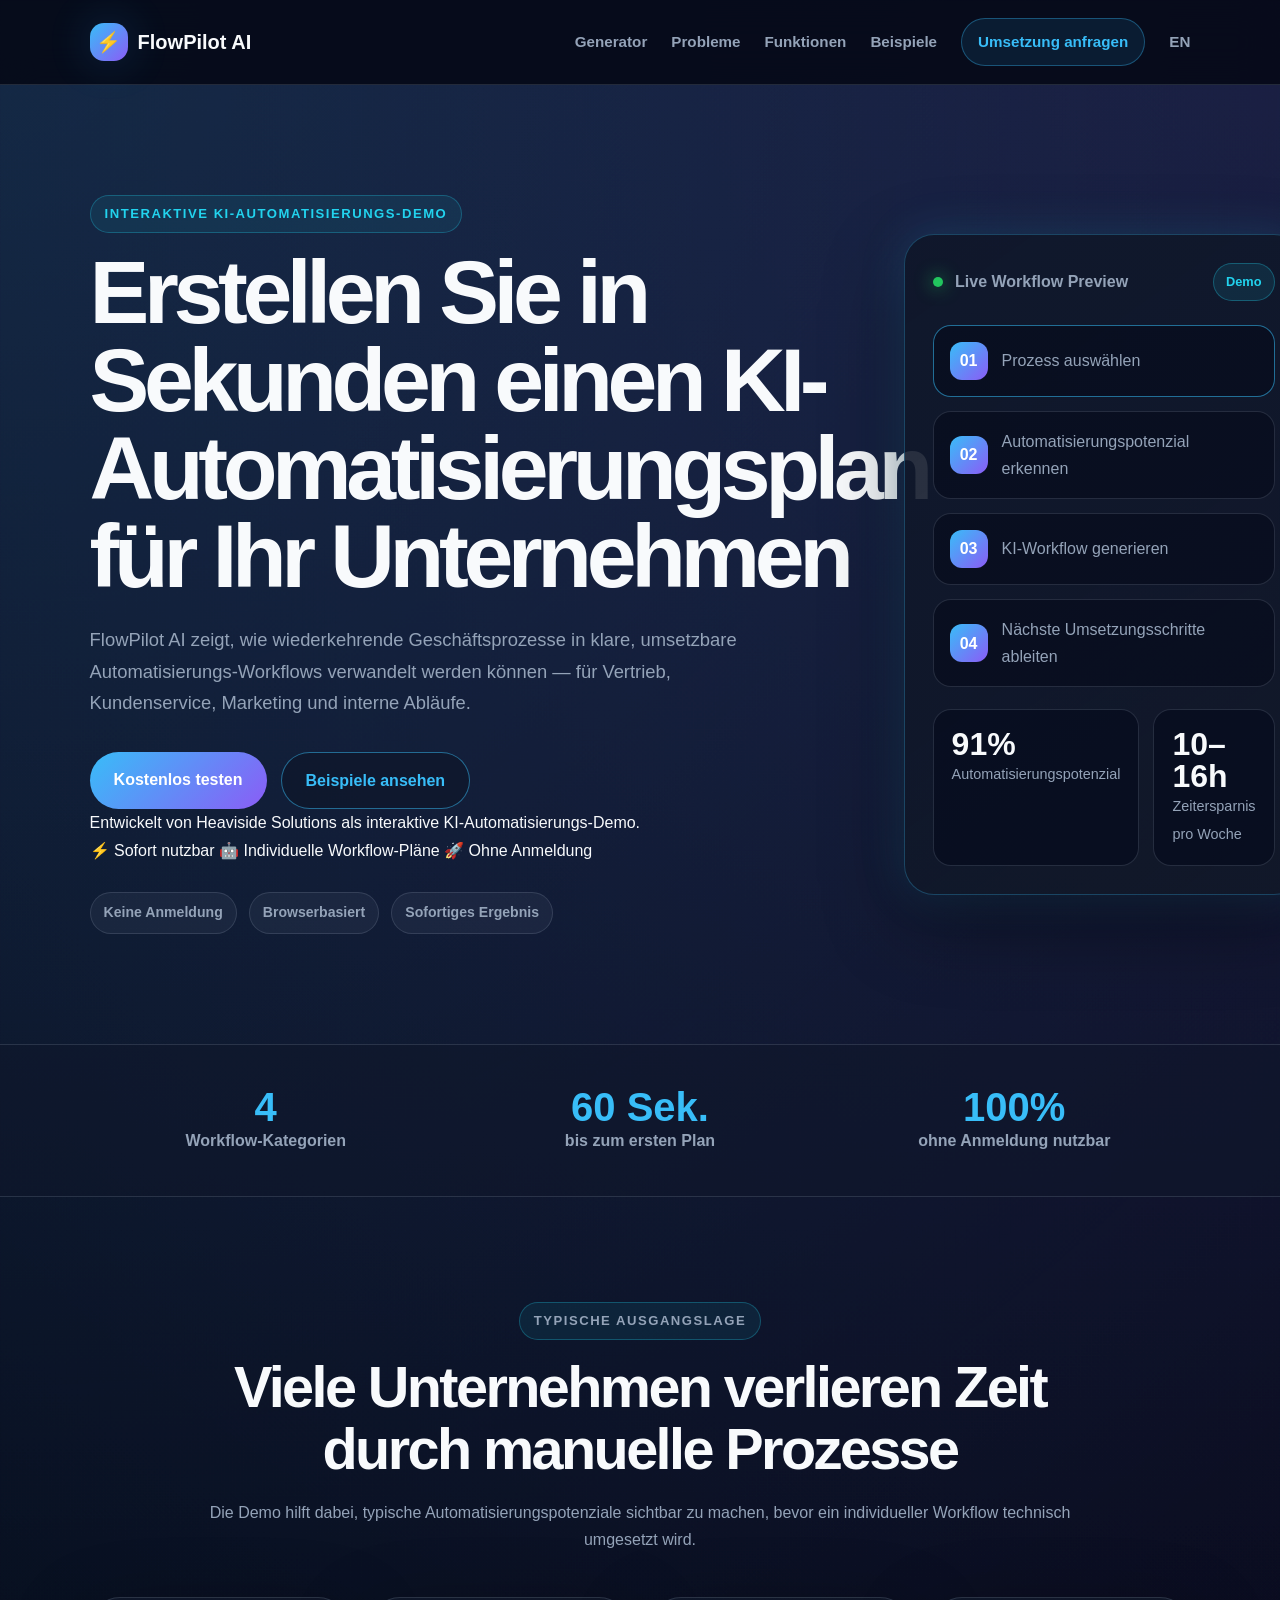
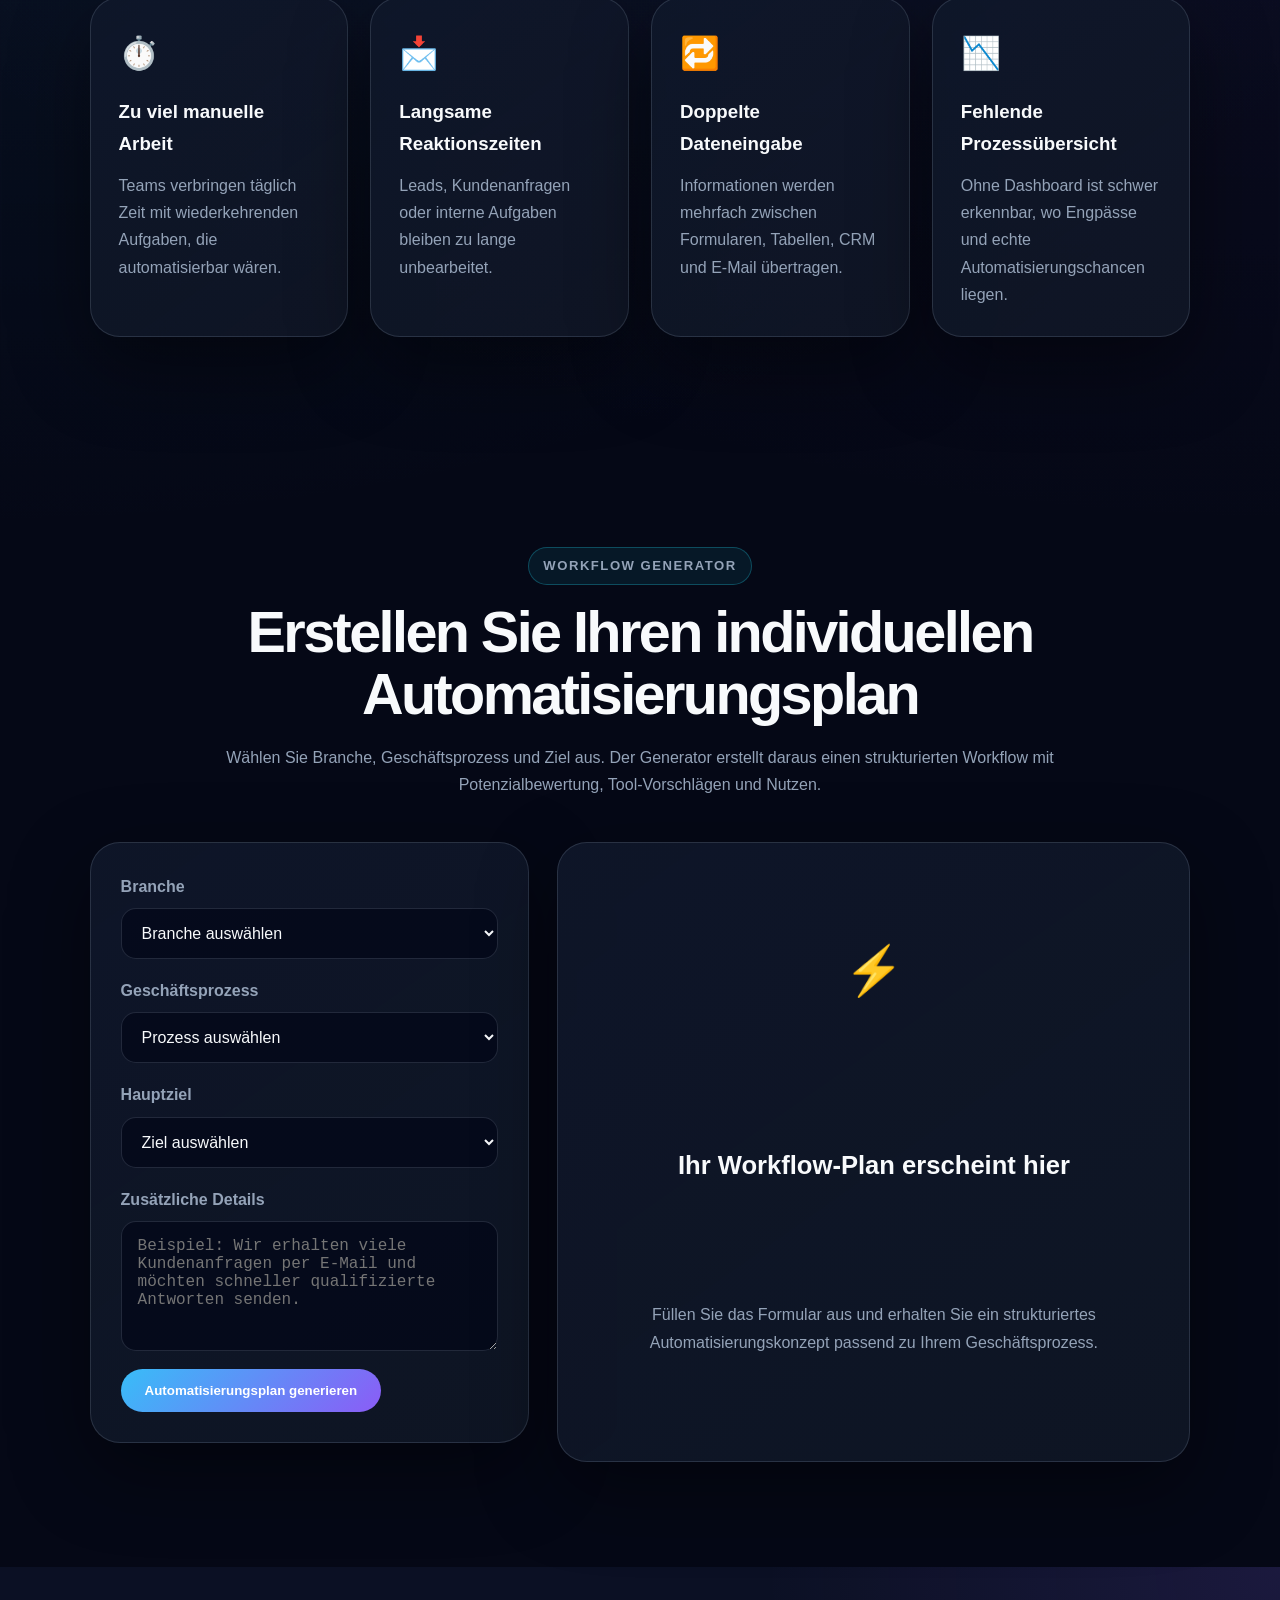
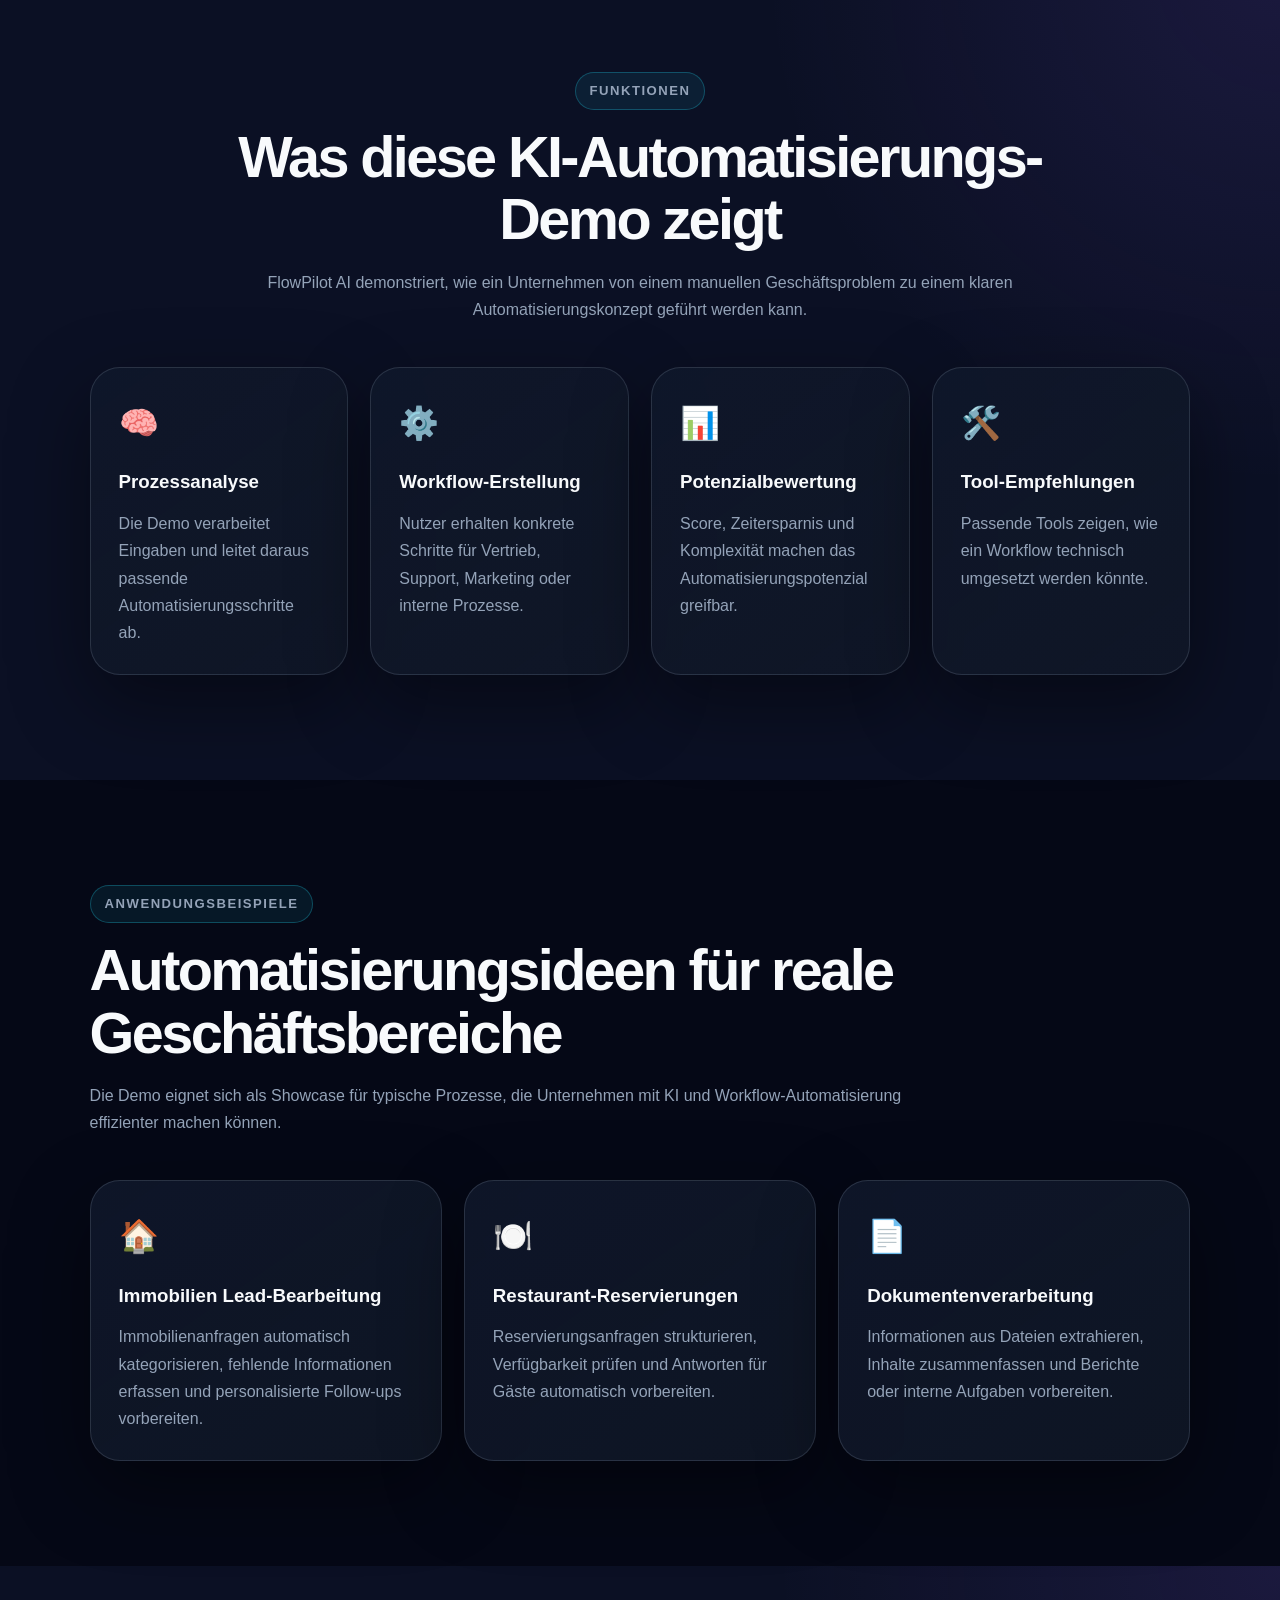
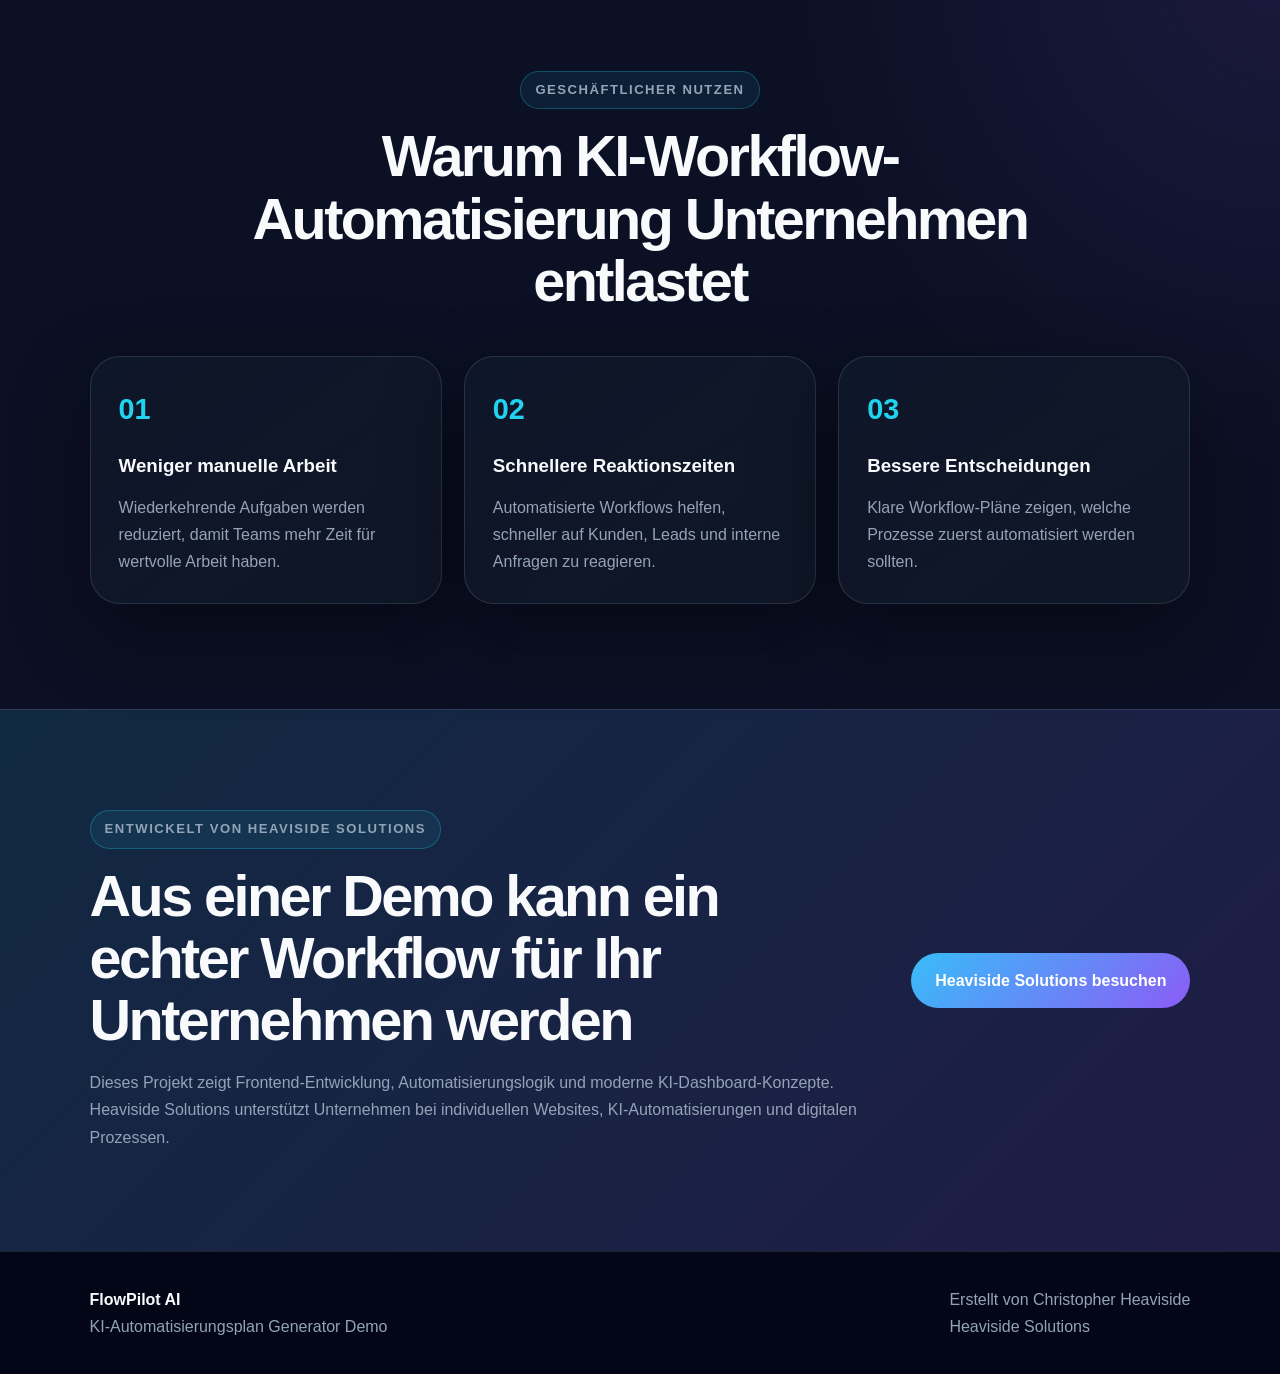
==== commit 9732a91e: "Enhance index.html with demo and social proof sections Added demo badge and social proof sections to" ====
--- a/index.html
+++ b/index.html
@@ -64,6 +64,16 @@
         <div class="hero-actions">
           <a href="#generator" class="btn primary">Kostenlos testen</a>
           <a href="#examples" class="btn secondary">Beispiele ansehen</a>
+        </div>
+
+        <div class="demo-badge">
+          Entwickelt von Heaviside Solutions als interaktive KI-Automatisierungs-Demo.
+        </div>
+
+        <div class="social-proof">
+          <span>⚡ Sofort nutzbar</span>
+          <span>🤖 Individuelle Workflow-Pläne</span>
+          <span>🚀 Ohne Anmeldung</span>
         </div>
 
         <div class="trust-row" aria-label="Demo Vorteile">
--- a/style.css
+++ b/style.css
@@ -779,3 +779,17 @@
     grid-template-columns: 1fr;
   }
 }
+
+.result-actions {
+  margin-top: 24px;
+  display: flex;
+  align-items: center;
+  gap: 16px;
+  flex-wrap: wrap;
+}
+
+.copy-status {
+  color: #38bdf8;
+  font-size: 0.95rem;
+  font-weight: 500;
+}
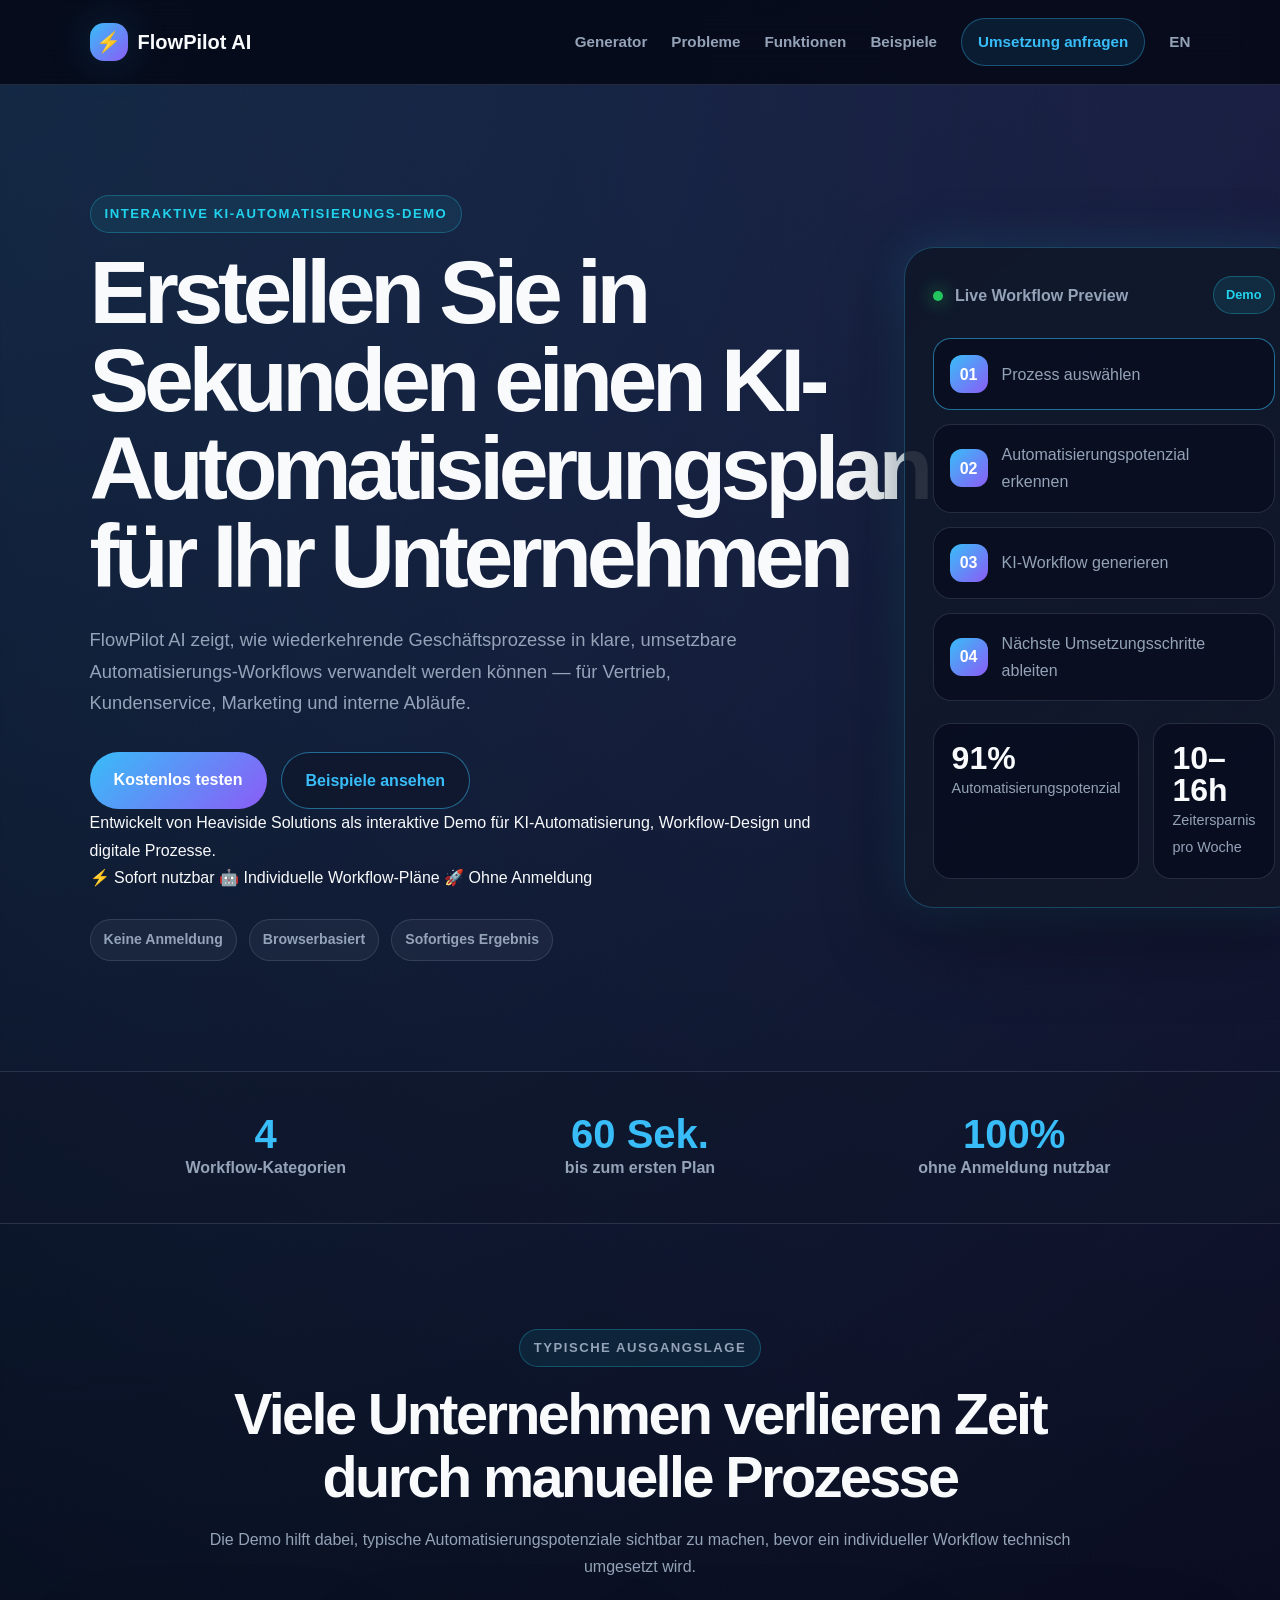
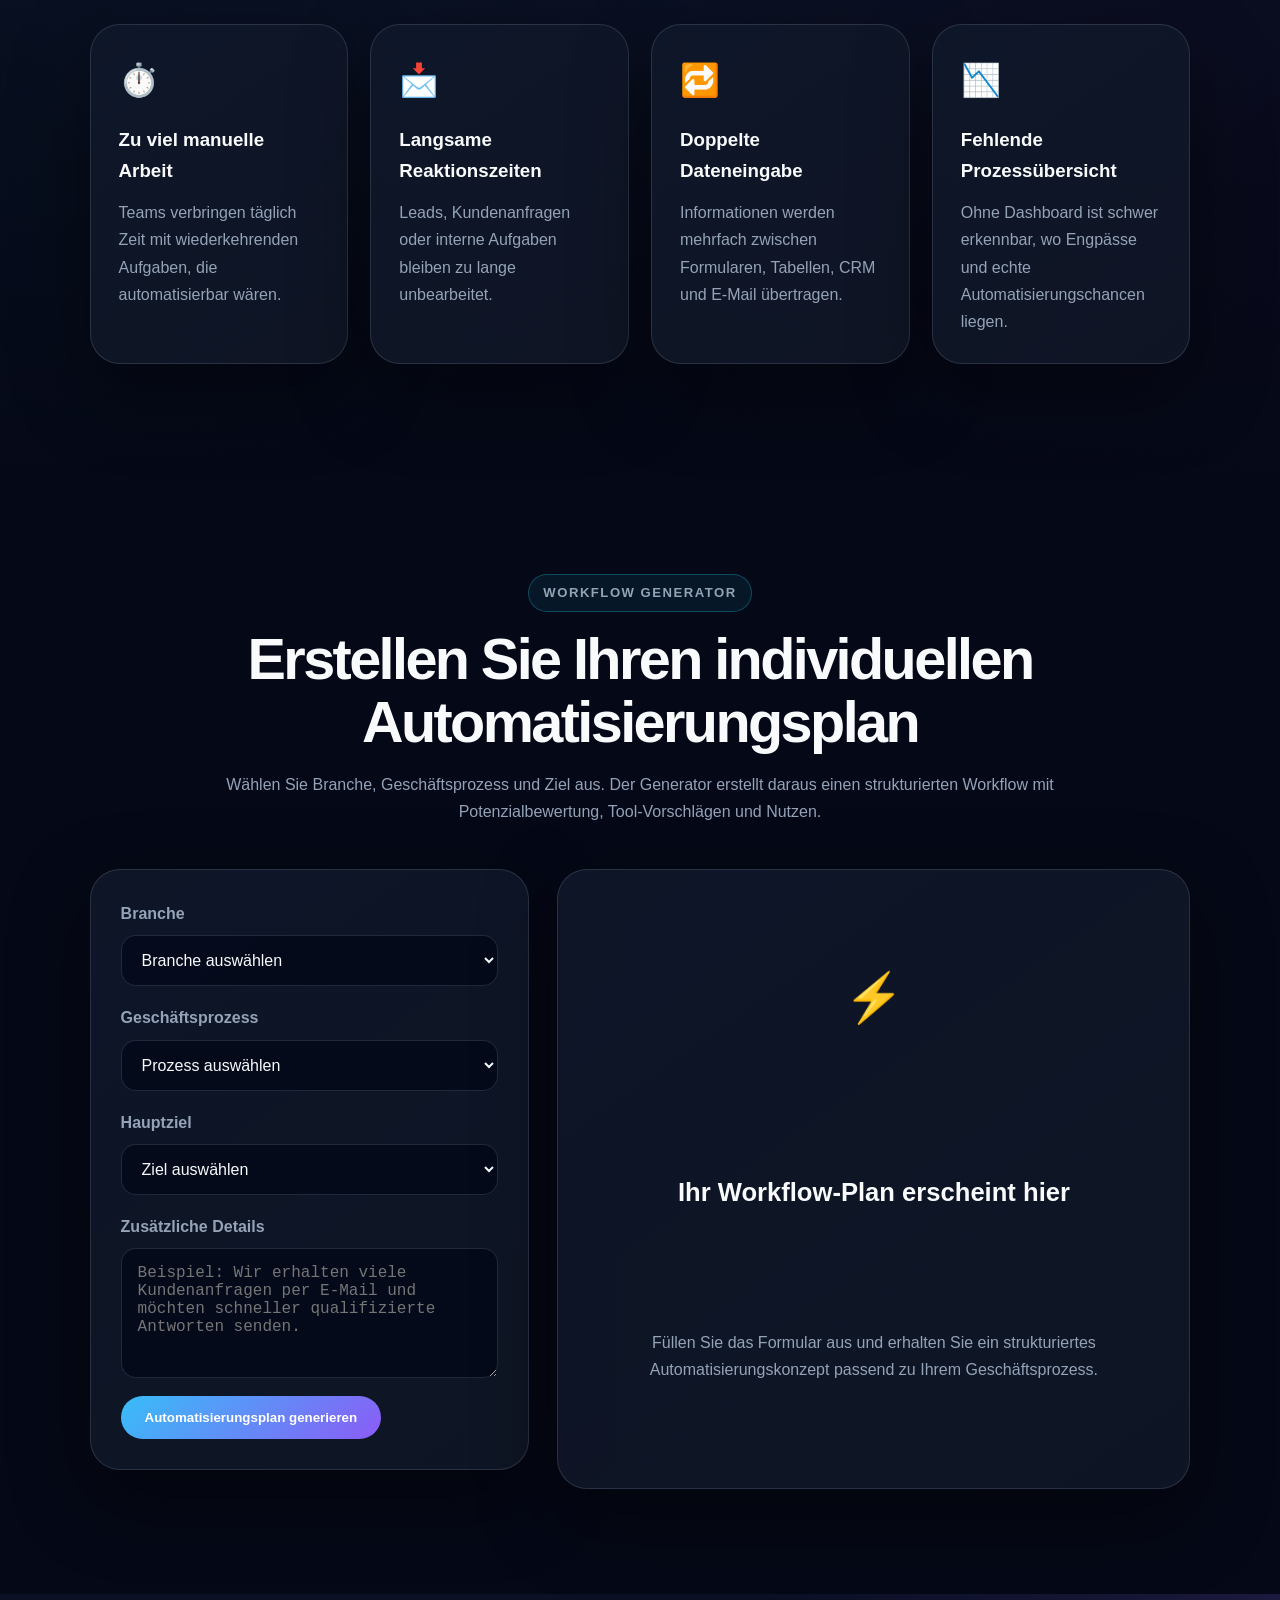
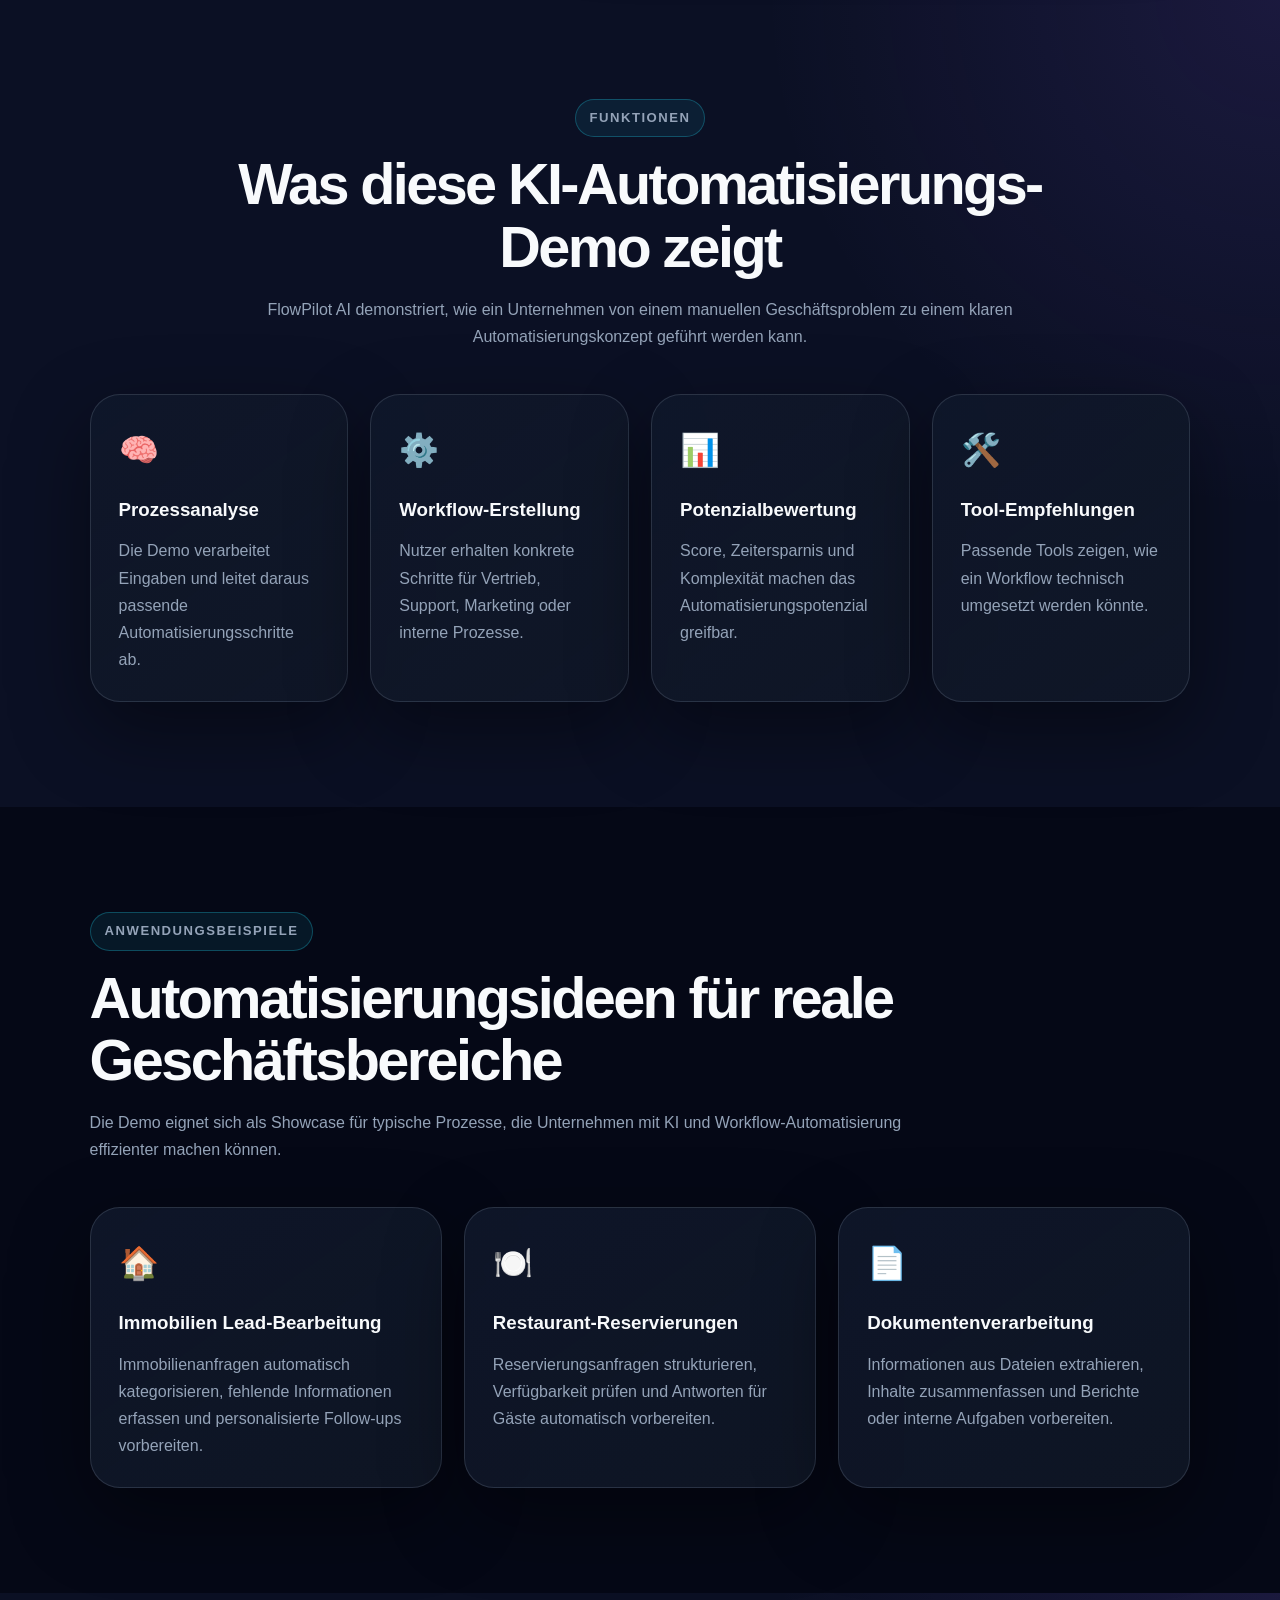
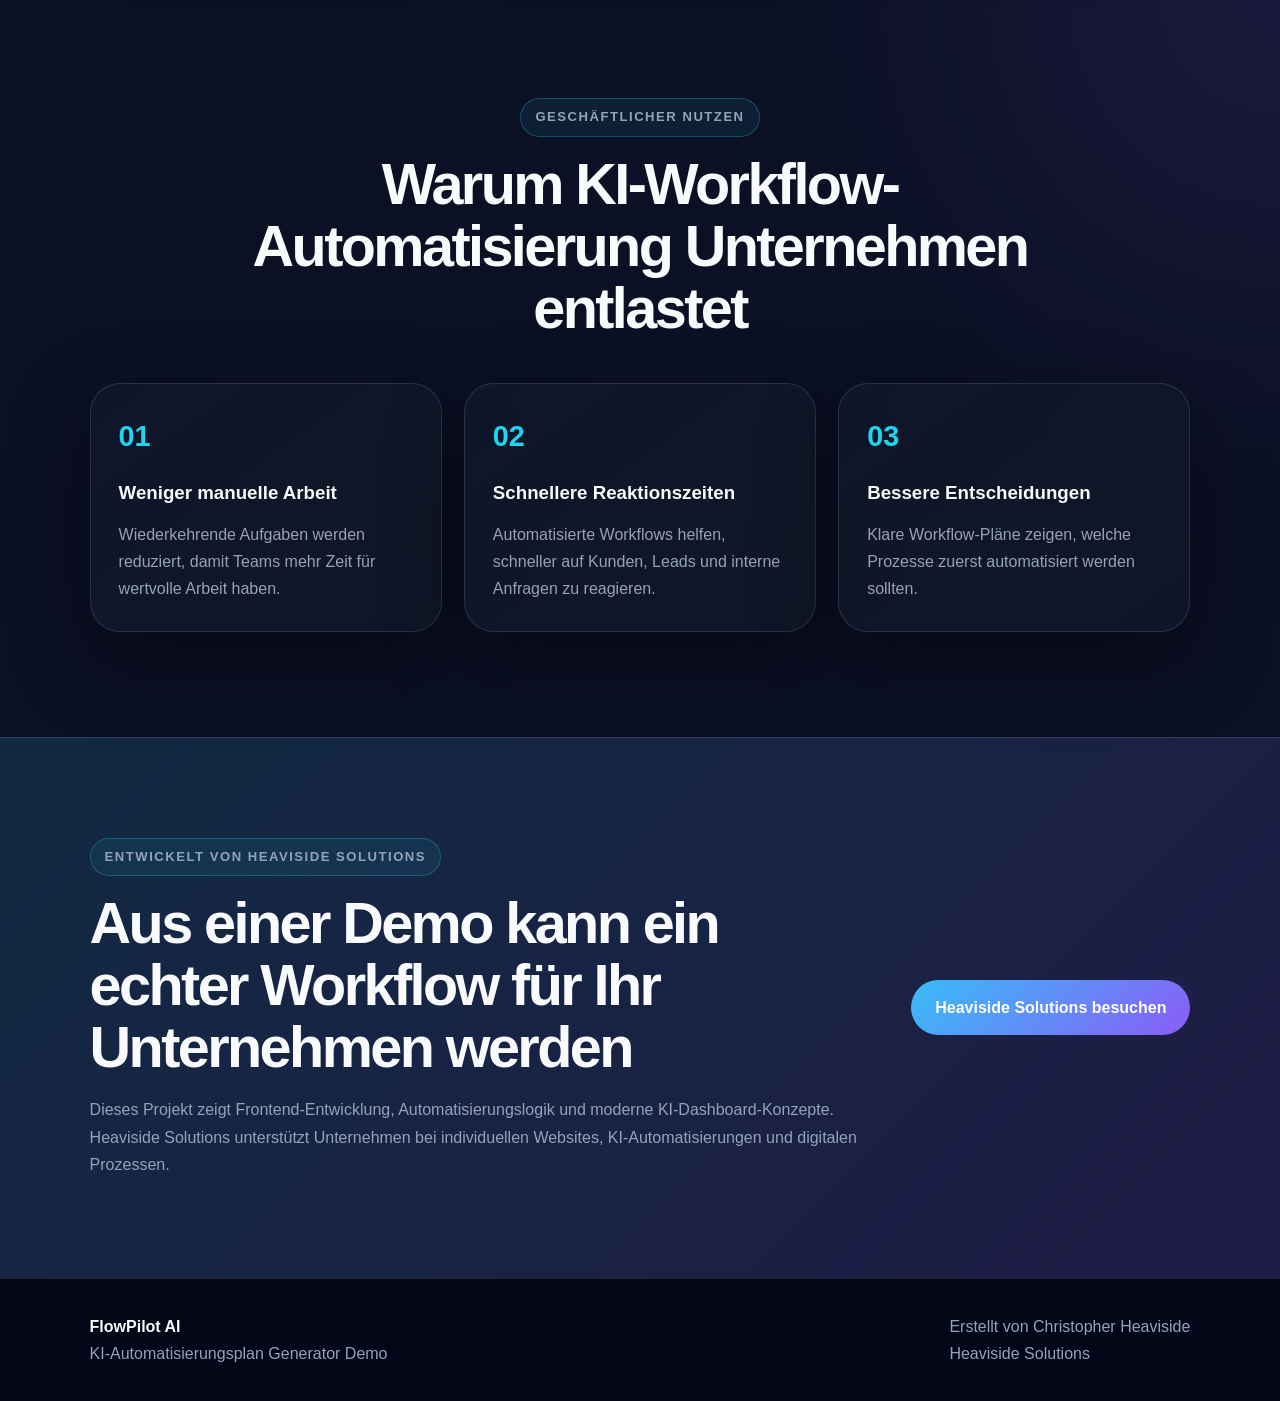
==== commit eb4a1e66: "Update description for Heaviside Solutions demo" ====
--- a/index.html
+++ b/index.html
@@ -67,7 +67,8 @@
         </div>
 
         <div class="demo-badge">
-          Entwickelt von Heaviside Solutions als interaktive KI-Automatisierungs-Demo.
+          Entwickelt von Heaviside Solutions als interaktive Demo für KI-Automatisierung,
+          Workflow-Design und digitale Prozesse.
         </div>
 
         <div class="social-proof">
